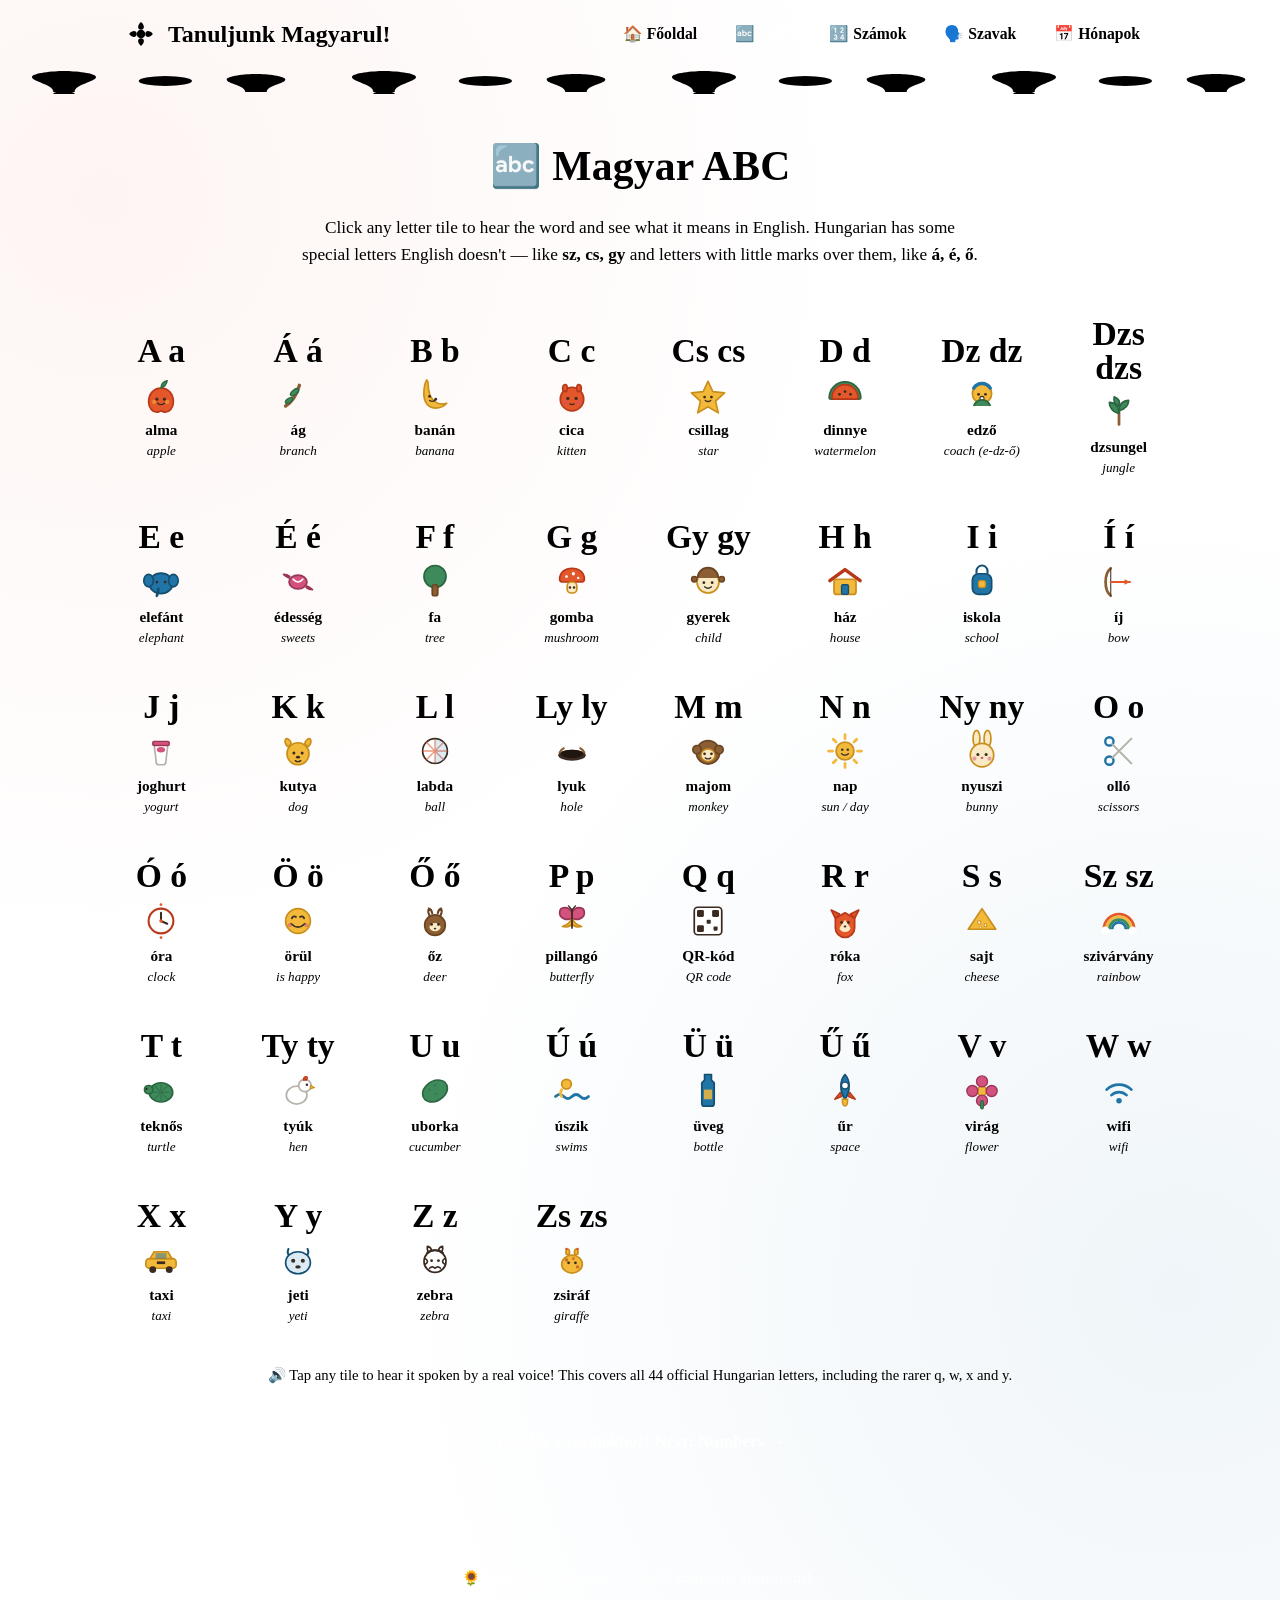
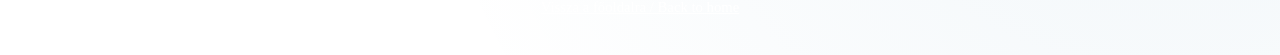
==== abc.html @ 929ddd19 "Update abc.html" ====
<!DOCTYPE html>
<html lang="hu">
<head>
<meta charset="UTF-8">
<meta name="viewport" content="width=device-width, initial-scale=1.0">
<title>Magyar ABC — Tanuljunk Magyarul!</title>
<meta name="description" content="Ismerd meg a magyar ábécét képekkel és kiejtéssel.">
<link rel="preconnect" href="https://fonts.googleapis.com">
<link rel="preconnect" href="https://fonts.gstatic.com" crossorigin>
<link href="https://fonts.googleapis.com/css2?family=Baloo+2:wght@500;700;800&family=Nunito:wght@400;600;700;800&display=swap" rel="stylesheet">
<link rel="stylesheet" href="css/style.css">
</head>
<body>
<a class="skip-link" href="#main">Ugrás a tartalomhoz</a>

<header class="site-header">
  <div class="container">
    <a class="logo" href="index.html">
      <svg class="logo-flower" viewBox="0 0 40 40" xmlns="http://www.w3.org/2000/svg" aria-hidden="true">
        <circle cx="20" cy="20" r="5" fill="var(--yellow)"/>
        <path d="M20 15 C16 15 15 10 20 6 C25 10 24 15 20 15Z" fill="var(--paprika)"/>
        <path d="M20 25 C16 25 15 30 20 34 C25 30 24 25 20 25Z" fill="var(--paprika)"/>
        <path d="M15 20 C15 16 10 15 6 20 C10 25 15 24 15 20Z" fill="var(--green)"/>
        <path d="M25 20 C25 16 30 15 34 20 C30 25 25 24 25 20Z" fill="var(--green)"/>
      </svg>
      Tanuljunk Magyarul!
    </a>
    <nav class="main-nav" aria-label="Fő navigáció">
      <a href="index.html">🏠 Főoldal</a>
      <a href="abc.html" aria-current="page">🔤 ABC</a>
      <a href="numbers.html">🔢 Számok</a>
      <a href="words.html">🗣️ Szavak</a>
      <a href="calendar.html">📅 Hónapok</a>
    </nav>
  </div>
</header>

<div class="folk-border" aria-hidden="true">
  <svg viewBox="0 0 240 26" preserveAspectRatio="none" xmlns="http://www.w3.org/2000/svg">
    <defs>
      <pattern id="tulipPattern2" width="60" height="26" patternUnits="userSpaceOnUse">
        <path d="M10 24 C10 16 6 14 6 9 C6 5 10 3 12 3 C14 3 18 5 18 9 C18 14 14 16 14 24 Z" fill="var(--paprika)"/>
        <circle cx="31" cy="13" r="5" fill="var(--blue)"/>
        <path d="M46 24 C46 17 42.5 16 42.5 11.5 C42.5 8 46 6 48 6 C50 6 53.5 8 53.5 11.5 C53.5 16 50 17 50 24 Z" fill="var(--green)"/>
        <circle cx="12" cy="25.5" r="2" fill="var(--yellow)"/>
      </pattern>
    </defs>
    <rect width="240" height="26" fill="url(#tulipPattern2)"/>
  </svg>
</div>

<main id="main">
  <section class="page-section container">
    <div class="section-intro">
      <h1>🔤 Magyar ABC</h1>
      <p>Click any letter tile to hear the word and see what it means in English. Hungarian has some special letters English doesn't — like <strong>sz, cs, gy</strong> and letters with little marks over them, like <strong>á, é, ő</strong>.</p>
    </div>

    <div class="tile-grid">
      <button class="tile" data-word="alma" data-audio="https://hungarian4you.com/students/the-hungarian-alphabet/audio/a.mp3"><span class="big-letter">A a</span><span class="tile-emoji"><svg viewBox="0 0 64 64"><path d="M32 22c-11 0-18 9-18 20 0 9 6 15 12 15 3 0 4-2 6-2s3 2 6 2c6 0 12-6 12-15 0-11-7-20-18-20z" fill="#E3572A" stroke="#B8391A" stroke-width="2.5" stroke-linejoin="round"/><path d="M32 22c0-6 4-10 9-11-1 6-4 9-9 11z" fill="#3F8A5B" stroke="#2A6640" stroke-width="2" stroke-linejoin="round"/><circle cx="26" cy="38" r="2.2" fill="#3A2A20"/><circle cx="37" cy="38" r="2.2" fill="#3A2A20"/><path d="M27 44q5 4 10 0" stroke="#3A2A20" stroke-width="2" fill="none" stroke-linecap="round"/><circle cx="22" cy="42" r="3" fill="#F3B93B" opacity="0.55"/><circle cx="41" cy="42" r="3" fill="#F3B93B" opacity="0.55"/></svg></span><span class="tile-word">alma</span><span class="tile-eng">apple</span></button>
      <button class="tile" data-word="ág" data-audio="https://hungarian4you.com/students/the-hungarian-alphabet/audio/á.mp3"><span class="big-letter">Á á</span><span class="tile-emoji"><svg viewBox="0 0 64 64"><path d="M14 48c10-6 16-16 20-30" stroke="#8B5E34" stroke-width="5" fill="none" stroke-linecap="round"/><ellipse cx="27" cy="28" rx="7" ry="3.5" fill="#3F8A5B" stroke="#2A6640" stroke-width="2" transform="rotate(-40 27 28)"/><ellipse cx="19" cy="40" rx="6" ry="3" fill="#3F8A5B" stroke="#2A6640" stroke-width="2" transform="rotate(-35 19 40)"/></svg></span><span class="tile-word">ág</span><span class="tile-eng">branch</span></button>
      <button class="tile" data-word="banán" data-audio="https://hungarian4you.com/students/the-hungarian-alphabet/audio/bé.mp3"><span class="big-letter">B b</span><span class="tile-emoji"><svg viewBox="0 0 64 64"><path d="M17 18c-4 20 2 33 16 33 10 0 16-7 16-7-11 4-27-2-27-28 0-4-2-6-2-6s-2 3-3 8z" fill="#F3B93B" stroke="#C98F1C" stroke-width="2.5" stroke-linejoin="round" stroke-linecap="round"/><circle cx="24" cy="34" r="2" fill="#3A2A20"/><circle cx="33" cy="38" r="2" fill="#3A2A20"/><path d="M24 40q5 3 9-1" stroke="#3A2A20" stroke-width="2" fill="none" stroke-linecap="round"/></svg></span><span class="tile-word">banán</span><span class="tile-eng">banana</span></button>
      <button class="tile" data-word="cica" data-audio="https://hungarian4you.com/students/the-hungarian-alphabet/audio/cé.mp3"><span class="big-letter">C c</span><span class="tile-emoji"><svg viewBox="0 0 64 64"><circle cx="32" cy="38" r="17" fill="#E3572A" stroke="#B8391A" stroke-width="2.5"/><path d="M19 26c-2-6 1-10 4-9s2 7 1 10z" fill="#E3572A" stroke="#B8391A" stroke-width="2.5" stroke-linejoin="round"/><path d="M45 26c2-6-1-10-4-9s-2 7-1 10z" fill="#E3572A" stroke="#B8391A" stroke-width="2.5" stroke-linejoin="round"/><circle cx="26" cy="37" r="2.3" fill="#3A2A20"/><circle cx="38" cy="37" r="2.3" fill="#3A2A20"/><circle cx="22" cy="43" r="3.2" fill="#D4537E" opacity="0.5"/><circle cx="42" cy="43" r="3.2" fill="#D4537E" opacity="0.5"/><path d="M29 45q3 2 6 0" stroke="#3A2A20" stroke-width="2" fill="none" stroke-linecap="round"/></svg></span><span class="tile-word">cica</span><span class="tile-eng">kitten</span></button>
      <button class="tile" data-word="csillag" data-audio="https://hungarian4you.com/students/the-hungarian-alphabet/audio/csé.mp3"><span class="big-letter">Cs cs</span><span class="tile-emoji"><svg viewBox="0 0 64 64"><path d="M32 12l7 15 17 2-13 12 4 17-15-9-15 9 4-17-13-12 17-2z" fill="#F3B93B" stroke="#C98F1C" stroke-width="2.5" stroke-linejoin="round"/><circle cx="27" cy="35" r="2" fill="#3A2A20"/><circle cx="37" cy="35" r="2" fill="#3A2A20"/><path d="M28 40q4 3 8 0" stroke="#3A2A20" stroke-width="2" fill="none" stroke-linecap="round"/></svg></span><span class="tile-word">csillag</span><span class="tile-eng">star</span></button>
      <button class="tile" data-word="dinnye" data-audio="https://hungarian4you.com/students/the-hungarian-alphabet/audio/dé.mp3"><span class="big-letter">D d</span><span class="tile-emoji"><svg viewBox="0 0 64 64"><path d="M9 36a23 23 0 0146 0c0 1-1 2-3 2H12c-2 0-3-1-3-2z" fill="#3F8A5B" stroke="#2A6640" stroke-width="2.5" stroke-linejoin="round"/><path d="M13 36a19 19 0 0138 0c0 1-1 2-2 2H15c-1 0-2-1-2-2z" fill="#E3572A" stroke="#B8391A" stroke-width="2.5" stroke-linejoin="round"/><circle cx="24" cy="31" r="2" fill="#3A2A20"/><circle cx="32" cy="27" r="2" fill="#3A2A20"/><circle cx="40" cy="31" r="2" fill="#3A2A20"/></svg></span><span class="tile-word">dinnye</span><span class="tile-eng">watermelon</span></button>
      <button class="tile" data-word="edző" data-audio="https://hungarian4you.com/students/the-hungarian-alphabet/audio/dzé.mp3"><span class="big-letter">Dz dz</span><span class="tile-emoji"><svg viewBox="0 0 64 64"><circle cx="32" cy="30" r="14" fill="#F3B93B" stroke="#C98F1C" stroke-width="2.5"/><path d="M20 22a14 14 0 0124 0" fill="none" stroke="#2074A6" stroke-width="5" stroke-linecap="round"/><circle cx="27" cy="31" r="2" fill="#3A2A20"/><circle cx="37" cy="31" r="2" fill="#3A2A20"/><circle cx="32" cy="37" r="3" fill="#fff" stroke="#3A2A20" stroke-width="1.5"/><path d="M20 48c2-6 7-9 12-9s10 3 12 9" fill="#3F8A5B" stroke="#2A6640" stroke-width="2.5" stroke-linejoin="round"/></svg></span><span class="tile-word">edző</span><span class="tile-eng">coach (e‑dz‑ő)</span></button>
      <button class="tile" data-word="dzsungel" data-audio="https://hungarian4you.com/students/the-hungarian-alphabet/audio/dzsé.mp3"><span class="big-letter">Dzs dzs</span><span class="tile-emoji"><svg viewBox="0 0 64 64"><path d="M32 50V30" stroke="#8B5E34" stroke-width="4" stroke-linecap="round"/><path d="M32 34c-10-2-14-10-14-16 8 0 14 6 14 16z" fill="#3F8A5B" stroke="#2A6640" stroke-width="2.5" stroke-linejoin="round"/><path d="M32 30c10-2 14-9 14-15-8 0-14 6-14 15z" fill="#3F8A5B" stroke="#2A6640" stroke-width="2.5" stroke-linejoin="round"/><path d="M32 24c-6-3-8-9-7-14 6 2 9 7 7 14z" fill="#3F8A5B" stroke="#2A6640" stroke-width="2.5" stroke-linejoin="round"/></svg></span><span class="tile-word">dzsungel</span><span class="tile-eng">jungle</span></button>
      <button class="tile" data-word="elefánt" data-audio="https://hungarian4you.com/students/the-hungarian-alphabet/audio/e.mp3"><span class="big-letter">E e</span><span class="tile-emoji"><svg viewBox="0 0 64 64"><ellipse cx="32" cy="34" rx="17" ry="15" fill="#2074A6" stroke="#144F72" stroke-width="2.5"/><ellipse cx="14" cy="30" rx="7" ry="9" fill="#2074A6" stroke="#144F72" stroke-width="2.5"/><ellipse cx="50" cy="30" rx="7" ry="9" fill="#2074A6" stroke="#144F72" stroke-width="2.5"/><path d="M28 42c0 6-2 10-2 10" stroke="#144F72" stroke-width="4" fill="none" stroke-linecap="round"/><circle cx="26" cy="32" r="2" fill="#3A2A20"/><circle cx="38" cy="32" r="2" fill="#3A2A20"/></svg></span><span class="tile-word">elefánt</span><span class="tile-eng">elephant</span></button>
      <button class="tile" data-word="édesség" data-audio="https://hungarian4you.com/students/the-hungarian-alphabet/audio/é.mp3"><span class="big-letter">É é</span><span class="tile-emoji"><svg viewBox="0 0 64 64"><ellipse cx="32" cy="32" rx="13" ry="10" fill="#D4537E" stroke="#993556" stroke-width="2.5"/><path d="M19 26c-5-2-8-5-8-5s5 0 9 3z" fill="#D4537E" stroke="#993556" stroke-width="2.5" stroke-linejoin="round"/><path d="M45 38c5 2 8 5 8 5s-5 0-9-3z" fill="#D4537E" stroke="#993556" stroke-width="2.5" stroke-linejoin="round"/><path d="M25 28q7 8 14 0" stroke="#fff" stroke-width="2.5" fill="none" stroke-linecap="round"/></svg></span><span class="tile-word">édesség</span><span class="tile-eng">sweets</span></button>
      <button class="tile" data-word="fa" data-audio="https://hungarian4you.com/students/the-hungarian-alphabet/audio/ef.mp3"><span class="big-letter">F f</span><span class="tile-emoji"><svg viewBox="0 0 64 64"><circle cx="32" cy="24" r="16" fill="#3F8A5B" stroke="#2A6640" stroke-width="2.5"/><rect x="28" y="36" width="8" height="16" rx="3" fill="#8B5E34" stroke="#6B4423" stroke-width="2.5"/></svg></span><span class="tile-word">fa</span><span class="tile-eng">tree</span></button>
      <button class="tile" data-word="gomba" data-audio="https://hungarian4you.com/students/the-hungarian-alphabet/audio/gé.mp3"><span class="big-letter">G g</span><span class="tile-emoji"><svg viewBox="0 0 64 64"><path d="M14 28c0-10 8-16 18-16s18 6 18 16c0 3-2 4-5 4H19c-3 0-5-1-5-4z" fill="#E3572A" stroke="#B8391A" stroke-width="2.5" stroke-linejoin="round"/><circle cx="24" cy="24" r="2" fill="#fff"/><circle cx="34" cy="20" r="2.4" fill="#fff"/><circle cx="41" cy="26" r="1.8" fill="#fff"/><rect x="25" y="32" width="14" height="16" rx="6" fill="#F9EAC5" stroke="#C98F1C" stroke-width="2.5"/><circle cx="29" cy="40" r="1.8" fill="#3A2A20"/><circle cx="35" cy="40" r="1.8" fill="#3A2A20"/></svg></span><span class="tile-word">gomba</span><span class="tile-eng">mushroom</span></button>
      <button class="tile" data-word="gyerek" data-audio="https://hungarian4you.com/students/the-hungarian-alphabet/audio/gyé.mp3"><span class="big-letter">Gy gy</span><span class="tile-emoji"><svg viewBox="0 0 64 64"><circle cx="32" cy="32" r="16" fill="#F9EAC5" stroke="#C98F1C" stroke-width="2.5"/><path d="M17 26a15 15 0 0130 0" fill="#8B5E34" stroke="#6B4423" stroke-width="2.5"/><circle cx="12" cy="28" r="4" fill="#8B5E34" stroke="#6B4423" stroke-width="2"/><circle cx="52" cy="28" r="4" fill="#8B5E34" stroke="#6B4423" stroke-width="2"/><circle cx="26" cy="33" r="2" fill="#3A2A20"/><circle cx="38" cy="33" r="2" fill="#3A2A20"/><path d="M27 39q5 4 10 0" stroke="#3A2A20" stroke-width="2" fill="none" stroke-linecap="round"/></svg></span><span class="tile-word">gyerek</span><span class="tile-eng">child</span></button>
      <button class="tile" data-word="ház" data-audio="https://hungarian4you.com/students/the-hungarian-alphabet/audio/há.mp3"><span class="big-letter">H h</span><span class="tile-emoji"><svg viewBox="0 0 64 64"><path d="M10 30l22-16 22 16" fill="none" stroke="#B8391A" stroke-width="5" stroke-linecap="round" stroke-linejoin="round"/><rect x="16" y="28" width="32" height="22" rx="4" fill="#F3B93B" stroke="#C98F1C" stroke-width="2.5"/><rect x="27" y="36" width="10" height="14" rx="2" fill="#2074A6" stroke="#144F72" stroke-width="2"/></svg></span><span class="tile-word">ház</span><span class="tile-eng">house</span></button>
      <button class="tile" data-word="iskola" data-audio="https://hungarian4you.com/students/the-hungarian-alphabet/audio/i.mp3"><span class="big-letter">I i</span><span class="tile-emoji"><svg viewBox="0 0 64 64"><rect x="18" y="20" width="28" height="30" rx="9" fill="#2074A6" stroke="#144F72" stroke-width="2.5"/><path d="M24 20v-4a8 8 0 0116 0v4" fill="none" stroke="#144F72" stroke-width="3"/><rect x="27" y="30" width="10" height="10" rx="3" fill="#F3B93B" stroke="#C98F1C" stroke-width="2"/></svg></span><span class="tile-word">iskola</span><span class="tile-eng">school</span></button>
      <button class="tile" data-word="íj" data-audio="https://hungarian4you.com/students/the-hungarian-alphabet/audio/í.mp3"><span class="big-letter">Í í</span><span class="tile-emoji"><svg viewBox="0 0 64 64"><path d="M20 12c-10 8-10 32 0 40" fill="none" stroke="#8B5E34" stroke-width="4" stroke-linecap="round"/><line x1="20" y1="12" x2="20" y2="52" stroke="#3A2A20" stroke-width="1.5"/><line x1="20" y1="32" x2="48" y2="32" stroke="#E3572A" stroke-width="3" stroke-linecap="round"/><path d="M48 32l-8-4v8z" fill="#E3572A"/></svg></span><span class="tile-word">íj</span><span class="tile-eng">bow</span></button>
      <button class="tile" data-word="joghurt" data-audio="https://hungarian4you.com/students/the-hungarian-alphabet/audio/jé.mp3"><span class="big-letter">J j</span><span class="tile-emoji"><svg viewBox="0 0 64 64"><path d="M22 22h20l-3 26a4 4 0 01-4 4H29a4 4 0 01-4-4z" fill="#fff" stroke="#B4B2A9" stroke-width="2.5" stroke-linejoin="round"/><rect x="20" y="18" width="24" height="6" rx="2" fill="#D4537E" stroke="#993556" stroke-width="2"/><ellipse cx="32" cy="30" rx="6" ry="4" fill="#D4537E"/></svg></span><span class="tile-word">joghurt</span><span class="tile-eng">yogurt</span></button>
      <button class="tile" data-word="kutya" data-audio="https://hungarian4you.com/students/the-hungarian-alphabet/audio/ká.mp3"><span class="big-letter">K k</span><span class="tile-emoji"><svg viewBox="0 0 64 64"><circle cx="32" cy="36" r="16" fill="#F3B93B" stroke="#C98F1C" stroke-width="2.5"/><path d="M18 26c-4-2-6-8-4-11s7 1 8 6z" fill="#F3B93B" stroke="#C98F1C" stroke-width="2.5" stroke-linejoin="round"/><path d="M46 26c4-2 6-8 4-11s-7 1-8 6z" fill="#F3B93B" stroke="#C98F1C" stroke-width="2.5" stroke-linejoin="round"/><circle cx="26" cy="35" r="2.2" fill="#3A2A20"/><circle cx="38" cy="35" r="2.2" fill="#3A2A20"/><ellipse cx="32" cy="41" rx="3" ry="2" fill="#3A2A20"/><path d="M28 46q4 3 8 0" stroke="#3A2A20" stroke-width="2" fill="none" stroke-linecap="round"/></svg></span><span class="tile-word">kutya</span><span class="tile-eng">dog</span></button>
      <button class="tile" data-word="labda" data-audio="https://hungarian4you.com/students/the-hungarian-alphabet/audio/el.mp3"><span class="big-letter">L l</span><span class="tile-emoji"><svg viewBox="0 0 64 64"><circle cx="32" cy="32" r="18" fill="#fff" stroke="#3A2A20" stroke-width="2.5"/><path d="M32 14v36M14 32h36M19 19l26 26M45 19L19 45" stroke="#E3572A" stroke-width="2" opacity="0.6"/><path d="M32 14a18 18 0 010 36" fill="#2074A6" opacity="0.15"/></svg></span><span class="tile-word">labda</span><span class="tile-eng">ball</span></button>
      <button class="tile" data-word="lyuk" data-audio="https://hungarian4you.com/students/the-hungarian-alphabet/audio/el-ipszilon.mp3"><span class="big-letter">Ly ly</span><span class="tile-emoji"><svg viewBox="0 0 64 64"><ellipse cx="32" cy="38" rx="20" ry="8" fill="#3A2A20"/><ellipse cx="32" cy="36" rx="16" ry="6" fill="#1f1610"/><path d="M14 34c2-4 6-6 6-6M50 34c-2-4-6-6-6-6" stroke="#8B5E34" stroke-width="3" fill="none" stroke-linecap="round"/></svg></span><span class="tile-word">lyuk</span><span class="tile-eng">hole</span></button>
      <button class="tile" data-word="majom" data-audio="https://hungarian4you.com/students/the-hungarian-alphabet/audio/em.mp3"><span class="big-letter">M m</span><span class="tile-emoji"><svg viewBox="0 0 64 64"><circle cx="32" cy="34" r="17" fill="#8B5E34" stroke="#6B4423" stroke-width="2.5"/><circle cx="16" cy="30" r="6" fill="#8B5E34" stroke="#6B4423" stroke-width="2.5"/><circle cx="48" cy="30" r="6" fill="#8B5E34" stroke="#6B4423" stroke-width="2.5"/><ellipse cx="32" cy="38" rx="10" ry="9" fill="#F9EAC5" stroke="#C98F1C" stroke-width="2"/><circle cx="27" cy="36" r="2" fill="#3A2A20"/><circle cx="37" cy="36" r="2" fill="#3A2A20"/><path d="M28 42q4 3 8 0" stroke="#3A2A20" stroke-width="2" fill="none" stroke-linecap="round"/></svg></span><span class="tile-word">majom</span><span class="tile-eng">monkey</span></button>
      <button class="tile" data-word="nap" data-audio="https://hungarian4you.com/students/the-hungarian-alphabet/audio/en.mp3"><span class="big-letter">N n</span><span class="tile-emoji"><svg viewBox="0 0 64 64"><circle cx="32" cy="32" r="13" fill="#F3B93B" stroke="#C98F1C" stroke-width="2.5"/><g stroke="#F3B93B" stroke-width="4" stroke-linecap="round"><line x1="32" y1="8" x2="32" y2="14"/><line x1="32" y1="50" x2="32" y2="56"/><line x1="8" y1="32" x2="14" y2="32"/><line x1="50" y1="32" x2="56" y2="32"/><line x1="15" y1="15" x2="19" y2="19"/><line x1="45" y1="45" x2="49" y2="49"/><line x1="15" y1="49" x2="19" y2="45"/><line x1="45" y1="19" x2="49" y2="15"/></g><circle cx="28" cy="30" r="1.8" fill="#3A2A20"/><circle cx="36" cy="30" r="1.8" fill="#3A2A20"/><path d="M27 36q5 4 10 0" stroke="#3A2A20" stroke-width="2" fill="none" stroke-linecap="round"/></svg></span><span class="tile-word">nap</span><span class="tile-eng">sun / day</span></button>
      <button class="tile" data-word="nyuszi" data-audio="https://hungarian4you.com/students/the-hungarian-alphabet/audio/eny.mp3"><span class="big-letter">Ny ny</span><span class="tile-emoji"><svg viewBox="0 0 64 64"><ellipse cx="24" cy="14" rx="5" ry="12" fill="#F9EAC5" stroke="#C98F1C" stroke-width="2.5"/><ellipse cx="40" cy="14" rx="5" ry="12" fill="#F9EAC5" stroke="#C98F1C" stroke-width="2.5"/><circle cx="32" cy="38" r="17" fill="#F9EAC5" stroke="#C98F1C" stroke-width="2.5"/><circle cx="26" cy="37" r="2.2" fill="#3A2A20"/><circle cx="38" cy="37" r="2.2" fill="#3A2A20"/><ellipse cx="32" cy="42" rx="2" ry="1.5" fill="#D4537E"/><circle cx="21" cy="43" r="3" fill="#D4537E" opacity="0.5"/><circle cx="43" cy="43" r="3" fill="#D4537E" opacity="0.5"/></svg></span><span class="tile-word">nyuszi</span><span class="tile-eng">bunny</span></button>
      <button class="tile" data-word="olló" data-audio="https://hungarian4you.com/students/the-hungarian-alphabet/audio/o.mp3"><span class="big-letter">O o</span><span class="tile-emoji"><svg viewBox="0 0 64 64"><circle cx="18" cy="46" r="6" fill="none" stroke="#2074A6" stroke-width="3.5"/><circle cx="18" cy="18" r="6" fill="none" stroke="#2074A6" stroke-width="3.5"/><path d="M22 22L50 50M22 42L50 14" stroke="#B4B2A9" stroke-width="3" stroke-linecap="round"/></svg></span><span class="tile-word">olló</span><span class="tile-eng">scissors</span></button>
      <button class="tile" data-word="óra" data-audio="https://hungarian4you.com/students/the-hungarian-alphabet/audio/ó.mp3"><span class="big-letter">Ó ó</span><span class="tile-emoji"><svg viewBox="0 0 64 64"><circle cx="32" cy="32" r="18" fill="#fff" stroke="#B8391A" stroke-width="3"/><line x1="32" y1="32" x2="32" y2="20" stroke="#3A2A20" stroke-width="3" stroke-linecap="round"/><line x1="32" y1="32" x2="41" y2="36" stroke="#3A2A20" stroke-width="3" stroke-linecap="round"/><circle cx="32" cy="32" r="2.5" fill="#E3572A"/><circle cx="32" cy="8" r="2" fill="#E3572A"/><circle cx="32" cy="56" r="2" fill="#E3572A"/></svg></span><span class="tile-word">óra</span><span class="tile-eng">clock</span></button>
      <button class="tile" data-word="örül" data-audio="https://hungarian4you.com/students/the-hungarian-alphabet/audio/ö.mp3"><span class="big-letter">Ö ö</span><span class="tile-emoji"><svg viewBox="0 0 64 64"><circle cx="32" cy="32" r="18" fill="#F3B93B" stroke="#C98F1C" stroke-width="2.5"/><path d="M23 28q2-4 6-2M35 26q4-2 6 2" stroke="#3A2A20" stroke-width="2.5" fill="none" stroke-linecap="round"/><path d="M22 36q10 10 20 0" stroke="#3A2A20" stroke-width="2.5" fill="none" stroke-linecap="round"/><circle cx="20" cy="38" r="3" fill="#D4537E" opacity="0.5"/><circle cx="44" cy="38" r="3" fill="#D4537E" opacity="0.5"/></svg></span><span class="tile-word">örül</span><span class="tile-eng">is happy</span></button>
      <button class="tile" data-word="őz" data-audio="https://hungarian4you.com/students/the-hungarian-alphabet/audio/ő.mp3"><span class="big-letter">Ő ő</span><span class="tile-emoji"><svg viewBox="0 0 64 64"><circle cx="32" cy="38" r="15" fill="#8B5E34" stroke="#6B4423" stroke-width="2.5"/><path d="M24 24c-3-6-1-10-1-10s4 1 5 7M40 24c3-6 1-10 1-10s-4 1-5 7" stroke="#6B4423" stroke-width="3" fill="none" stroke-linecap="round"/><ellipse cx="32" cy="41" rx="8" ry="6" fill="#F9EAC5"/><circle cx="27" cy="37" r="2" fill="#3A2A20"/><circle cx="37" cy="37" r="2" fill="#3A2A20"/><ellipse cx="32" cy="43" rx="1.8" ry="1.3" fill="#3A2A20"/></svg></span><span class="tile-word">őz</span><span class="tile-eng">deer</span></button>
      <button class="tile" data-word="pillangó" data-audio="https://hungarian4you.com/students/the-hungarian-alphabet/audio/pé.mp3"><span class="big-letter">P p</span><span class="tile-emoji"><svg viewBox="0 0 64 64"><path d="M32 20c-4-10-18-10-18 0 0 8 10 12 18 8z" fill="#D4537E" stroke="#993556" stroke-width="2.5" stroke-linejoin="round"/><path d="M32 20c4-10 18-10 18 0 0 8-10 12-18 8z" fill="#D4537E" stroke="#993556" stroke-width="2.5" stroke-linejoin="round"/><path d="M32 28c-3 8-14 12-14 12 0 0 10 3 14-4z" fill="#F3B93B" stroke="#C98F1C" stroke-width="2.5" stroke-linejoin="round"/><path d="M32 28c3 8 14 12 14 12 0 0-10 3-14-4z" fill="#F3B93B" stroke="#C98F1C" stroke-width="2.5" stroke-linejoin="round"/><line x1="32" y1="16" x2="32" y2="42" stroke="#3A2A20" stroke-width="2.5" stroke-linecap="round"/><line x1="32" y1="16" x2="27" y2="10" stroke="#3A2A20" stroke-width="2" stroke-linecap="round"/><line x1="32" y1="16" x2="37" y2="10" stroke="#3A2A20" stroke-width="2" stroke-linecap="round"/></svg></span><span class="tile-word">pillangó</span><span class="tile-eng">butterfly</span></button>
      <button class="tile" data-word="QR-kód" data-audio="https://hungarian4you.com/students/the-hungarian-alphabet/audio/kú.mp3"><span class="big-letter">Q q</span><span class="tile-emoji"><svg viewBox="0 0 64 64"><rect x="12" y="12" width="40" height="40" rx="5" fill="#fff" stroke="#3A2A20" stroke-width="2.5"/><rect x="16" y="16" width="10" height="10" rx="2" fill="#3A2A20"/><rect x="38" y="16" width="10" height="10" rx="2" fill="#3A2A20"/><rect x="16" y="38" width="10" height="10" rx="2" fill="#3A2A20"/><rect x="30" y="30" width="6" height="6" rx="1.5" fill="#3A2A20"/><rect x="40" y="40" width="6" height="6" rx="1.5" fill="#3A2A20"/></svg></span><span class="tile-word">QR-kód</span><span class="tile-eng">QR code</span></button>
      <button class="tile" data-word="róka" data-audio="https://hungarian4you.com/students/the-hungarian-alphabet/audio/er.mp3"><span class="big-letter">R r</span><span class="tile-emoji"><svg viewBox="0 0 64 64"><path d="M32 20l-14 8v14a14 14 0 0028 0V28z" fill="#E3572A" stroke="#B8391A" stroke-width="2.5" stroke-linejoin="round"/><path d="M18 28l-6-12 12 6zM46 28l6-12-12 6z" fill="#E3572A" stroke="#B8391A" stroke-width="2.5" stroke-linejoin="round"/><path d="M32 30l-8 12a8 6 0 0016 0z" fill="#F9EAC5"/><circle cx="27" cy="34" r="2" fill="#3A2A20"/><circle cx="37" cy="34" r="2" fill="#3A2A20"/><ellipse cx="32" cy="40" rx="2" ry="1.5" fill="#3A2A20"/></svg></span><span class="tile-word">róka</span><span class="tile-eng">fox</span></button>
      <button class="tile" data-word="sajt" data-audio="https://hungarian4you.com/students/the-hungarian-alphabet/audio/es.mp3"><span class="big-letter">S s</span><span class="tile-emoji"><svg viewBox="0 0 64 64"><path d="M12 44L32 14l20 30z" fill="#F3B93B" stroke="#C98F1C" stroke-width="2.5" stroke-linejoin="round"/><circle cx="28" cy="34" r="2.5" fill="#fff" stroke="#C98F1C" stroke-width="1.5"/><circle cx="37" cy="38" r="2" fill="#fff" stroke="#C98F1C" stroke-width="1.5"/><circle cx="30" cy="41" r="1.6" fill="#fff" stroke="#C98F1C" stroke-width="1.2"/></svg></span><span class="tile-word">sajt</span><span class="tile-eng">cheese</span></button>
      <button class="tile" data-word="szivárvány" data-audio="https://hungarian4you.com/students/the-hungarian-alphabet/audio/esz.mp3"><span class="big-letter">Sz sz</span><span class="tile-emoji"><svg viewBox="0 0 64 64"><path d="M10 44a22 22 0 0144 0" fill="none" stroke="#E3572A" stroke-width="4"/><path d="M14 44a18 18 0 0136 0" fill="none" stroke="#F3B93B" stroke-width="4"/><path d="M18 44a14 14 0 0128 0" fill="none" stroke="#3F8A5B" stroke-width="4"/><path d="M22 44a10 10 0 0120 0" fill="none" stroke="#2074A6" stroke-width="4"/><circle cx="12" cy="46" r="6" fill="#fff"/><circle cx="52" cy="46" r="6" fill="#fff"/></svg></span><span class="tile-word">szivárvány</span><span class="tile-eng">rainbow</span></button>
      <button class="tile" data-word="teknős" data-audio="https://hungarian4you.com/students/the-hungarian-alphabet/audio/té.mp3"><span class="big-letter">T t</span><span class="tile-emoji"><svg viewBox="0 0 64 64"><ellipse cx="32" cy="34" rx="17" ry="14" fill="#3F8A5B" stroke="#2A6640" stroke-width="2.5"/><path d="M32 22v24M20 34h24M23 25l18 18M41 25L23 43" stroke="#2A6640" stroke-width="1.5" opacity="0.6"/><circle cx="14" cy="30" r="6" fill="#3F8A5B" stroke="#2A6640" stroke-width="2.5"/><circle cx="11" cy="29" r="1.6" fill="#3A2A20"/></svg></span><span class="tile-word">teknős</span><span class="tile-eng">turtle</span></button>
      <button class="tile" data-word="tyúk" data-audio="https://hungarian4you.com/students/the-hungarian-alphabet/audio/tyé.mp3"><span class="big-letter">Ty ty</span><span class="tile-emoji"><svg viewBox="0 0 64 64"><ellipse cx="30" cy="38" rx="15" ry="13" fill="#fff" stroke="#B4B2A9" stroke-width="2.5"/><circle cx="42" cy="24" r="9" fill="#fff" stroke="#B4B2A9" stroke-width="2.5"/><path d="M40 16c0-3 2-5 4-5s2 3 0 5z" fill="#E3572A" stroke="#B8391A" stroke-width="2"/><path d="M50 24l6 3-6 2z" fill="#F3B93B" stroke="#C98F1C" stroke-width="1.5" stroke-linejoin="round"/><circle cx="45" cy="23" r="1.8" fill="#3A2A20"/></svg></span><span class="tile-word">tyúk</span><span class="tile-eng">hen</span></button>
      <button class="tile" data-word="uborka" data-audio="https://hungarian4you.com/students/the-hungarian-alphabet/audio/u.mp3"><span class="big-letter">U u</span><span class="tile-emoji"><svg viewBox="0 0 64 64"><path d="M14 36c0-10 12-20 22-20s14 6 14 12c0 10-12 20-22 20s-14-6-14-12z" fill="#3F8A5B" stroke="#2A6640" stroke-width="2.5" stroke-linejoin="round"/><circle cx="24" cy="30" r="1.6" fill="#2A6640" opacity="0.5"/><circle cx="32" cy="24" r="1.6" fill="#2A6640" opacity="0.5"/><circle cx="34" cy="36" r="1.6" fill="#2A6640" opacity="0.5"/></svg></span><span class="tile-word">uborka</span><span class="tile-eng">cucumber</span></button>
      <button class="tile" data-word="úszik" data-audio="https://hungarian4you.com/students/the-hungarian-alphabet/audio/ú.mp3"><span class="big-letter">Ú ú</span><span class="tile-emoji"><svg viewBox="0 0 64 64"><path d="M8 40q6-6 12 0t12 0 12 0 12 0" stroke="#2074A6" stroke-width="4" fill="none" stroke-linecap="round"/><circle cx="24" cy="22" r="7" fill="#F3B93B" stroke="#C98F1C" stroke-width="2.5"/><path d="M17 30c-2 4-2 8 0 10" stroke="#F3B93B" stroke-width="4" fill="none" stroke-linecap="round"/></svg></span><span class="tile-word">úszik</span><span class="tile-eng">swims</span></button>
      <button class="tile" data-word="üveg" data-audio="https://hungarian4you.com/students/the-hungarian-alphabet/audio/ü.mp3"><span class="big-letter">Ü ü</span><span class="tile-emoji"><svg viewBox="0 0 64 64"><path d="M27 8h10v8l4 4v30a4 4 0 01-4 4H27a4 4 0 01-4-4V20l4-4z" fill="#2074A6" stroke="#144F72" stroke-width="2.5" stroke-linejoin="round"/><rect x="26" y="30" width="12" height="14" fill="#F3B93B" opacity="0.85"/></svg></span><span class="tile-word">üveg</span><span class="tile-eng">bottle</span></button>
      <button class="tile" data-word="űr" data-audio="https://hungarian4you.com/students/the-hungarian-alphabet/audio/ű.mp3"><span class="big-letter">Ű ű</span><span class="tile-emoji"><svg viewBox="0 0 64 64"><path d="M32 8c8 8 8 26 0 36-8-10-8-28 0-36z" fill="#2074A6" stroke="#144F72" stroke-width="2.5" stroke-linejoin="round"/><circle cx="32" cy="24" r="5" fill="#fff" stroke="#144F72" stroke-width="2"/><path d="M25 34l-8 10 10-4zM39 34l8 10-10-4z" fill="#E3572A" stroke="#B8391A" stroke-width="2" stroke-linejoin="round"/><path d="M28 44c0 6 1 10 4 10s4-4 4-10z" fill="#F3B93B" stroke="#C98F1C" stroke-width="2"/></svg></span><span class="tile-word">űr</span><span class="tile-eng">space</span></button>
      <button class="tile" data-word="virág" data-audio="https://hungarian4you.com/students/the-hungarian-alphabet/audio/vé.mp3"><span class="big-letter">V v</span><span class="tile-emoji"><svg viewBox="0 0 64 64"><circle cx="32" cy="32" r="7" fill="#F3B93B" stroke="#C98F1C" stroke-width="2"/><circle cx="32" cy="18" r="8" fill="#D4537E" stroke="#993556" stroke-width="2"/><circle cx="32" cy="46" r="8" fill="#D4537E" stroke="#993556" stroke-width="2"/><circle cx="18" cy="32" r="8" fill="#D4537E" stroke="#993556" stroke-width="2"/><circle cx="46" cy="32" r="8" fill="#D4537E" stroke="#993556" stroke-width="2"/><rect x="30" y="46" width="4" height="12" rx="2" fill="#3F8A5B" stroke="#2A6640" stroke-width="1.5"/></svg></span><span class="tile-word">virág</span><span class="tile-eng">flower</span></button>
      <button class="tile" data-word="wifi" data-audio="https://hungarian4you.com/students/the-hungarian-alphabet/audio/duplavé.mp3"><span class="big-letter">W w</span><span class="tile-emoji"><svg viewBox="0 0 64 64"><path d="M14 30a26 26 0 0136 0" fill="none" stroke="#2074A6" stroke-width="4" stroke-linecap="round"/><path d="M21 38a16 16 0 0122 0" fill="none" stroke="#2074A6" stroke-width="4" stroke-linecap="round"/><circle cx="32" cy="46" r="4" fill="#2074A6"/></svg></span><span class="tile-word">wifi</span><span class="tile-eng">wifi</span></button>
      <button class="tile" data-word="taxi" data-audio="https://hungarian4you.com/students/the-hungarian-alphabet/audio/iksz.mp3"><span class="big-letter">X x</span><span class="tile-emoji"><svg viewBox="0 0 64 64"><rect x="10" y="30" width="44" height="14" rx="5" fill="#F3B93B" stroke="#C98F1C" stroke-width="2.5"/><path d="M16 30l6-10h20l6 10z" fill="#F3B93B" stroke="#C98F1C" stroke-width="2.5" stroke-linejoin="round"/><rect x="24" y="22" width="16" height="8" fill="#2074A6" opacity="0.5"/><circle cx="20" cy="46" r="5" fill="#3A2A20"/><circle cx="44" cy="46" r="5" fill="#3A2A20"/><rect x="26" y="34" width="12" height="4" fill="#3A2A20"/></svg></span><span class="tile-word">taxi</span><span class="tile-eng">taxi</span></button>
      <button class="tile" data-word="jeti" data-audio="https://hungarian4you.com/students/the-hungarian-alphabet/audio/ipszilon.mp3"><span class="big-letter">Y y</span><span class="tile-emoji"><svg viewBox="0 0 64 64"><ellipse cx="32" cy="36" rx="18" ry="16" fill="#DCEBF3" stroke="#144F72" stroke-width="2.5"/><path d="M18 24c-2-4 0-8 0-8M46 24c2-4 0-8 0-8" stroke="#144F72" stroke-width="3" fill="none" stroke-linecap="round"/><circle cx="25" cy="33" r="3" fill="#3A2A20"/><circle cx="39" cy="33" r="3" fill="#3A2A20"/><ellipse cx="32" cy="42" rx="4" ry="2.5" fill="#3A2A20"/></svg></span><span class="tile-word">jeti</span><span class="tile-eng">yeti</span></button>
      <button class="tile" data-word="zebra" data-audio="https://hungarian4you.com/students/the-hungarian-alphabet/audio/zé.mp3"><span class="big-letter">Z z</span><span class="tile-emoji"><svg viewBox="0 0 64 64"><circle cx="32" cy="34" r="16" fill="#fff" stroke="#3A2A20" stroke-width="2.5"/><path d="M20 22c4-6 20-6 24 0M18 30q6 4 0 8M46 30q-6 4 0 8M24 44q4-4 8 0M32 44q4-4 8 0" stroke="#3A2A20" stroke-width="2.5" fill="none" stroke-linecap="round"/><path d="M22 20c-2-4-1-8-1-8s5 1 6 6zM42 20c2-4 1-8 1-8s-5 1-6 6z" fill="#fff" stroke="#3A2A20" stroke-width="2.5" stroke-linejoin="round"/><circle cx="27" cy="33" r="2" fill="#3A2A20"/><circle cx="37" cy="33" r="2" fill="#3A2A20"/></svg></span><span class="tile-word">zebra</span><span class="tile-eng">zebra</span></button>
      <button class="tile" data-word="zsiráf" data-audio="https://hungarian4you.com/students/the-hungarian-alphabet/audio/zsé.mp3"><span class="big-letter">Zs zs</span><span class="tile-emoji"><svg viewBox="0 0 64 64"><ellipse cx="32" cy="38" rx="15" ry="13" fill="#F3B93B" stroke="#C98F1C" stroke-width="2.5"/><path d="M24 24c-2-4 0-8 2-8s3 4 2 8zM40 24c2-4 0-8-2-8s-3 4-2 8z" fill="#F3B93B" stroke="#C98F1C" stroke-width="2.5" stroke-linejoin="round"/><circle cx="24" cy="16" r="2" fill="#E3572A"/><circle cx="40" cy="16" r="2" fill="#E3572A"/><circle cx="27" cy="36" r="2" fill="#3A2A20"/><circle cx="37" cy="36" r="2" fill="#3A2A20"/><circle cx="24" cy="32" r="2.5" fill="#B8391A" opacity="0.6"/><circle cx="40" cy="42" r="2.5" fill="#B8391A" opacity="0.6"/><circle cx="34" cy="30" r="2" fill="#B8391A" opacity="0.6"/></svg></span><span class="tile-word">zsiráf</span><span class="tile-eng">giraffe</span></button>
    </div>

    <p class="center-note">🔊 Tap any tile to hear it spoken by a real voice! This covers all 44 official Hungarian letters, including the rarer q, w, x and y.</p>

    <div style="text-align:center; margin-top:30px;">
      <a class="btn btn-blue" href="numbers.html">Tovább a számokhoz! Next: Numbers →</a>
    </div>
  </section>
</main>

<footer class="site-footer">
  <div class="container">
    <p>🌻 Tanuljunk Magyarul! — készült szeretettel gyerekeknek.</p>
    <p><a href="index.html">Vissza a főoldalra / Back to home</a></p>
  </div>
</footer>

<script src="js/script.js"></script>
</body>
</html>
---- css/style.css ----
* =========================================================
   Tanuljunk Magyarul! â€” design system
   Inspired by Hungarian folk embroidery (Kalocsa / MatyÃ³):
   warm cream ground, paprika red, meadow green, cornflower
   blue and sunflower yellow, arranged in bold flower motifs.
   ========================================================= */

:root {
  --cream:        #FFF6E7;
  --cream-dark:   #F7E9CE;
  --paprika:      #E3572A;
  --paprika-dark: #B8391A;
  --green:        #3F8A5B;
  --green-dark:   #2A6640;
  --blue:         #2074A6;
  --blue-dark:    #144F72;
  --yellow:       #F3B93B;
  --yellow-dark:  #C98F1C;
  --plum:         #7A3364;
  --ink:          #3A2A20;
  --ink-soft:     #6B5545;
  --paper:        #FFFFFF;

  --radius-lg: 28px;
  --radius-md: 18px;
  --radius-sm: 10px;

  --shadow-soft: 0 10px 24px rgba(58, 42, 32, 0.12);
  --shadow-pop:  0 6px 0 rgba(0,0,0,0.15);

  --font-display: "Baloo 2", "Fredoka", system-ui, sans-serif;
  --font-body: "Nunito", system-ui, sans-serif;
}

* { box-sizing: border-box; }

html {
  scroll-behavior: smooth;
}

body {
  margin: 0;
  font-family: var(--font-body);
  color: var(--ink);
  background: var(--cream);
  background-image:
    radial-gradient(circle at 8% 12%, rgba(227,87,42,0.06) 0, transparent 40%),
    radial-gradient(circle at 92% 78%, rgba(32,116,166,0.07) 0, transparent 45%);
  line-height: 1.55;
}

img, svg { max-width: 100%; display: block; }

a { color: inherit; }

h1, h2, h3, h4 {
  font-family: var(--font-display);
  font-weight: 700;
  margin: 0 0 0.4em;
  color: var(--paprika-dark);
  letter-spacing: 0.2px;
}

p { margin: 0 0 1em; }

.container {
  max-width: 1080px;
  margin: 0 auto;
  padding: 0 24px;
}

/* ---------- Skip link (accessibility) ---------- */
.skip-link {
  position: absolute;
  left: -999px;
  top: auto;
  background: var(--ink);
  color: #fff;
  padding: 10px 16px;
  border-radius: var(--radius-sm);
  z-index: 999;
}
.skip-link:focus {
  left: 16px;
  top: 16px;
}

/* ---------- Header / nav ---------- */
.site-header {
  position: sticky;
  top: 0;
  z-index: 50;
  background: var(--cream);
  border-bottom: 4px solid var(--paprika);
}

.site-header .container {
  display: flex;
  align-items: center;
  justify-content: space-between;
  padding-top: 14px;
  padding-bottom: 14px;
  gap: 16px;
  flex-wrap: wrap;
}

.logo {
  font-family: var(--font-display);
  font-size: 1.5rem;
  font-weight: 700;
  color: var(--paprika-dark);
  text-decoration: none;
  display: flex;
  align-items: center;
  gap: 10px;
}
.logo .logo-flower { width: 34px; height: 34px; flex-shrink: 0; }

.main-nav {
  display: flex;
  gap: 6px;
  flex-wrap: wrap;
}

.main-nav a {
  text-decoration: none;
  font-family: var(--font-display);
  font-weight: 600;
  font-size: 0.98rem;
  color: var(--ink);
  padding: 8px 16px;
  border-radius: 999px;
  transition: background 0.15s ease, color 0.15s ease, transform 0.15s ease;
}

.main-nav a:hover,
.main-nav a:focus-visible {
  background: var(--yellow);
  color: var(--ink);
  transform: translateY(-2px);
}

.main-nav a[aria-current="page"] {
  background: var(--paprika);
  color: #fff;
}

/* ---------- Folk-art decorative border ---------- */
.folk-border {
  width: 100%;
  height: 26px;
  overflow: hidden;
  line-height: 0;
}
.folk-border svg { width: 100%; height: 100%; display: block; }

/* ---------- Hero ---------- */
.hero {
  padding: 56px 0 40px;
  text-align: center;
}

.hero .eyebrow {
  display: inline-block;
  font-family: var(--font-display);
  font-weight: 600;
  color: var(--blue-dark);
  background: rgba(32,116,166,0.1);
  padding: 6px 18px;
  border-radius: 999px;
  margin-bottom: 18px;
  font-size: 0.95rem;
}

.hero h1 {
  font-size: clamp(2.2rem, 5vw, 3.4rem);
  margin-bottom: 0.3em;
}

.hero .subtitle {
  max-width: 620px;
  margin: 0 auto 1.6em;
  color: var(--ink-soft);
  font-size: 1.15rem;
}

/* ---------- Buttons ---------- */
.btn {
  display: inline-flex;
  align-items: center;
  gap: 8px;
  font-family: var(--font-display);
  font-weight: 700;
  text-decoration: none;
  border: none;
  cursor: pointer;
  padding: 12px 26px;
  border-radius: 999px;
  font-size: 1.05rem;
  color: #fff;
  background: var(--paprika);
  box-shadow: 0 4px 0 var(--paprika-dark);
  transition: transform 0.12s ease, box-shadow 0.12s ease;
}
.btn:hover { transform: translateY(-2px); }
.btn:active { transform: translateY(2px); box-shadow: 0 1px 0 var(--paprika-dark); }
.btn:focus-visible { outline: 3px solid var(--blue); outline-offset: 3px; }

.btn.btn-green { background: var(--green); box-shadow: 0 4px 0 var(--green-dark); }
.btn.btn-blue { background: var(--blue); box-shadow: 0 4px 0 var(--blue-dark); }

.btn-sound {
  background: var(--yellow);
  color: var(--ink);
  box-shadow: 0 3px 0 var(--yellow-dark);
  font-size: 0.95rem;
  padding: 8px 16px;
}

/* ---------- Category cards (home page) ---------- */
.category-grid {
  display: grid;
  grid-template-columns: repeat(auto-fit, minmax(230px, 1fr));
  gap: 24px;
  padding: 20px 0 60px;
}

.category-card {
  background: var(--paper);
  border-radius: var(--radius-lg);
  padding: 26px 22px 24px;
  text-decoration: none;
  color: var(--ink);
  box-shadow: var(--shadow-soft);
  border: 3px solid transparent;
  transition: transform 0.18s ease, border-color 0.18s ease, box-shadow 0.18s ease;
  display: flex;
  flex-direction: column;
  align-items: flex-start;
  gap: 6px;
}

.category-card:hover,
.category-card:focus-visible {
  transform: translateY(-6px) rotate(-0.5deg);
  border-color: var(--card-accent, var(--paprika));
  box-shadow: 0 16px 30px rgba(58,42,32,0.16);
}

.category-card .icon-wrap {
  width: 68px;
  height: 68px;
  border-radius: 50%;
  background: var(--card-tint, #fdece3);
  display: flex;
  align-items: center;
  justify-content: center;
  margin-bottom: 10px;
}
.category-card .icon-wrap svg { width: 40px; height: 40px; }

.category-card h2 {
  font-size: 1.35rem;
  margin-bottom: 0.15em;
  color: var(--card-accent, var(--paprika-dark));
}

.category-card .hu-tag {
  font-family: var(--font-display);
  font-size: 0.85rem;
  font-weight: 700;
  color: var(--ink-soft);
  text-transform: uppercase;
  letter-spacing: 0.5px;
}

.category-card p {
  color: var(--ink-soft);
  font-size: 0.98rem;
  margin: 6px 0 0;
}

/* ---------- Section wrapper ---------- */
.page-section {
  padding: 40px 0 70px;
}

.section-intro {
  max-width: 680px;
  margin: 0 auto 32px;
  text-align: center;
}
.section-intro h1 { font-size: clamp(1.9rem, 4vw, 2.6rem); }
.section-intro p { color: var(--ink-soft); font-size: 1.08rem; }

/* ---------- Tiles grid (alphabet / numbers) ---------- */
.tile-grid {
  display: grid;
  grid-template-columns: repeat(auto-fill, minmax(120px, 1fr));
  gap: 14px;
}

.tile {
  background: var(--paper);
  border: none;
  border-radius: var(--radius-md);
  padding: 16px 10px 14px;
  text-align: center;
  cursor: pointer;
  box-shadow: var(--shadow-soft);
  font-family: var(--font-body);
  color: var(--ink);
  transition: transform 0.15s ease, background 0.15s ease;
  position: relative;
}
.tile:hover, .tile:focus-visible { transform: translateY(-4px); }
.tile:focus-visible { outline: 3px solid var(--blue); outline-offset: 2px; }

.tile .big-letter {
  font-family: var(--font-display);
  font-size: 2.1rem;
  font-weight: 700;
  color: var(--paprika);
  display: block;
  line-height: 1;
}

.tile .tile-emoji { font-size: 1.9rem; display: block; margin: 6px 0 4px; }
.tile .tile-emoji svg { width: 44px; height: 44px; display: block; margin: 0 auto; }

.tile .tile-word {
  font-weight: 700;
  font-family: var(--font-display);
  font-size: 0.95rem;
  color: var(--green-dark);
}

.tile .tile-eng {
  font-size: 0.82rem;
  color: var(--ink-soft);
  display: block;
  margin-top: 4px;
  font-style: italic;
}

.tile.revealed { background: var(--cream-dark); }

.tile.playing {
  animation: pulse 0.5s ease;
}
@keyframes pulse {
  0% { transform: scale(1); }
  40% { transform: scale(1.08); }
  100% { transform: scale(1); }
}

/* ---------- Tabs (words page) ---------- */
.tabs {
  display: flex;
  gap: 8px;
  flex-wrap: wrap;
  justify-content: center;
  margin-bottom: 30px;
}

.tab-btn {
  font-family: var(--font-display);
  font-weight: 700;
  border: 2px solid var(--paprika);
  background: var(--paper);
  color: var(--paprika-dark);
  padding: 9px 20px;
  border-radius: 999px;
  cursor: pointer;
  font-size: 0.98rem;
  transition: background 0.15s ease, color 0.15s ease;
}
.tab-btn:hover { background: var(--yellow); border-color: var(--yellow-dark); color: var(--ink); }
.tab-btn[aria-selected="true"] {
  background: var(--paprika);
  color: #fff;
}
.tab-btn:focus-visible { outline: 3px solid var(--blue); outline-offset: 2px; }

.tab-panel { display: none; }
.tab-panel.active { display: block; }

/* ---------- Flashcards ---------- */
.flash-grid {
  display: grid;
  grid-template-columns: repeat(auto-fill, minmax(160px, 1fr));
  gap: 18px;
}

.flashcard {
  perspective: 900px;
  height: 168px;
}
.flashcard button {
  all: unset;
  cursor: pointer;
  width: 100%;
  height: 100%;
  display: block;
}
.flashcard .card-inner {
  position: relative;
  width: 100%;
  height: 100%;
  transition: transform 0.5s cubic-bezier(.4,.2,.2,1);
  transform-style: preserve-3d;
}
.flashcard.flipped .card-inner { transform: rotateY(180deg); }

.card-face {
  position: absolute;
  inset: 0;
  border-radius: var(--radius-md);
  backface-visibility: hidden;
  display: flex;
  flex-direction: column;
  align-items: center;
  justify-content: center;
  padding: 10px;
  text-align: center;
  box-shadow: var(--shadow-soft);
}
.card-front {
  background: var(--paper);
}
.card-front .emoji { font-size: 2.6rem; margin-bottom: 8px; }
.card-front .eng-word { font-family: var(--font-display); font-weight: 700; color: var(--ink); font-size: 1.05rem; }

.card-back {
  background: var(--green);
  color: #fff;
  transform: rotateY(180deg);
}
.card-back .hu-word { font-family: var(--font-display); font-weight: 700; font-size: 1.15rem; margin-bottom: 4px; }
.card-back .say-hint { font-size: 0.8rem; opacity: 0.9; }

/* ---------- Quiz ---------- */
.quiz-box {
  background: var(--paper);
  border-radius: var(--radius-lg);
  box-shadow: var(--shadow-soft);
  padding: 28px;
  max-width: 560px;
  margin: 0 auto;
  text-align: center;
}
.quiz-prompt { font-size: 1.1rem; margin-bottom: 16px; }
.quiz-visual { font-size: 3rem; margin-bottom: 10px; letter-spacing: 6px; }
.quiz-options {
  display: grid;
  grid-template-columns: repeat(auto-fit, minmax(110px, 1fr));
  gap: 12px;
  margin: 18px 0 10px;
}
.quiz-options button {
  font-family: var(--font-display);
  font-weight: 700;
  font-size: 1.05rem;
  border: 2px solid var(--blue);
  background: var(--paper);
  color: var(--blue-dark);
  border-radius: var(--radius-sm);
  padding: 12px 8px;
  cursor: pointer;
  transition: background 0.15s ease, transform 0.1s ease;
}
.quiz-options button:hover { background: var(--cream-dark); }
.quiz-options button.correct { background: var(--green); border-color: var(--green-dark); color: #fff; }
.quiz-options button.wrong { background: var(--paprika); border-color: var(--paprika-dark); color: #fff; }

.quiz-feedback { min-height: 28px; font-weight: 700; font-family: var(--font-display); }
.quiz-feedback.good { color: var(--green-dark); }
.quiz-feedback.bad { color: var(--paprika-dark); }

.quiz-score { margin-top: 10px; color: var(--ink-soft); font-size: 0.95rem; }

/* ---------- Season groups (calendar page) ---------- */
.season-block {
  margin-bottom: 34px;
  border-radius: var(--radius-lg);
  padding: 22px 22px 10px;
}
.season-spring { background: #EAF6E7; }
.season-summer { background: #FFF3D6; }
.season-autumn { background: #FBE6D4; }
.season-winter { background: #E6F1F8; }

.season-block h3 {
  display: flex;
  align-items: center;
  gap: 10px;
  font-size: 1.3rem;
}

.days-row {
  display: grid;
  grid-template-columns: repeat(auto-fit, minmax(110px, 1fr));
  gap: 12px;
  margin-top: 10px;
}

/* ---------- Footer ---------- */
.site-footer {
  background: var(--ink);
  color: #fff;
  padding: 30px 0;
  text-align: center;
  font-size: 0.92rem;
}
.site-footer a { color: var(--yellow); text-decoration: underline; }
.site-footer p { margin: 0 0 6px; }

/* ---------- Utility ---------- */
.visually-hidden {
  position: absolute;
  width: 1px; height: 1px;
  overflow: hidden;
  clip: rect(0 0 0 0);
  white-space: nowrap;
}

.center-note {
  text-align: center;
  color: var(--ink-soft);
  font-size: 0.92rem;
  margin-top: 26px;
}

/* ---------- Reduced motion ---------- */
@media (prefers-reduced-motion: reduce) {
  * { animation-duration: 0.001ms !important; transition-duration: 0.001ms !important; scroll-behavior: auto !important; }
}

/* ---------- Mobile ---------- */
@media (max-width: 560px) {
  .main-nav { justify-content: center; width: 100%; }
  .hero { padding: 40px 0 28px; }
}
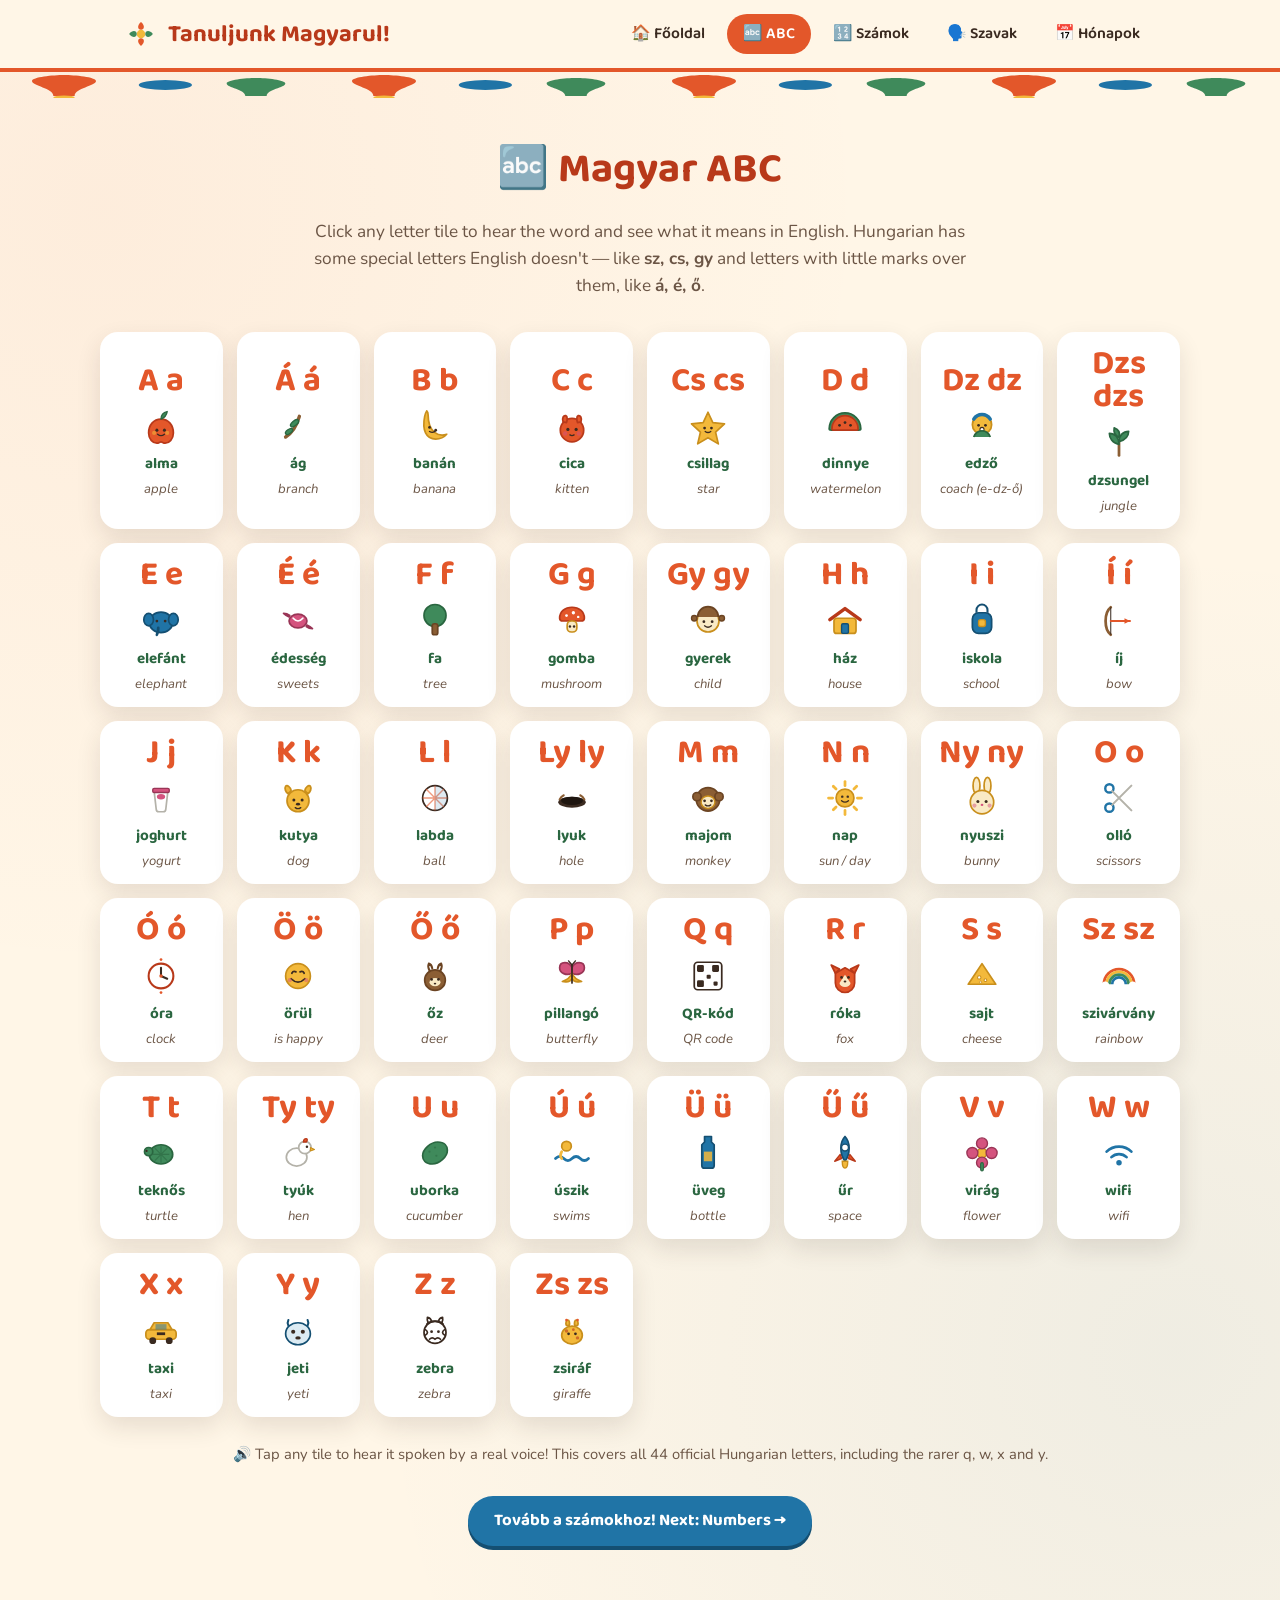
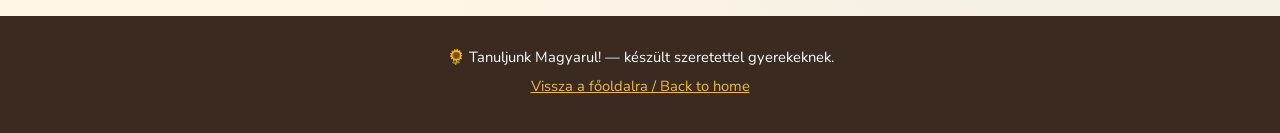
==== commit 3b1292b1: "Add files via upload" ====
--- a/abc.html
+++ b/abc.html
@@ -57,50 +57,50 @@
     </div>
 
     <div class="tile-grid">
-      <button class="tile" data-word="alma" data-audio="https://hungarian4you.com/students/the-hungarian-alphabet/audio/a.mp3"><span class="big-letter">A a</span><span class="tile-emoji"><svg viewBox="0 0 64 64"><path d="M32 22c-11 0-18 9-18 20 0 9 6 15 12 15 3 0 4-2 6-2s3 2 6 2c6 0 12-6 12-15 0-11-7-20-18-20z" fill="#E3572A" stroke="#B8391A" stroke-width="2.5" stroke-linejoin="round"/><path d="M32 22c0-6 4-10 9-11-1 6-4 9-9 11z" fill="#3F8A5B" stroke="#2A6640" stroke-width="2" stroke-linejoin="round"/><circle cx="26" cy="38" r="2.2" fill="#3A2A20"/><circle cx="37" cy="38" r="2.2" fill="#3A2A20"/><path d="M27 44q5 4 10 0" stroke="#3A2A20" stroke-width="2" fill="none" stroke-linecap="round"/><circle cx="22" cy="42" r="3" fill="#F3B93B" opacity="0.55"/><circle cx="41" cy="42" r="3" fill="#F3B93B" opacity="0.55"/></svg></span><span class="tile-word">alma</span><span class="tile-eng">apple</span></button>
-      <button class="tile" data-word="ág" data-audio="https://hungarian4you.com/students/the-hungarian-alphabet/audio/á.mp3"><span class="big-letter">Á á</span><span class="tile-emoji"><svg viewBox="0 0 64 64"><path d="M14 48c10-6 16-16 20-30" stroke="#8B5E34" stroke-width="5" fill="none" stroke-linecap="round"/><ellipse cx="27" cy="28" rx="7" ry="3.5" fill="#3F8A5B" stroke="#2A6640" stroke-width="2" transform="rotate(-40 27 28)"/><ellipse cx="19" cy="40" rx="6" ry="3" fill="#3F8A5B" stroke="#2A6640" stroke-width="2" transform="rotate(-35 19 40)"/></svg></span><span class="tile-word">ág</span><span class="tile-eng">branch</span></button>
-      <button class="tile" data-word="banán" data-audio="https://hungarian4you.com/students/the-hungarian-alphabet/audio/bé.mp3"><span class="big-letter">B b</span><span class="tile-emoji"><svg viewBox="0 0 64 64"><path d="M17 18c-4 20 2 33 16 33 10 0 16-7 16-7-11 4-27-2-27-28 0-4-2-6-2-6s-2 3-3 8z" fill="#F3B93B" stroke="#C98F1C" stroke-width="2.5" stroke-linejoin="round" stroke-linecap="round"/><circle cx="24" cy="34" r="2" fill="#3A2A20"/><circle cx="33" cy="38" r="2" fill="#3A2A20"/><path d="M24 40q5 3 9-1" stroke="#3A2A20" stroke-width="2" fill="none" stroke-linecap="round"/></svg></span><span class="tile-word">banán</span><span class="tile-eng">banana</span></button>
-      <button class="tile" data-word="cica" data-audio="https://hungarian4you.com/students/the-hungarian-alphabet/audio/cé.mp3"><span class="big-letter">C c</span><span class="tile-emoji"><svg viewBox="0 0 64 64"><circle cx="32" cy="38" r="17" fill="#E3572A" stroke="#B8391A" stroke-width="2.5"/><path d="M19 26c-2-6 1-10 4-9s2 7 1 10z" fill="#E3572A" stroke="#B8391A" stroke-width="2.5" stroke-linejoin="round"/><path d="M45 26c2-6-1-10-4-9s-2 7-1 10z" fill="#E3572A" stroke="#B8391A" stroke-width="2.5" stroke-linejoin="round"/><circle cx="26" cy="37" r="2.3" fill="#3A2A20"/><circle cx="38" cy="37" r="2.3" fill="#3A2A20"/><circle cx="22" cy="43" r="3.2" fill="#D4537E" opacity="0.5"/><circle cx="42" cy="43" r="3.2" fill="#D4537E" opacity="0.5"/><path d="M29 45q3 2 6 0" stroke="#3A2A20" stroke-width="2" fill="none" stroke-linecap="round"/></svg></span><span class="tile-word">cica</span><span class="tile-eng">kitten</span></button>
-      <button class="tile" data-word="csillag" data-audio="https://hungarian4you.com/students/the-hungarian-alphabet/audio/csé.mp3"><span class="big-letter">Cs cs</span><span class="tile-emoji"><svg viewBox="0 0 64 64"><path d="M32 12l7 15 17 2-13 12 4 17-15-9-15 9 4-17-13-12 17-2z" fill="#F3B93B" stroke="#C98F1C" stroke-width="2.5" stroke-linejoin="round"/><circle cx="27" cy="35" r="2" fill="#3A2A20"/><circle cx="37" cy="35" r="2" fill="#3A2A20"/><path d="M28 40q4 3 8 0" stroke="#3A2A20" stroke-width="2" fill="none" stroke-linecap="round"/></svg></span><span class="tile-word">csillag</span><span class="tile-eng">star</span></button>
-      <button class="tile" data-word="dinnye" data-audio="https://hungarian4you.com/students/the-hungarian-alphabet/audio/dé.mp3"><span class="big-letter">D d</span><span class="tile-emoji"><svg viewBox="0 0 64 64"><path d="M9 36a23 23 0 0146 0c0 1-1 2-3 2H12c-2 0-3-1-3-2z" fill="#3F8A5B" stroke="#2A6640" stroke-width="2.5" stroke-linejoin="round"/><path d="M13 36a19 19 0 0138 0c0 1-1 2-2 2H15c-1 0-2-1-2-2z" fill="#E3572A" stroke="#B8391A" stroke-width="2.5" stroke-linejoin="round"/><circle cx="24" cy="31" r="2" fill="#3A2A20"/><circle cx="32" cy="27" r="2" fill="#3A2A20"/><circle cx="40" cy="31" r="2" fill="#3A2A20"/></svg></span><span class="tile-word">dinnye</span><span class="tile-eng">watermelon</span></button>
-      <button class="tile" data-word="edző" data-audio="https://hungarian4you.com/students/the-hungarian-alphabet/audio/dzé.mp3"><span class="big-letter">Dz dz</span><span class="tile-emoji"><svg viewBox="0 0 64 64"><circle cx="32" cy="30" r="14" fill="#F3B93B" stroke="#C98F1C" stroke-width="2.5"/><path d="M20 22a14 14 0 0124 0" fill="none" stroke="#2074A6" stroke-width="5" stroke-linecap="round"/><circle cx="27" cy="31" r="2" fill="#3A2A20"/><circle cx="37" cy="31" r="2" fill="#3A2A20"/><circle cx="32" cy="37" r="3" fill="#fff" stroke="#3A2A20" stroke-width="1.5"/><path d="M20 48c2-6 7-9 12-9s10 3 12 9" fill="#3F8A5B" stroke="#2A6640" stroke-width="2.5" stroke-linejoin="round"/></svg></span><span class="tile-word">edző</span><span class="tile-eng">coach (e‑dz‑ő)</span></button>
-      <button class="tile" data-word="dzsungel" data-audio="https://hungarian4you.com/students/the-hungarian-alphabet/audio/dzsé.mp3"><span class="big-letter">Dzs dzs</span><span class="tile-emoji"><svg viewBox="0 0 64 64"><path d="M32 50V30" stroke="#8B5E34" stroke-width="4" stroke-linecap="round"/><path d="M32 34c-10-2-14-10-14-16 8 0 14 6 14 16z" fill="#3F8A5B" stroke="#2A6640" stroke-width="2.5" stroke-linejoin="round"/><path d="M32 30c10-2 14-9 14-15-8 0-14 6-14 15z" fill="#3F8A5B" stroke="#2A6640" stroke-width="2.5" stroke-linejoin="round"/><path d="M32 24c-6-3-8-9-7-14 6 2 9 7 7 14z" fill="#3F8A5B" stroke="#2A6640" stroke-width="2.5" stroke-linejoin="round"/></svg></span><span class="tile-word">dzsungel</span><span class="tile-eng">jungle</span></button>
-      <button class="tile" data-word="elefánt" data-audio="https://hungarian4you.com/students/the-hungarian-alphabet/audio/e.mp3"><span class="big-letter">E e</span><span class="tile-emoji"><svg viewBox="0 0 64 64"><ellipse cx="32" cy="34" rx="17" ry="15" fill="#2074A6" stroke="#144F72" stroke-width="2.5"/><ellipse cx="14" cy="30" rx="7" ry="9" fill="#2074A6" stroke="#144F72" stroke-width="2.5"/><ellipse cx="50" cy="30" rx="7" ry="9" fill="#2074A6" stroke="#144F72" stroke-width="2.5"/><path d="M28 42c0 6-2 10-2 10" stroke="#144F72" stroke-width="4" fill="none" stroke-linecap="round"/><circle cx="26" cy="32" r="2" fill="#3A2A20"/><circle cx="38" cy="32" r="2" fill="#3A2A20"/></svg></span><span class="tile-word">elefánt</span><span class="tile-eng">elephant</span></button>
-      <button class="tile" data-word="édesség" data-audio="https://hungarian4you.com/students/the-hungarian-alphabet/audio/é.mp3"><span class="big-letter">É é</span><span class="tile-emoji"><svg viewBox="0 0 64 64"><ellipse cx="32" cy="32" rx="13" ry="10" fill="#D4537E" stroke="#993556" stroke-width="2.5"/><path d="M19 26c-5-2-8-5-8-5s5 0 9 3z" fill="#D4537E" stroke="#993556" stroke-width="2.5" stroke-linejoin="round"/><path d="M45 38c5 2 8 5 8 5s-5 0-9-3z" fill="#D4537E" stroke="#993556" stroke-width="2.5" stroke-linejoin="round"/><path d="M25 28q7 8 14 0" stroke="#fff" stroke-width="2.5" fill="none" stroke-linecap="round"/></svg></span><span class="tile-word">édesség</span><span class="tile-eng">sweets</span></button>
-      <button class="tile" data-word="fa" data-audio="https://hungarian4you.com/students/the-hungarian-alphabet/audio/ef.mp3"><span class="big-letter">F f</span><span class="tile-emoji"><svg viewBox="0 0 64 64"><circle cx="32" cy="24" r="16" fill="#3F8A5B" stroke="#2A6640" stroke-width="2.5"/><rect x="28" y="36" width="8" height="16" rx="3" fill="#8B5E34" stroke="#6B4423" stroke-width="2.5"/></svg></span><span class="tile-word">fa</span><span class="tile-eng">tree</span></button>
-      <button class="tile" data-word="gomba" data-audio="https://hungarian4you.com/students/the-hungarian-alphabet/audio/gé.mp3"><span class="big-letter">G g</span><span class="tile-emoji"><svg viewBox="0 0 64 64"><path d="M14 28c0-10 8-16 18-16s18 6 18 16c0 3-2 4-5 4H19c-3 0-5-1-5-4z" fill="#E3572A" stroke="#B8391A" stroke-width="2.5" stroke-linejoin="round"/><circle cx="24" cy="24" r="2" fill="#fff"/><circle cx="34" cy="20" r="2.4" fill="#fff"/><circle cx="41" cy="26" r="1.8" fill="#fff"/><rect x="25" y="32" width="14" height="16" rx="6" fill="#F9EAC5" stroke="#C98F1C" stroke-width="2.5"/><circle cx="29" cy="40" r="1.8" fill="#3A2A20"/><circle cx="35" cy="40" r="1.8" fill="#3A2A20"/></svg></span><span class="tile-word">gomba</span><span class="tile-eng">mushroom</span></button>
-      <button class="tile" data-word="gyerek" data-audio="https://hungarian4you.com/students/the-hungarian-alphabet/audio/gyé.mp3"><span class="big-letter">Gy gy</span><span class="tile-emoji"><svg viewBox="0 0 64 64"><circle cx="32" cy="32" r="16" fill="#F9EAC5" stroke="#C98F1C" stroke-width="2.5"/><path d="M17 26a15 15 0 0130 0" fill="#8B5E34" stroke="#6B4423" stroke-width="2.5"/><circle cx="12" cy="28" r="4" fill="#8B5E34" stroke="#6B4423" stroke-width="2"/><circle cx="52" cy="28" r="4" fill="#8B5E34" stroke="#6B4423" stroke-width="2"/><circle cx="26" cy="33" r="2" fill="#3A2A20"/><circle cx="38" cy="33" r="2" fill="#3A2A20"/><path d="M27 39q5 4 10 0" stroke="#3A2A20" stroke-width="2" fill="none" stroke-linecap="round"/></svg></span><span class="tile-word">gyerek</span><span class="tile-eng">child</span></button>
-      <button class="tile" data-word="ház" data-audio="https://hungarian4you.com/students/the-hungarian-alphabet/audio/há.mp3"><span class="big-letter">H h</span><span class="tile-emoji"><svg viewBox="0 0 64 64"><path d="M10 30l22-16 22 16" fill="none" stroke="#B8391A" stroke-width="5" stroke-linecap="round" stroke-linejoin="round"/><rect x="16" y="28" width="32" height="22" rx="4" fill="#F3B93B" stroke="#C98F1C" stroke-width="2.5"/><rect x="27" y="36" width="10" height="14" rx="2" fill="#2074A6" stroke="#144F72" stroke-width="2"/></svg></span><span class="tile-word">ház</span><span class="tile-eng">house</span></button>
-      <button class="tile" data-word="iskola" data-audio="https://hungarian4you.com/students/the-hungarian-alphabet/audio/i.mp3"><span class="big-letter">I i</span><span class="tile-emoji"><svg viewBox="0 0 64 64"><rect x="18" y="20" width="28" height="30" rx="9" fill="#2074A6" stroke="#144F72" stroke-width="2.5"/><path d="M24 20v-4a8 8 0 0116 0v4" fill="none" stroke="#144F72" stroke-width="3"/><rect x="27" y="30" width="10" height="10" rx="3" fill="#F3B93B" stroke="#C98F1C" stroke-width="2"/></svg></span><span class="tile-word">iskola</span><span class="tile-eng">school</span></button>
-      <button class="tile" data-word="íj" data-audio="https://hungarian4you.com/students/the-hungarian-alphabet/audio/í.mp3"><span class="big-letter">Í í</span><span class="tile-emoji"><svg viewBox="0 0 64 64"><path d="M20 12c-10 8-10 32 0 40" fill="none" stroke="#8B5E34" stroke-width="4" stroke-linecap="round"/><line x1="20" y1="12" x2="20" y2="52" stroke="#3A2A20" stroke-width="1.5"/><line x1="20" y1="32" x2="48" y2="32" stroke="#E3572A" stroke-width="3" stroke-linecap="round"/><path d="M48 32l-8-4v8z" fill="#E3572A"/></svg></span><span class="tile-word">íj</span><span class="tile-eng">bow</span></button>
-      <button class="tile" data-word="joghurt" data-audio="https://hungarian4you.com/students/the-hungarian-alphabet/audio/jé.mp3"><span class="big-letter">J j</span><span class="tile-emoji"><svg viewBox="0 0 64 64"><path d="M22 22h20l-3 26a4 4 0 01-4 4H29a4 4 0 01-4-4z" fill="#fff" stroke="#B4B2A9" stroke-width="2.5" stroke-linejoin="round"/><rect x="20" y="18" width="24" height="6" rx="2" fill="#D4537E" stroke="#993556" stroke-width="2"/><ellipse cx="32" cy="30" rx="6" ry="4" fill="#D4537E"/></svg></span><span class="tile-word">joghurt</span><span class="tile-eng">yogurt</span></button>
-      <button class="tile" data-word="kutya" data-audio="https://hungarian4you.com/students/the-hungarian-alphabet/audio/ká.mp3"><span class="big-letter">K k</span><span class="tile-emoji"><svg viewBox="0 0 64 64"><circle cx="32" cy="36" r="16" fill="#F3B93B" stroke="#C98F1C" stroke-width="2.5"/><path d="M18 26c-4-2-6-8-4-11s7 1 8 6z" fill="#F3B93B" stroke="#C98F1C" stroke-width="2.5" stroke-linejoin="round"/><path d="M46 26c4-2 6-8 4-11s-7 1-8 6z" fill="#F3B93B" stroke="#C98F1C" stroke-width="2.5" stroke-linejoin="round"/><circle cx="26" cy="35" r="2.2" fill="#3A2A20"/><circle cx="38" cy="35" r="2.2" fill="#3A2A20"/><ellipse cx="32" cy="41" rx="3" ry="2" fill="#3A2A20"/><path d="M28 46q4 3 8 0" stroke="#3A2A20" stroke-width="2" fill="none" stroke-linecap="round"/></svg></span><span class="tile-word">kutya</span><span class="tile-eng">dog</span></button>
-      <button class="tile" data-word="labda" data-audio="https://hungarian4you.com/students/the-hungarian-alphabet/audio/el.mp3"><span class="big-letter">L l</span><span class="tile-emoji"><svg viewBox="0 0 64 64"><circle cx="32" cy="32" r="18" fill="#fff" stroke="#3A2A20" stroke-width="2.5"/><path d="M32 14v36M14 32h36M19 19l26 26M45 19L19 45" stroke="#E3572A" stroke-width="2" opacity="0.6"/><path d="M32 14a18 18 0 010 36" fill="#2074A6" opacity="0.15"/></svg></span><span class="tile-word">labda</span><span class="tile-eng">ball</span></button>
-      <button class="tile" data-word="lyuk" data-audio="https://hungarian4you.com/students/the-hungarian-alphabet/audio/el-ipszilon.mp3"><span class="big-letter">Ly ly</span><span class="tile-emoji"><svg viewBox="0 0 64 64"><ellipse cx="32" cy="38" rx="20" ry="8" fill="#3A2A20"/><ellipse cx="32" cy="36" rx="16" ry="6" fill="#1f1610"/><path d="M14 34c2-4 6-6 6-6M50 34c-2-4-6-6-6-6" stroke="#8B5E34" stroke-width="3" fill="none" stroke-linecap="round"/></svg></span><span class="tile-word">lyuk</span><span class="tile-eng">hole</span></button>
-      <button class="tile" data-word="majom" data-audio="https://hungarian4you.com/students/the-hungarian-alphabet/audio/em.mp3"><span class="big-letter">M m</span><span class="tile-emoji"><svg viewBox="0 0 64 64"><circle cx="32" cy="34" r="17" fill="#8B5E34" stroke="#6B4423" stroke-width="2.5"/><circle cx="16" cy="30" r="6" fill="#8B5E34" stroke="#6B4423" stroke-width="2.5"/><circle cx="48" cy="30" r="6" fill="#8B5E34" stroke="#6B4423" stroke-width="2.5"/><ellipse cx="32" cy="38" rx="10" ry="9" fill="#F9EAC5" stroke="#C98F1C" stroke-width="2"/><circle cx="27" cy="36" r="2" fill="#3A2A20"/><circle cx="37" cy="36" r="2" fill="#3A2A20"/><path d="M28 42q4 3 8 0" stroke="#3A2A20" stroke-width="2" fill="none" stroke-linecap="round"/></svg></span><span class="tile-word">majom</span><span class="tile-eng">monkey</span></button>
-      <button class="tile" data-word="nap" data-audio="https://hungarian4you.com/students/the-hungarian-alphabet/audio/en.mp3"><span class="big-letter">N n</span><span class="tile-emoji"><svg viewBox="0 0 64 64"><circle cx="32" cy="32" r="13" fill="#F3B93B" stroke="#C98F1C" stroke-width="2.5"/><g stroke="#F3B93B" stroke-width="4" stroke-linecap="round"><line x1="32" y1="8" x2="32" y2="14"/><line x1="32" y1="50" x2="32" y2="56"/><line x1="8" y1="32" x2="14" y2="32"/><line x1="50" y1="32" x2="56" y2="32"/><line x1="15" y1="15" x2="19" y2="19"/><line x1="45" y1="45" x2="49" y2="49"/><line x1="15" y1="49" x2="19" y2="45"/><line x1="45" y1="19" x2="49" y2="15"/></g><circle cx="28" cy="30" r="1.8" fill="#3A2A20"/><circle cx="36" cy="30" r="1.8" fill="#3A2A20"/><path d="M27 36q5 4 10 0" stroke="#3A2A20" stroke-width="2" fill="none" stroke-linecap="round"/></svg></span><span class="tile-word">nap</span><span class="tile-eng">sun / day</span></button>
-      <button class="tile" data-word="nyuszi" data-audio="https://hungarian4you.com/students/the-hungarian-alphabet/audio/eny.mp3"><span class="big-letter">Ny ny</span><span class="tile-emoji"><svg viewBox="0 0 64 64"><ellipse cx="24" cy="14" rx="5" ry="12" fill="#F9EAC5" stroke="#C98F1C" stroke-width="2.5"/><ellipse cx="40" cy="14" rx="5" ry="12" fill="#F9EAC5" stroke="#C98F1C" stroke-width="2.5"/><circle cx="32" cy="38" r="17" fill="#F9EAC5" stroke="#C98F1C" stroke-width="2.5"/><circle cx="26" cy="37" r="2.2" fill="#3A2A20"/><circle cx="38" cy="37" r="2.2" fill="#3A2A20"/><ellipse cx="32" cy="42" rx="2" ry="1.5" fill="#D4537E"/><circle cx="21" cy="43" r="3" fill="#D4537E" opacity="0.5"/><circle cx="43" cy="43" r="3" fill="#D4537E" opacity="0.5"/></svg></span><span class="tile-word">nyuszi</span><span class="tile-eng">bunny</span></button>
-      <button class="tile" data-word="olló" data-audio="https://hungarian4you.com/students/the-hungarian-alphabet/audio/o.mp3"><span class="big-letter">O o</span><span class="tile-emoji"><svg viewBox="0 0 64 64"><circle cx="18" cy="46" r="6" fill="none" stroke="#2074A6" stroke-width="3.5"/><circle cx="18" cy="18" r="6" fill="none" stroke="#2074A6" stroke-width="3.5"/><path d="M22 22L50 50M22 42L50 14" stroke="#B4B2A9" stroke-width="3" stroke-linecap="round"/></svg></span><span class="tile-word">olló</span><span class="tile-eng">scissors</span></button>
-      <button class="tile" data-word="óra" data-audio="https://hungarian4you.com/students/the-hungarian-alphabet/audio/ó.mp3"><span class="big-letter">Ó ó</span><span class="tile-emoji"><svg viewBox="0 0 64 64"><circle cx="32" cy="32" r="18" fill="#fff" stroke="#B8391A" stroke-width="3"/><line x1="32" y1="32" x2="32" y2="20" stroke="#3A2A20" stroke-width="3" stroke-linecap="round"/><line x1="32" y1="32" x2="41" y2="36" stroke="#3A2A20" stroke-width="3" stroke-linecap="round"/><circle cx="32" cy="32" r="2.5" fill="#E3572A"/><circle cx="32" cy="8" r="2" fill="#E3572A"/><circle cx="32" cy="56" r="2" fill="#E3572A"/></svg></span><span class="tile-word">óra</span><span class="tile-eng">clock</span></button>
-      <button class="tile" data-word="örül" data-audio="https://hungarian4you.com/students/the-hungarian-alphabet/audio/ö.mp3"><span class="big-letter">Ö ö</span><span class="tile-emoji"><svg viewBox="0 0 64 64"><circle cx="32" cy="32" r="18" fill="#F3B93B" stroke="#C98F1C" stroke-width="2.5"/><path d="M23 28q2-4 6-2M35 26q4-2 6 2" stroke="#3A2A20" stroke-width="2.5" fill="none" stroke-linecap="round"/><path d="M22 36q10 10 20 0" stroke="#3A2A20" stroke-width="2.5" fill="none" stroke-linecap="round"/><circle cx="20" cy="38" r="3" fill="#D4537E" opacity="0.5"/><circle cx="44" cy="38" r="3" fill="#D4537E" opacity="0.5"/></svg></span><span class="tile-word">örül</span><span class="tile-eng">is happy</span></button>
-      <button class="tile" data-word="őz" data-audio="https://hungarian4you.com/students/the-hungarian-alphabet/audio/ő.mp3"><span class="big-letter">Ő ő</span><span class="tile-emoji"><svg viewBox="0 0 64 64"><circle cx="32" cy="38" r="15" fill="#8B5E34" stroke="#6B4423" stroke-width="2.5"/><path d="M24 24c-3-6-1-10-1-10s4 1 5 7M40 24c3-6 1-10 1-10s-4 1-5 7" stroke="#6B4423" stroke-width="3" fill="none" stroke-linecap="round"/><ellipse cx="32" cy="41" rx="8" ry="6" fill="#F9EAC5"/><circle cx="27" cy="37" r="2" fill="#3A2A20"/><circle cx="37" cy="37" r="2" fill="#3A2A20"/><ellipse cx="32" cy="43" rx="1.8" ry="1.3" fill="#3A2A20"/></svg></span><span class="tile-word">őz</span><span class="tile-eng">deer</span></button>
-      <button class="tile" data-word="pillangó" data-audio="https://hungarian4you.com/students/the-hungarian-alphabet/audio/pé.mp3"><span class="big-letter">P p</span><span class="tile-emoji"><svg viewBox="0 0 64 64"><path d="M32 20c-4-10-18-10-18 0 0 8 10 12 18 8z" fill="#D4537E" stroke="#993556" stroke-width="2.5" stroke-linejoin="round"/><path d="M32 20c4-10 18-10 18 0 0 8-10 12-18 8z" fill="#D4537E" stroke="#993556" stroke-width="2.5" stroke-linejoin="round"/><path d="M32 28c-3 8-14 12-14 12 0 0 10 3 14-4z" fill="#F3B93B" stroke="#C98F1C" stroke-width="2.5" stroke-linejoin="round"/><path d="M32 28c3 8 14 12 14 12 0 0-10 3-14-4z" fill="#F3B93B" stroke="#C98F1C" stroke-width="2.5" stroke-linejoin="round"/><line x1="32" y1="16" x2="32" y2="42" stroke="#3A2A20" stroke-width="2.5" stroke-linecap="round"/><line x1="32" y1="16" x2="27" y2="10" stroke="#3A2A20" stroke-width="2" stroke-linecap="round"/><line x1="32" y1="16" x2="37" y2="10" stroke="#3A2A20" stroke-width="2" stroke-linecap="round"/></svg></span><span class="tile-word">pillangó</span><span class="tile-eng">butterfly</span></button>
-      <button class="tile" data-word="QR-kód" data-audio="https://hungarian4you.com/students/the-hungarian-alphabet/audio/kú.mp3"><span class="big-letter">Q q</span><span class="tile-emoji"><svg viewBox="0 0 64 64"><rect x="12" y="12" width="40" height="40" rx="5" fill="#fff" stroke="#3A2A20" stroke-width="2.5"/><rect x="16" y="16" width="10" height="10" rx="2" fill="#3A2A20"/><rect x="38" y="16" width="10" height="10" rx="2" fill="#3A2A20"/><rect x="16" y="38" width="10" height="10" rx="2" fill="#3A2A20"/><rect x="30" y="30" width="6" height="6" rx="1.5" fill="#3A2A20"/><rect x="40" y="40" width="6" height="6" rx="1.5" fill="#3A2A20"/></svg></span><span class="tile-word">QR-kód</span><span class="tile-eng">QR code</span></button>
-      <button class="tile" data-word="róka" data-audio="https://hungarian4you.com/students/the-hungarian-alphabet/audio/er.mp3"><span class="big-letter">R r</span><span class="tile-emoji"><svg viewBox="0 0 64 64"><path d="M32 20l-14 8v14a14 14 0 0028 0V28z" fill="#E3572A" stroke="#B8391A" stroke-width="2.5" stroke-linejoin="round"/><path d="M18 28l-6-12 12 6zM46 28l6-12-12 6z" fill="#E3572A" stroke="#B8391A" stroke-width="2.5" stroke-linejoin="round"/><path d="M32 30l-8 12a8 6 0 0016 0z" fill="#F9EAC5"/><circle cx="27" cy="34" r="2" fill="#3A2A20"/><circle cx="37" cy="34" r="2" fill="#3A2A20"/><ellipse cx="32" cy="40" rx="2" ry="1.5" fill="#3A2A20"/></svg></span><span class="tile-word">róka</span><span class="tile-eng">fox</span></button>
-      <button class="tile" data-word="sajt" data-audio="https://hungarian4you.com/students/the-hungarian-alphabet/audio/es.mp3"><span class="big-letter">S s</span><span class="tile-emoji"><svg viewBox="0 0 64 64"><path d="M12 44L32 14l20 30z" fill="#F3B93B" stroke="#C98F1C" stroke-width="2.5" stroke-linejoin="round"/><circle cx="28" cy="34" r="2.5" fill="#fff" stroke="#C98F1C" stroke-width="1.5"/><circle cx="37" cy="38" r="2" fill="#fff" stroke="#C98F1C" stroke-width="1.5"/><circle cx="30" cy="41" r="1.6" fill="#fff" stroke="#C98F1C" stroke-width="1.2"/></svg></span><span class="tile-word">sajt</span><span class="tile-eng">cheese</span></button>
-      <button class="tile" data-word="szivárvány" data-audio="https://hungarian4you.com/students/the-hungarian-alphabet/audio/esz.mp3"><span class="big-letter">Sz sz</span><span class="tile-emoji"><svg viewBox="0 0 64 64"><path d="M10 44a22 22 0 0144 0" fill="none" stroke="#E3572A" stroke-width="4"/><path d="M14 44a18 18 0 0136 0" fill="none" stroke="#F3B93B" stroke-width="4"/><path d="M18 44a14 14 0 0128 0" fill="none" stroke="#3F8A5B" stroke-width="4"/><path d="M22 44a10 10 0 0120 0" fill="none" stroke="#2074A6" stroke-width="4"/><circle cx="12" cy="46" r="6" fill="#fff"/><circle cx="52" cy="46" r="6" fill="#fff"/></svg></span><span class="tile-word">szivárvány</span><span class="tile-eng">rainbow</span></button>
-      <button class="tile" data-word="teknős" data-audio="https://hungarian4you.com/students/the-hungarian-alphabet/audio/té.mp3"><span class="big-letter">T t</span><span class="tile-emoji"><svg viewBox="0 0 64 64"><ellipse cx="32" cy="34" rx="17" ry="14" fill="#3F8A5B" stroke="#2A6640" stroke-width="2.5"/><path d="M32 22v24M20 34h24M23 25l18 18M41 25L23 43" stroke="#2A6640" stroke-width="1.5" opacity="0.6"/><circle cx="14" cy="30" r="6" fill="#3F8A5B" stroke="#2A6640" stroke-width="2.5"/><circle cx="11" cy="29" r="1.6" fill="#3A2A20"/></svg></span><span class="tile-word">teknős</span><span class="tile-eng">turtle</span></button>
-      <button class="tile" data-word="tyúk" data-audio="https://hungarian4you.com/students/the-hungarian-alphabet/audio/tyé.mp3"><span class="big-letter">Ty ty</span><span class="tile-emoji"><svg viewBox="0 0 64 64"><ellipse cx="30" cy="38" rx="15" ry="13" fill="#fff" stroke="#B4B2A9" stroke-width="2.5"/><circle cx="42" cy="24" r="9" fill="#fff" stroke="#B4B2A9" stroke-width="2.5"/><path d="M40 16c0-3 2-5 4-5s2 3 0 5z" fill="#E3572A" stroke="#B8391A" stroke-width="2"/><path d="M50 24l6 3-6 2z" fill="#F3B93B" stroke="#C98F1C" stroke-width="1.5" stroke-linejoin="round"/><circle cx="45" cy="23" r="1.8" fill="#3A2A20"/></svg></span><span class="tile-word">tyúk</span><span class="tile-eng">hen</span></button>
-      <button class="tile" data-word="uborka" data-audio="https://hungarian4you.com/students/the-hungarian-alphabet/audio/u.mp3"><span class="big-letter">U u</span><span class="tile-emoji"><svg viewBox="0 0 64 64"><path d="M14 36c0-10 12-20 22-20s14 6 14 12c0 10-12 20-22 20s-14-6-14-12z" fill="#3F8A5B" stroke="#2A6640" stroke-width="2.5" stroke-linejoin="round"/><circle cx="24" cy="30" r="1.6" fill="#2A6640" opacity="0.5"/><circle cx="32" cy="24" r="1.6" fill="#2A6640" opacity="0.5"/><circle cx="34" cy="36" r="1.6" fill="#2A6640" opacity="0.5"/></svg></span><span class="tile-word">uborka</span><span class="tile-eng">cucumber</span></button>
-      <button class="tile" data-word="úszik" data-audio="https://hungarian4you.com/students/the-hungarian-alphabet/audio/ú.mp3"><span class="big-letter">Ú ú</span><span class="tile-emoji"><svg viewBox="0 0 64 64"><path d="M8 40q6-6 12 0t12 0 12 0 12 0" stroke="#2074A6" stroke-width="4" fill="none" stroke-linecap="round"/><circle cx="24" cy="22" r="7" fill="#F3B93B" stroke="#C98F1C" stroke-width="2.5"/><path d="M17 30c-2 4-2 8 0 10" stroke="#F3B93B" stroke-width="4" fill="none" stroke-linecap="round"/></svg></span><span class="tile-word">úszik</span><span class="tile-eng">swims</span></button>
-      <button class="tile" data-word="üveg" data-audio="https://hungarian4you.com/students/the-hungarian-alphabet/audio/ü.mp3"><span class="big-letter">Ü ü</span><span class="tile-emoji"><svg viewBox="0 0 64 64"><path d="M27 8h10v8l4 4v30a4 4 0 01-4 4H27a4 4 0 01-4-4V20l4-4z" fill="#2074A6" stroke="#144F72" stroke-width="2.5" stroke-linejoin="round"/><rect x="26" y="30" width="12" height="14" fill="#F3B93B" opacity="0.85"/></svg></span><span class="tile-word">üveg</span><span class="tile-eng">bottle</span></button>
-      <button class="tile" data-word="űr" data-audio="https://hungarian4you.com/students/the-hungarian-alphabet/audio/ű.mp3"><span class="big-letter">Ű ű</span><span class="tile-emoji"><svg viewBox="0 0 64 64"><path d="M32 8c8 8 8 26 0 36-8-10-8-28 0-36z" fill="#2074A6" stroke="#144F72" stroke-width="2.5" stroke-linejoin="round"/><circle cx="32" cy="24" r="5" fill="#fff" stroke="#144F72" stroke-width="2"/><path d="M25 34l-8 10 10-4zM39 34l8 10-10-4z" fill="#E3572A" stroke="#B8391A" stroke-width="2" stroke-linejoin="round"/><path d="M28 44c0 6 1 10 4 10s4-4 4-10z" fill="#F3B93B" stroke="#C98F1C" stroke-width="2"/></svg></span><span class="tile-word">űr</span><span class="tile-eng">space</span></button>
-      <button class="tile" data-word="virág" data-audio="https://hungarian4you.com/students/the-hungarian-alphabet/audio/vé.mp3"><span class="big-letter">V v</span><span class="tile-emoji"><svg viewBox="0 0 64 64"><circle cx="32" cy="32" r="7" fill="#F3B93B" stroke="#C98F1C" stroke-width="2"/><circle cx="32" cy="18" r="8" fill="#D4537E" stroke="#993556" stroke-width="2"/><circle cx="32" cy="46" r="8" fill="#D4537E" stroke="#993556" stroke-width="2"/><circle cx="18" cy="32" r="8" fill="#D4537E" stroke="#993556" stroke-width="2"/><circle cx="46" cy="32" r="8" fill="#D4537E" stroke="#993556" stroke-width="2"/><rect x="30" y="46" width="4" height="12" rx="2" fill="#3F8A5B" stroke="#2A6640" stroke-width="1.5"/></svg></span><span class="tile-word">virág</span><span class="tile-eng">flower</span></button>
-      <button class="tile" data-word="wifi" data-audio="https://hungarian4you.com/students/the-hungarian-alphabet/audio/duplavé.mp3"><span class="big-letter">W w</span><span class="tile-emoji"><svg viewBox="0 0 64 64"><path d="M14 30a26 26 0 0136 0" fill="none" stroke="#2074A6" stroke-width="4" stroke-linecap="round"/><path d="M21 38a16 16 0 0122 0" fill="none" stroke="#2074A6" stroke-width="4" stroke-linecap="round"/><circle cx="32" cy="46" r="4" fill="#2074A6"/></svg></span><span class="tile-word">wifi</span><span class="tile-eng">wifi</span></button>
-      <button class="tile" data-word="taxi" data-audio="https://hungarian4you.com/students/the-hungarian-alphabet/audio/iksz.mp3"><span class="big-letter">X x</span><span class="tile-emoji"><svg viewBox="0 0 64 64"><rect x="10" y="30" width="44" height="14" rx="5" fill="#F3B93B" stroke="#C98F1C" stroke-width="2.5"/><path d="M16 30l6-10h20l6 10z" fill="#F3B93B" stroke="#C98F1C" stroke-width="2.5" stroke-linejoin="round"/><rect x="24" y="22" width="16" height="8" fill="#2074A6" opacity="0.5"/><circle cx="20" cy="46" r="5" fill="#3A2A20"/><circle cx="44" cy="46" r="5" fill="#3A2A20"/><rect x="26" y="34" width="12" height="4" fill="#3A2A20"/></svg></span><span class="tile-word">taxi</span><span class="tile-eng">taxi</span></button>
-      <button class="tile" data-word="jeti" data-audio="https://hungarian4you.com/students/the-hungarian-alphabet/audio/ipszilon.mp3"><span class="big-letter">Y y</span><span class="tile-emoji"><svg viewBox="0 0 64 64"><ellipse cx="32" cy="36" rx="18" ry="16" fill="#DCEBF3" stroke="#144F72" stroke-width="2.5"/><path d="M18 24c-2-4 0-8 0-8M46 24c2-4 0-8 0-8" stroke="#144F72" stroke-width="3" fill="none" stroke-linecap="round"/><circle cx="25" cy="33" r="3" fill="#3A2A20"/><circle cx="39" cy="33" r="3" fill="#3A2A20"/><ellipse cx="32" cy="42" rx="4" ry="2.5" fill="#3A2A20"/></svg></span><span class="tile-word">jeti</span><span class="tile-eng">yeti</span></button>
-      <button class="tile" data-word="zebra" data-audio="https://hungarian4you.com/students/the-hungarian-alphabet/audio/zé.mp3"><span class="big-letter">Z z</span><span class="tile-emoji"><svg viewBox="0 0 64 64"><circle cx="32" cy="34" r="16" fill="#fff" stroke="#3A2A20" stroke-width="2.5"/><path d="M20 22c4-6 20-6 24 0M18 30q6 4 0 8M46 30q-6 4 0 8M24 44q4-4 8 0M32 44q4-4 8 0" stroke="#3A2A20" stroke-width="2.5" fill="none" stroke-linecap="round"/><path d="M22 20c-2-4-1-8-1-8s5 1 6 6zM42 20c2-4 1-8 1-8s-5 1-6 6z" fill="#fff" stroke="#3A2A20" stroke-width="2.5" stroke-linejoin="round"/><circle cx="27" cy="33" r="2" fill="#3A2A20"/><circle cx="37" cy="33" r="2" fill="#3A2A20"/></svg></span><span class="tile-word">zebra</span><span class="tile-eng">zebra</span></button>
-      <button class="tile" data-word="zsiráf" data-audio="https://hungarian4you.com/students/the-hungarian-alphabet/audio/zsé.mp3"><span class="big-letter">Zs zs</span><span class="tile-emoji"><svg viewBox="0 0 64 64"><ellipse cx="32" cy="38" rx="15" ry="13" fill="#F3B93B" stroke="#C98F1C" stroke-width="2.5"/><path d="M24 24c-2-4 0-8 2-8s3 4 2 8zM40 24c2-4 0-8-2-8s-3 4-2 8z" fill="#F3B93B" stroke="#C98F1C" stroke-width="2.5" stroke-linejoin="round"/><circle cx="24" cy="16" r="2" fill="#E3572A"/><circle cx="40" cy="16" r="2" fill="#E3572A"/><circle cx="27" cy="36" r="2" fill="#3A2A20"/><circle cx="37" cy="36" r="2" fill="#3A2A20"/><circle cx="24" cy="32" r="2.5" fill="#B8391A" opacity="0.6"/><circle cx="40" cy="42" r="2.5" fill="#B8391A" opacity="0.6"/><circle cx="34" cy="30" r="2" fill="#B8391A" opacity="0.6"/></svg></span><span class="tile-word">zsiráf</span><span class="tile-eng">giraffe</span></button>
+      <button class="tile" data-word="alma" data-audio="audio/abc/a.mp3"><span class="big-letter">A a</span><span class="tile-emoji"><svg viewBox="0 0 64 64"><path d="M32 22c-11 0-18 9-18 20 0 9 6 15 12 15 3 0 4-2 6-2s3 2 6 2c6 0 12-6 12-15 0-11-7-20-18-20z" fill="#E3572A" stroke="#B8391A" stroke-width="2.5" stroke-linejoin="round"/><path d="M32 22c0-6 4-10 9-11-1 6-4 9-9 11z" fill="#3F8A5B" stroke="#2A6640" stroke-width="2" stroke-linejoin="round"/><circle cx="26" cy="38" r="2.2" fill="#3A2A20"/><circle cx="37" cy="38" r="2.2" fill="#3A2A20"/><path d="M27 44q5 4 10 0" stroke="#3A2A20" stroke-width="2" fill="none" stroke-linecap="round"/><circle cx="22" cy="42" r="3" fill="#F3B93B" opacity="0.55"/><circle cx="41" cy="42" r="3" fill="#F3B93B" opacity="0.55"/></svg></span><span class="tile-word">alma</span><span class="tile-eng">apple</span></button>
+      <button class="tile" data-word="ág" data-audio="audio/abc/á.mp3"><span class="big-letter">Á á</span><span class="tile-emoji"><svg viewBox="0 0 64 64"><path d="M14 48c10-6 16-16 20-30" stroke="#8B5E34" stroke-width="5" fill="none" stroke-linecap="round"/><ellipse cx="27" cy="28" rx="7" ry="3.5" fill="#3F8A5B" stroke="#2A6640" stroke-width="2" transform="rotate(-40 27 28)"/><ellipse cx="19" cy="40" rx="6" ry="3" fill="#3F8A5B" stroke="#2A6640" stroke-width="2" transform="rotate(-35 19 40)"/></svg></span><span class="tile-word">ág</span><span class="tile-eng">branch</span></button>
+      <button class="tile" data-word="banán" data-audio="audio/abc/bé.mp3"><span class="big-letter">B b</span><span class="tile-emoji"><svg viewBox="0 0 64 64"><path d="M17 18c-4 20 2 33 16 33 10 0 16-7 16-7-11 4-27-2-27-28 0-4-2-6-2-6s-2 3-3 8z" fill="#F3B93B" stroke="#C98F1C" stroke-width="2.5" stroke-linejoin="round" stroke-linecap="round"/><circle cx="24" cy="34" r="2" fill="#3A2A20"/><circle cx="33" cy="38" r="2" fill="#3A2A20"/><path d="M24 40q5 3 9-1" stroke="#3A2A20" stroke-width="2" fill="none" stroke-linecap="round"/></svg></span><span class="tile-word">banán</span><span class="tile-eng">banana</span></button>
+      <button class="tile" data-word="cica" data-audio="audio/abc/cé.mp3"><span class="big-letter">C c</span><span class="tile-emoji"><svg viewBox="0 0 64 64"><circle cx="32" cy="38" r="17" fill="#E3572A" stroke="#B8391A" stroke-width="2.5"/><path d="M19 26c-2-6 1-10 4-9s2 7 1 10z" fill="#E3572A" stroke="#B8391A" stroke-width="2.5" stroke-linejoin="round"/><path d="M45 26c2-6-1-10-4-9s-2 7-1 10z" fill="#E3572A" stroke="#B8391A" stroke-width="2.5" stroke-linejoin="round"/><circle cx="26" cy="37" r="2.3" fill="#3A2A20"/><circle cx="38" cy="37" r="2.3" fill="#3A2A20"/><circle cx="22" cy="43" r="3.2" fill="#D4537E" opacity="0.5"/><circle cx="42" cy="43" r="3.2" fill="#D4537E" opacity="0.5"/><path d="M29 45q3 2 6 0" stroke="#3A2A20" stroke-width="2" fill="none" stroke-linecap="round"/></svg></span><span class="tile-word">cica</span><span class="tile-eng">kitten</span></button>
+      <button class="tile" data-word="csillag" data-audio="audio/abc/csé.mp3"><span class="big-letter">Cs cs</span><span class="tile-emoji"><svg viewBox="0 0 64 64"><path d="M32 12l7 15 17 2-13 12 4 17-15-9-15 9 4-17-13-12 17-2z" fill="#F3B93B" stroke="#C98F1C" stroke-width="2.5" stroke-linejoin="round"/><circle cx="27" cy="35" r="2" fill="#3A2A20"/><circle cx="37" cy="35" r="2" fill="#3A2A20"/><path d="M28 40q4 3 8 0" stroke="#3A2A20" stroke-width="2" fill="none" stroke-linecap="round"/></svg></span><span class="tile-word">csillag</span><span class="tile-eng">star</span></button>
+      <button class="tile" data-word="dinnye" data-audio="audio/abc/dé.mp3"><span class="big-letter">D d</span><span class="tile-emoji"><svg viewBox="0 0 64 64"><path d="M9 36a23 23 0 0146 0c0 1-1 2-3 2H12c-2 0-3-1-3-2z" fill="#3F8A5B" stroke="#2A6640" stroke-width="2.5" stroke-linejoin="round"/><path d="M13 36a19 19 0 0138 0c0 1-1 2-2 2H15c-1 0-2-1-2-2z" fill="#E3572A" stroke="#B8391A" stroke-width="2.5" stroke-linejoin="round"/><circle cx="24" cy="31" r="2" fill="#3A2A20"/><circle cx="32" cy="27" r="2" fill="#3A2A20"/><circle cx="40" cy="31" r="2" fill="#3A2A20"/></svg></span><span class="tile-word">dinnye</span><span class="tile-eng">watermelon</span></button>
+      <button class="tile" data-word="edző" data-audio="audio/abc/dzé.mp3"><span class="big-letter">Dz dz</span><span class="tile-emoji"><svg viewBox="0 0 64 64"><circle cx="32" cy="30" r="14" fill="#F3B93B" stroke="#C98F1C" stroke-width="2.5"/><path d="M20 22a14 14 0 0124 0" fill="none" stroke="#2074A6" stroke-width="5" stroke-linecap="round"/><circle cx="27" cy="31" r="2" fill="#3A2A20"/><circle cx="37" cy="31" r="2" fill="#3A2A20"/><circle cx="32" cy="37" r="3" fill="#fff" stroke="#3A2A20" stroke-width="1.5"/><path d="M20 48c2-6 7-9 12-9s10 3 12 9" fill="#3F8A5B" stroke="#2A6640" stroke-width="2.5" stroke-linejoin="round"/></svg></span><span class="tile-word">edző</span><span class="tile-eng">coach (e‑dz‑ő)</span></button>
+      <button class="tile" data-word="dzsungel" data-audio="audio/abc/dzsé.mp3"><span class="big-letter">Dzs dzs</span><span class="tile-emoji"><svg viewBox="0 0 64 64"><path d="M32 50V30" stroke="#8B5E34" stroke-width="4" stroke-linecap="round"/><path d="M32 34c-10-2-14-10-14-16 8 0 14 6 14 16z" fill="#3F8A5B" stroke="#2A6640" stroke-width="2.5" stroke-linejoin="round"/><path d="M32 30c10-2 14-9 14-15-8 0-14 6-14 15z" fill="#3F8A5B" stroke="#2A6640" stroke-width="2.5" stroke-linejoin="round"/><path d="M32 24c-6-3-8-9-7-14 6 2 9 7 7 14z" fill="#3F8A5B" stroke="#2A6640" stroke-width="2.5" stroke-linejoin="round"/></svg></span><span class="tile-word">dzsungel</span><span class="tile-eng">jungle</span></button>
+      <button class="tile" data-word="elefánt" data-audio="audio/abc/e.mp3"><span class="big-letter">E e</span><span class="tile-emoji"><svg viewBox="0 0 64 64"><ellipse cx="32" cy="34" rx="17" ry="15" fill="#2074A6" stroke="#144F72" stroke-width="2.5"/><ellipse cx="14" cy="30" rx="7" ry="9" fill="#2074A6" stroke="#144F72" stroke-width="2.5"/><ellipse cx="50" cy="30" rx="7" ry="9" fill="#2074A6" stroke="#144F72" stroke-width="2.5"/><path d="M28 42c0 6-2 10-2 10" stroke="#144F72" stroke-width="4" fill="none" stroke-linecap="round"/><circle cx="26" cy="32" r="2" fill="#3A2A20"/><circle cx="38" cy="32" r="2" fill="#3A2A20"/></svg></span><span class="tile-word">elefánt</span><span class="tile-eng">elephant</span></button>
+      <button class="tile" data-word="édesség" data-audio="audio/abc/é.mp3"><span class="big-letter">É é</span><span class="tile-emoji"><svg viewBox="0 0 64 64"><ellipse cx="32" cy="32" rx="13" ry="10" fill="#D4537E" stroke="#993556" stroke-width="2.5"/><path d="M19 26c-5-2-8-5-8-5s5 0 9 3z" fill="#D4537E" stroke="#993556" stroke-width="2.5" stroke-linejoin="round"/><path d="M45 38c5 2 8 5 8 5s-5 0-9-3z" fill="#D4537E" stroke="#993556" stroke-width="2.5" stroke-linejoin="round"/><path d="M25 28q7 8 14 0" stroke="#fff" stroke-width="2.5" fill="none" stroke-linecap="round"/></svg></span><span class="tile-word">édesség</span><span class="tile-eng">sweets</span></button>
+      <button class="tile" data-word="fa" data-audio="audio/abc/ef.mp3"><span class="big-letter">F f</span><span class="tile-emoji"><svg viewBox="0 0 64 64"><circle cx="32" cy="24" r="16" fill="#3F8A5B" stroke="#2A6640" stroke-width="2.5"/><rect x="28" y="36" width="8" height="16" rx="3" fill="#8B5E34" stroke="#6B4423" stroke-width="2.5"/></svg></span><span class="tile-word">fa</span><span class="tile-eng">tree</span></button>
+      <button class="tile" data-word="gomba" data-audio="audio/abc/gé.mp3"><span class="big-letter">G g</span><span class="tile-emoji"><svg viewBox="0 0 64 64"><path d="M14 28c0-10 8-16 18-16s18 6 18 16c0 3-2 4-5 4H19c-3 0-5-1-5-4z" fill="#E3572A" stroke="#B8391A" stroke-width="2.5" stroke-linejoin="round"/><circle cx="24" cy="24" r="2" fill="#fff"/><circle cx="34" cy="20" r="2.4" fill="#fff"/><circle cx="41" cy="26" r="1.8" fill="#fff"/><rect x="25" y="32" width="14" height="16" rx="6" fill="#F9EAC5" stroke="#C98F1C" stroke-width="2.5"/><circle cx="29" cy="40" r="1.8" fill="#3A2A20"/><circle cx="35" cy="40" r="1.8" fill="#3A2A20"/></svg></span><span class="tile-word">gomba</span><span class="tile-eng">mushroom</span></button>
+      <button class="tile" data-word="gyerek" data-audio="audio/abc/gyé.mp3"><span class="big-letter">Gy gy</span><span class="tile-emoji"><svg viewBox="0 0 64 64"><circle cx="32" cy="32" r="16" fill="#F9EAC5" stroke="#C98F1C" stroke-width="2.5"/><path d="M17 26a15 15 0 0130 0" fill="#8B5E34" stroke="#6B4423" stroke-width="2.5"/><circle cx="12" cy="28" r="4" fill="#8B5E34" stroke="#6B4423" stroke-width="2"/><circle cx="52" cy="28" r="4" fill="#8B5E34" stroke="#6B4423" stroke-width="2"/><circle cx="26" cy="33" r="2" fill="#3A2A20"/><circle cx="38" cy="33" r="2" fill="#3A2A20"/><path d="M27 39q5 4 10 0" stroke="#3A2A20" stroke-width="2" fill="none" stroke-linecap="round"/></svg></span><span class="tile-word">gyerek</span><span class="tile-eng">child</span></button>
+      <button class="tile" data-word="ház" data-audio="audio/abc/há.mp3"><span class="big-letter">H h</span><span class="tile-emoji"><svg viewBox="0 0 64 64"><path d="M10 30l22-16 22 16" fill="none" stroke="#B8391A" stroke-width="5" stroke-linecap="round" stroke-linejoin="round"/><rect x="16" y="28" width="32" height="22" rx="4" fill="#F3B93B" stroke="#C98F1C" stroke-width="2.5"/><rect x="27" y="36" width="10" height="14" rx="2" fill="#2074A6" stroke="#144F72" stroke-width="2"/></svg></span><span class="tile-word">ház</span><span class="tile-eng">house</span></button>
+      <button class="tile" data-word="iskola" data-audio="audio/abc/i.mp3"><span class="big-letter">I i</span><span class="tile-emoji"><svg viewBox="0 0 64 64"><rect x="18" y="20" width="28" height="30" rx="9" fill="#2074A6" stroke="#144F72" stroke-width="2.5"/><path d="M24 20v-4a8 8 0 0116 0v4" fill="none" stroke="#144F72" stroke-width="3"/><rect x="27" y="30" width="10" height="10" rx="3" fill="#F3B93B" stroke="#C98F1C" stroke-width="2"/></svg></span><span class="tile-word">iskola</span><span class="tile-eng">school</span></button>
+      <button class="tile" data-word="íj" data-audio="audio/abc/í.mp3"><span class="big-letter">Í í</span><span class="tile-emoji"><svg viewBox="0 0 64 64"><path d="M20 12c-10 8-10 32 0 40" fill="none" stroke="#8B5E34" stroke-width="4" stroke-linecap="round"/><line x1="20" y1="12" x2="20" y2="52" stroke="#3A2A20" stroke-width="1.5"/><line x1="20" y1="32" x2="48" y2="32" stroke="#E3572A" stroke-width="3" stroke-linecap="round"/><path d="M48 32l-8-4v8z" fill="#E3572A"/></svg></span><span class="tile-word">íj</span><span class="tile-eng">bow</span></button>
+      <button class="tile" data-word="joghurt" data-audio="audio/abc/jé.mp3"><span class="big-letter">J j</span><span class="tile-emoji"><svg viewBox="0 0 64 64"><path d="M22 22h20l-3 26a4 4 0 01-4 4H29a4 4 0 01-4-4z" fill="#fff" stroke="#B4B2A9" stroke-width="2.5" stroke-linejoin="round"/><rect x="20" y="18" width="24" height="6" rx="2" fill="#D4537E" stroke="#993556" stroke-width="2"/><ellipse cx="32" cy="30" rx="6" ry="4" fill="#D4537E"/></svg></span><span class="tile-word">joghurt</span><span class="tile-eng">yogurt</span></button>
+      <button class="tile" data-word="kutya" data-audio="audio/abc/ká.mp3"><span class="big-letter">K k</span><span class="tile-emoji"><svg viewBox="0 0 64 64"><circle cx="32" cy="36" r="16" fill="#F3B93B" stroke="#C98F1C" stroke-width="2.5"/><path d="M18 26c-4-2-6-8-4-11s7 1 8 6z" fill="#F3B93B" stroke="#C98F1C" stroke-width="2.5" stroke-linejoin="round"/><path d="M46 26c4-2 6-8 4-11s-7 1-8 6z" fill="#F3B93B" stroke="#C98F1C" stroke-width="2.5" stroke-linejoin="round"/><circle cx="26" cy="35" r="2.2" fill="#3A2A20"/><circle cx="38" cy="35" r="2.2" fill="#3A2A20"/><ellipse cx="32" cy="41" rx="3" ry="2" fill="#3A2A20"/><path d="M28 46q4 3 8 0" stroke="#3A2A20" stroke-width="2" fill="none" stroke-linecap="round"/></svg></span><span class="tile-word">kutya</span><span class="tile-eng">dog</span></button>
+      <button class="tile" data-word="labda" data-audio="audio/abc/el.mp3"><span class="big-letter">L l</span><span class="tile-emoji"><svg viewBox="0 0 64 64"><circle cx="32" cy="32" r="18" fill="#fff" stroke="#3A2A20" stroke-width="2.5"/><path d="M32 14v36M14 32h36M19 19l26 26M45 19L19 45" stroke="#E3572A" stroke-width="2" opacity="0.6"/><path d="M32 14a18 18 0 010 36" fill="#2074A6" opacity="0.15"/></svg></span><span class="tile-word">labda</span><span class="tile-eng">ball</span></button>
+      <button class="tile" data-word="lyuk" data-audio="audio/abc/el-ipszilon.mp3"><span class="big-letter">Ly ly</span><span class="tile-emoji"><svg viewBox="0 0 64 64"><ellipse cx="32" cy="38" rx="20" ry="8" fill="#3A2A20"/><ellipse cx="32" cy="36" rx="16" ry="6" fill="#1f1610"/><path d="M14 34c2-4 6-6 6-6M50 34c-2-4-6-6-6-6" stroke="#8B5E34" stroke-width="3" fill="none" stroke-linecap="round"/></svg></span><span class="tile-word">lyuk</span><span class="tile-eng">hole</span></button>
+      <button class="tile" data-word="majom" data-audio="audio/abc/em.mp3"><span class="big-letter">M m</span><span class="tile-emoji"><svg viewBox="0 0 64 64"><circle cx="32" cy="34" r="17" fill="#8B5E34" stroke="#6B4423" stroke-width="2.5"/><circle cx="16" cy="30" r="6" fill="#8B5E34" stroke="#6B4423" stroke-width="2.5"/><circle cx="48" cy="30" r="6" fill="#8B5E34" stroke="#6B4423" stroke-width="2.5"/><ellipse cx="32" cy="38" rx="10" ry="9" fill="#F9EAC5" stroke="#C98F1C" stroke-width="2"/><circle cx="27" cy="36" r="2" fill="#3A2A20"/><circle cx="37" cy="36" r="2" fill="#3A2A20"/><path d="M28 42q4 3 8 0" stroke="#3A2A20" stroke-width="2" fill="none" stroke-linecap="round"/></svg></span><span class="tile-word">majom</span><span class="tile-eng">monkey</span></button>
+      <button class="tile" data-word="nap" data-audio="audio/abc/en.mp3"><span class="big-letter">N n</span><span class="tile-emoji"><svg viewBox="0 0 64 64"><circle cx="32" cy="32" r="13" fill="#F3B93B" stroke="#C98F1C" stroke-width="2.5"/><g stroke="#F3B93B" stroke-width="4" stroke-linecap="round"><line x1="32" y1="8" x2="32" y2="14"/><line x1="32" y1="50" x2="32" y2="56"/><line x1="8" y1="32" x2="14" y2="32"/><line x1="50" y1="32" x2="56" y2="32"/><line x1="15" y1="15" x2="19" y2="19"/><line x1="45" y1="45" x2="49" y2="49"/><line x1="15" y1="49" x2="19" y2="45"/><line x1="45" y1="19" x2="49" y2="15"/></g><circle cx="28" cy="30" r="1.8" fill="#3A2A20"/><circle cx="36" cy="30" r="1.8" fill="#3A2A20"/><path d="M27 36q5 4 10 0" stroke="#3A2A20" stroke-width="2" fill="none" stroke-linecap="round"/></svg></span><span class="tile-word">nap</span><span class="tile-eng">sun / day</span></button>
+      <button class="tile" data-word="nyuszi" data-audio="audio/abc/eny.mp3"><span class="big-letter">Ny ny</span><span class="tile-emoji"><svg viewBox="0 0 64 64"><ellipse cx="24" cy="14" rx="5" ry="12" fill="#F9EAC5" stroke="#C98F1C" stroke-width="2.5"/><ellipse cx="40" cy="14" rx="5" ry="12" fill="#F9EAC5" stroke="#C98F1C" stroke-width="2.5"/><circle cx="32" cy="38" r="17" fill="#F9EAC5" stroke="#C98F1C" stroke-width="2.5"/><circle cx="26" cy="37" r="2.2" fill="#3A2A20"/><circle cx="38" cy="37" r="2.2" fill="#3A2A20"/><ellipse cx="32" cy="42" rx="2" ry="1.5" fill="#D4537E"/><circle cx="21" cy="43" r="3" fill="#D4537E" opacity="0.5"/><circle cx="43" cy="43" r="3" fill="#D4537E" opacity="0.5"/></svg></span><span class="tile-word">nyuszi</span><span class="tile-eng">bunny</span></button>
+      <button class="tile" data-word="olló" data-audio="audio/abc/o.mp3"><span class="big-letter">O o</span><span class="tile-emoji"><svg viewBox="0 0 64 64"><circle cx="18" cy="46" r="6" fill="none" stroke="#2074A6" stroke-width="3.5"/><circle cx="18" cy="18" r="6" fill="none" stroke="#2074A6" stroke-width="3.5"/><path d="M22 22L50 50M22 42L50 14" stroke="#B4B2A9" stroke-width="3" stroke-linecap="round"/></svg></span><span class="tile-word">olló</span><span class="tile-eng">scissors</span></button>
+      <button class="tile" data-word="óra" data-audio="audio/abc/ó.mp3"><span class="big-letter">Ó ó</span><span class="tile-emoji"><svg viewBox="0 0 64 64"><circle cx="32" cy="32" r="18" fill="#fff" stroke="#B8391A" stroke-width="3"/><line x1="32" y1="32" x2="32" y2="20" stroke="#3A2A20" stroke-width="3" stroke-linecap="round"/><line x1="32" y1="32" x2="41" y2="36" stroke="#3A2A20" stroke-width="3" stroke-linecap="round"/><circle cx="32" cy="32" r="2.5" fill="#E3572A"/><circle cx="32" cy="8" r="2" fill="#E3572A"/><circle cx="32" cy="56" r="2" fill="#E3572A"/></svg></span><span class="tile-word">óra</span><span class="tile-eng">clock</span></button>
+      <button class="tile" data-word="örül" data-audio="audio/abc/ö.mp3"><span class="big-letter">Ö ö</span><span class="tile-emoji"><svg viewBox="0 0 64 64"><circle cx="32" cy="32" r="18" fill="#F3B93B" stroke="#C98F1C" stroke-width="2.5"/><path d="M23 28q2-4 6-2M35 26q4-2 6 2" stroke="#3A2A20" stroke-width="2.5" fill="none" stroke-linecap="round"/><path d="M22 36q10 10 20 0" stroke="#3A2A20" stroke-width="2.5" fill="none" stroke-linecap="round"/><circle cx="20" cy="38" r="3" fill="#D4537E" opacity="0.5"/><circle cx="44" cy="38" r="3" fill="#D4537E" opacity="0.5"/></svg></span><span class="tile-word">örül</span><span class="tile-eng">is happy</span></button>
+      <button class="tile" data-word="őz" data-audio="audio/abc/ő.mp3"><span class="big-letter">Ő ő</span><span class="tile-emoji"><svg viewBox="0 0 64 64"><circle cx="32" cy="38" r="15" fill="#8B5E34" stroke="#6B4423" stroke-width="2.5"/><path d="M24 24c-3-6-1-10-1-10s4 1 5 7M40 24c3-6 1-10 1-10s-4 1-5 7" stroke="#6B4423" stroke-width="3" fill="none" stroke-linecap="round"/><ellipse cx="32" cy="41" rx="8" ry="6" fill="#F9EAC5"/><circle cx="27" cy="37" r="2" fill="#3A2A20"/><circle cx="37" cy="37" r="2" fill="#3A2A20"/><ellipse cx="32" cy="43" rx="1.8" ry="1.3" fill="#3A2A20"/></svg></span><span class="tile-word">őz</span><span class="tile-eng">deer</span></button>
+      <button class="tile" data-word="pillangó" data-audio="audio/abc/pé.mp3"><span class="big-letter">P p</span><span class="tile-emoji"><svg viewBox="0 0 64 64"><path d="M32 20c-4-10-18-10-18 0 0 8 10 12 18 8z" fill="#D4537E" stroke="#993556" stroke-width="2.5" stroke-linejoin="round"/><path d="M32 20c4-10 18-10 18 0 0 8-10 12-18 8z" fill="#D4537E" stroke="#993556" stroke-width="2.5" stroke-linejoin="round"/><path d="M32 28c-3 8-14 12-14 12 0 0 10 3 14-4z" fill="#F3B93B" stroke="#C98F1C" stroke-width="2.5" stroke-linejoin="round"/><path d="M32 28c3 8 14 12 14 12 0 0-10 3-14-4z" fill="#F3B93B" stroke="#C98F1C" stroke-width="2.5" stroke-linejoin="round"/><line x1="32" y1="16" x2="32" y2="42" stroke="#3A2A20" stroke-width="2.5" stroke-linecap="round"/><line x1="32" y1="16" x2="27" y2="10" stroke="#3A2A20" stroke-width="2" stroke-linecap="round"/><line x1="32" y1="16" x2="37" y2="10" stroke="#3A2A20" stroke-width="2" stroke-linecap="round"/></svg></span><span class="tile-word">pillangó</span><span class="tile-eng">butterfly</span></button>
+      <button class="tile" data-word="QR-kód" data-audio="audio/abc/kú.mp3"><span class="big-letter">Q q</span><span class="tile-emoji"><svg viewBox="0 0 64 64"><rect x="12" y="12" width="40" height="40" rx="5" fill="#fff" stroke="#3A2A20" stroke-width="2.5"/><rect x="16" y="16" width="10" height="10" rx="2" fill="#3A2A20"/><rect x="38" y="16" width="10" height="10" rx="2" fill="#3A2A20"/><rect x="16" y="38" width="10" height="10" rx="2" fill="#3A2A20"/><rect x="30" y="30" width="6" height="6" rx="1.5" fill="#3A2A20"/><rect x="40" y="40" width="6" height="6" rx="1.5" fill="#3A2A20"/></svg></span><span class="tile-word">QR-kód</span><span class="tile-eng">QR code</span></button>
+      <button class="tile" data-word="róka" data-audio="audio/abc/er.mp3"><span class="big-letter">R r</span><span class="tile-emoji"><svg viewBox="0 0 64 64"><path d="M32 20l-14 8v14a14 14 0 0028 0V28z" fill="#E3572A" stroke="#B8391A" stroke-width="2.5" stroke-linejoin="round"/><path d="M18 28l-6-12 12 6zM46 28l6-12-12 6z" fill="#E3572A" stroke="#B8391A" stroke-width="2.5" stroke-linejoin="round"/><path d="M32 30l-8 12a8 6 0 0016 0z" fill="#F9EAC5"/><circle cx="27" cy="34" r="2" fill="#3A2A20"/><circle cx="37" cy="34" r="2" fill="#3A2A20"/><ellipse cx="32" cy="40" rx="2" ry="1.5" fill="#3A2A20"/></svg></span><span class="tile-word">róka</span><span class="tile-eng">fox</span></button>
+      <button class="tile" data-word="sajt" data-audio="audio/abc/es.mp3"><span class="big-letter">S s</span><span class="tile-emoji"><svg viewBox="0 0 64 64"><path d="M12 44L32 14l20 30z" fill="#F3B93B" stroke="#C98F1C" stroke-width="2.5" stroke-linejoin="round"/><circle cx="28" cy="34" r="2.5" fill="#fff" stroke="#C98F1C" stroke-width="1.5"/><circle cx="37" cy="38" r="2" fill="#fff" stroke="#C98F1C" stroke-width="1.5"/><circle cx="30" cy="41" r="1.6" fill="#fff" stroke="#C98F1C" stroke-width="1.2"/></svg></span><span class="tile-word">sajt</span><span class="tile-eng">cheese</span></button>
+      <button class="tile" data-word="szivárvány" data-audio="audio/abc/esz.mp3"><span class="big-letter">Sz sz</span><span class="tile-emoji"><svg viewBox="0 0 64 64"><path d="M10 44a22 22 0 0144 0" fill="none" stroke="#E3572A" stroke-width="4"/><path d="M14 44a18 18 0 0136 0" fill="none" stroke="#F3B93B" stroke-width="4"/><path d="M18 44a14 14 0 0128 0" fill="none" stroke="#3F8A5B" stroke-width="4"/><path d="M22 44a10 10 0 0120 0" fill="none" stroke="#2074A6" stroke-width="4"/><circle cx="12" cy="46" r="6" fill="#fff"/><circle cx="52" cy="46" r="6" fill="#fff"/></svg></span><span class="tile-word">szivárvány</span><span class="tile-eng">rainbow</span></button>
+      <button class="tile" data-word="teknős" data-audio="audio/abc/té.mp3"><span class="big-letter">T t</span><span class="tile-emoji"><svg viewBox="0 0 64 64"><ellipse cx="32" cy="34" rx="17" ry="14" fill="#3F8A5B" stroke="#2A6640" stroke-width="2.5"/><path d="M32 22v24M20 34h24M23 25l18 18M41 25L23 43" stroke="#2A6640" stroke-width="1.5" opacity="0.6"/><circle cx="14" cy="30" r="6" fill="#3F8A5B" stroke="#2A6640" stroke-width="2.5"/><circle cx="11" cy="29" r="1.6" fill="#3A2A20"/></svg></span><span class="tile-word">teknős</span><span class="tile-eng">turtle</span></button>
+      <button class="tile" data-word="tyúk" data-audio="audio/abc/tyé.mp3"><span class="big-letter">Ty ty</span><span class="tile-emoji"><svg viewBox="0 0 64 64"><ellipse cx="30" cy="38" rx="15" ry="13" fill="#fff" stroke="#B4B2A9" stroke-width="2.5"/><circle cx="42" cy="24" r="9" fill="#fff" stroke="#B4B2A9" stroke-width="2.5"/><path d="M40 16c0-3 2-5 4-5s2 3 0 5z" fill="#E3572A" stroke="#B8391A" stroke-width="2"/><path d="M50 24l6 3-6 2z" fill="#F3B93B" stroke="#C98F1C" stroke-width="1.5" stroke-linejoin="round"/><circle cx="45" cy="23" r="1.8" fill="#3A2A20"/></svg></span><span class="tile-word">tyúk</span><span class="tile-eng">hen</span></button>
+      <button class="tile" data-word="uborka" data-audio="audio/abc/u.mp3"><span class="big-letter">U u</span><span class="tile-emoji"><svg viewBox="0 0 64 64"><path d="M14 36c0-10 12-20 22-20s14 6 14 12c0 10-12 20-22 20s-14-6-14-12z" fill="#3F8A5B" stroke="#2A6640" stroke-width="2.5" stroke-linejoin="round"/><circle cx="24" cy="30" r="1.6" fill="#2A6640" opacity="0.5"/><circle cx="32" cy="24" r="1.6" fill="#2A6640" opacity="0.5"/><circle cx="34" cy="36" r="1.6" fill="#2A6640" opacity="0.5"/></svg></span><span class="tile-word">uborka</span><span class="tile-eng">cucumber</span></button>
+      <button class="tile" data-word="úszik" data-audio="audio/abc/ú.mp3"><span class="big-letter">Ú ú</span><span class="tile-emoji"><svg viewBox="0 0 64 64"><path d="M8 40q6-6 12 0t12 0 12 0 12 0" stroke="#2074A6" stroke-width="4" fill="none" stroke-linecap="round"/><circle cx="24" cy="22" r="7" fill="#F3B93B" stroke="#C98F1C" stroke-width="2.5"/><path d="M17 30c-2 4-2 8 0 10" stroke="#F3B93B" stroke-width="4" fill="none" stroke-linecap="round"/></svg></span><span class="tile-word">úszik</span><span class="tile-eng">swims</span></button>
+      <button class="tile" data-word="üveg" data-audio="audio/abc/ü.mp3"><span class="big-letter">Ü ü</span><span class="tile-emoji"><svg viewBox="0 0 64 64"><path d="M27 8h10v8l4 4v30a4 4 0 01-4 4H27a4 4 0 01-4-4V20l4-4z" fill="#2074A6" stroke="#144F72" stroke-width="2.5" stroke-linejoin="round"/><rect x="26" y="30" width="12" height="14" fill="#F3B93B" opacity="0.85"/></svg></span><span class="tile-word">üveg</span><span class="tile-eng">bottle</span></button>
+      <button class="tile" data-word="űr" data-audio="audio/abc/ű.mp3"><span class="big-letter">Ű ű</span><span class="tile-emoji"><svg viewBox="0 0 64 64"><path d="M32 8c8 8 8 26 0 36-8-10-8-28 0-36z" fill="#2074A6" stroke="#144F72" stroke-width="2.5" stroke-linejoin="round"/><circle cx="32" cy="24" r="5" fill="#fff" stroke="#144F72" stroke-width="2"/><path d="M25 34l-8 10 10-4zM39 34l8 10-10-4z" fill="#E3572A" stroke="#B8391A" stroke-width="2" stroke-linejoin="round"/><path d="M28 44c0 6 1 10 4 10s4-4 4-10z" fill="#F3B93B" stroke="#C98F1C" stroke-width="2"/></svg></span><span class="tile-word">űr</span><span class="tile-eng">space</span></button>
+      <button class="tile" data-word="virág" data-audio="audio/abc/vé.mp3"><span class="big-letter">V v</span><span class="tile-emoji"><svg viewBox="0 0 64 64"><circle cx="32" cy="32" r="7" fill="#F3B93B" stroke="#C98F1C" stroke-width="2"/><circle cx="32" cy="18" r="8" fill="#D4537E" stroke="#993556" stroke-width="2"/><circle cx="32" cy="46" r="8" fill="#D4537E" stroke="#993556" stroke-width="2"/><circle cx="18" cy="32" r="8" fill="#D4537E" stroke="#993556" stroke-width="2"/><circle cx="46" cy="32" r="8" fill="#D4537E" stroke="#993556" stroke-width="2"/><rect x="30" y="46" width="4" height="12" rx="2" fill="#3F8A5B" stroke="#2A6640" stroke-width="1.5"/></svg></span><span class="tile-word">virág</span><span class="tile-eng">flower</span></button>
+      <button class="tile" data-word="wifi" data-audio="audio/abc/duplavé.mp3"><span class="big-letter">W w</span><span class="tile-emoji"><svg viewBox="0 0 64 64"><path d="M14 30a26 26 0 0136 0" fill="none" stroke="#2074A6" stroke-width="4" stroke-linecap="round"/><path d="M21 38a16 16 0 0122 0" fill="none" stroke="#2074A6" stroke-width="4" stroke-linecap="round"/><circle cx="32" cy="46" r="4" fill="#2074A6"/></svg></span><span class="tile-word">wifi</span><span class="tile-eng">wifi</span></button>
+      <button class="tile" data-word="taxi" data-audio="audio/abc/iksz.mp3"><span class="big-letter">X x</span><span class="tile-emoji"><svg viewBox="0 0 64 64"><rect x="10" y="30" width="44" height="14" rx="5" fill="#F3B93B" stroke="#C98F1C" stroke-width="2.5"/><path d="M16 30l6-10h20l6 10z" fill="#F3B93B" stroke="#C98F1C" stroke-width="2.5" stroke-linejoin="round"/><rect x="24" y="22" width="16" height="8" fill="#2074A6" opacity="0.5"/><circle cx="20" cy="46" r="5" fill="#3A2A20"/><circle cx="44" cy="46" r="5" fill="#3A2A20"/><rect x="26" y="34" width="12" height="4" fill="#3A2A20"/></svg></span><span class="tile-word">taxi</span><span class="tile-eng">taxi</span></button>
+      <button class="tile" data-word="jeti" data-audio="audio/abc/ipszilon.mp3"><span class="big-letter">Y y</span><span class="tile-emoji"><svg viewBox="0 0 64 64"><ellipse cx="32" cy="36" rx="18" ry="16" fill="#DCEBF3" stroke="#144F72" stroke-width="2.5"/><path d="M18 24c-2-4 0-8 0-8M46 24c2-4 0-8 0-8" stroke="#144F72" stroke-width="3" fill="none" stroke-linecap="round"/><circle cx="25" cy="33" r="3" fill="#3A2A20"/><circle cx="39" cy="33" r="3" fill="#3A2A20"/><ellipse cx="32" cy="42" rx="4" ry="2.5" fill="#3A2A20"/></svg></span><span class="tile-word">jeti</span><span class="tile-eng">yeti</span></button>
+      <button class="tile" data-word="zebra" data-audio="audio/abc/zé.mp3"><span class="big-letter">Z z</span><span class="tile-emoji"><svg viewBox="0 0 64 64"><circle cx="32" cy="34" r="16" fill="#fff" stroke="#3A2A20" stroke-width="2.5"/><path d="M20 22c4-6 20-6 24 0M18 30q6 4 0 8M46 30q-6 4 0 8M24 44q4-4 8 0M32 44q4-4 8 0" stroke="#3A2A20" stroke-width="2.5" fill="none" stroke-linecap="round"/><path d="M22 20c-2-4-1-8-1-8s5 1 6 6zM42 20c2-4 1-8 1-8s-5 1-6 6z" fill="#fff" stroke="#3A2A20" stroke-width="2.5" stroke-linejoin="round"/><circle cx="27" cy="33" r="2" fill="#3A2A20"/><circle cx="37" cy="33" r="2" fill="#3A2A20"/></svg></span><span class="tile-word">zebra</span><span class="tile-eng">zebra</span></button>
+      <button class="tile" data-word="zsiráf" data-audio="audio/abc/zsé.mp3"><span class="big-letter">Zs zs</span><span class="tile-emoji"><svg viewBox="0 0 64 64"><ellipse cx="32" cy="38" rx="15" ry="13" fill="#F3B93B" stroke="#C98F1C" stroke-width="2.5"/><path d="M24 24c-2-4 0-8 2-8s3 4 2 8zM40 24c2-4 0-8-2-8s-3 4-2 8z" fill="#F3B93B" stroke="#C98F1C" stroke-width="2.5" stroke-linejoin="round"/><circle cx="24" cy="16" r="2" fill="#E3572A"/><circle cx="40" cy="16" r="2" fill="#E3572A"/><circle cx="27" cy="36" r="2" fill="#3A2A20"/><circle cx="37" cy="36" r="2" fill="#3A2A20"/><circle cx="24" cy="32" r="2.5" fill="#B8391A" opacity="0.6"/><circle cx="40" cy="42" r="2.5" fill="#B8391A" opacity="0.6"/><circle cx="34" cy="30" r="2" fill="#B8391A" opacity="0.6"/></svg></span><span class="tile-word">zsiráf</span><span class="tile-eng">giraffe</span></button>
     </div>
 
     <p class="center-note">🔊 Tap any tile to hear it spoken by a real voice! This covers all 44 official Hungarian letters, including the rarer q, w, x and y.</p>
--- a/css/style.css
+++ b/css/style.css
@@ -1,6 +1,6 @@
-* =========================================================
-   Tanuljunk Magyarul! â€” design system
-   Inspired by Hungarian folk embroidery (Kalocsa / MatyÃ³):
+/* =========================================================
+   Tanuljunk Magyarul! — design system
+   Inspired by Hungarian folk embroidery (Kalocsa / Matyó):
    warm cream ground, paprika red, meadow green, cornflower
    blue and sunflower yellow, arranged in bold flower motifs.
    ========================================================= */
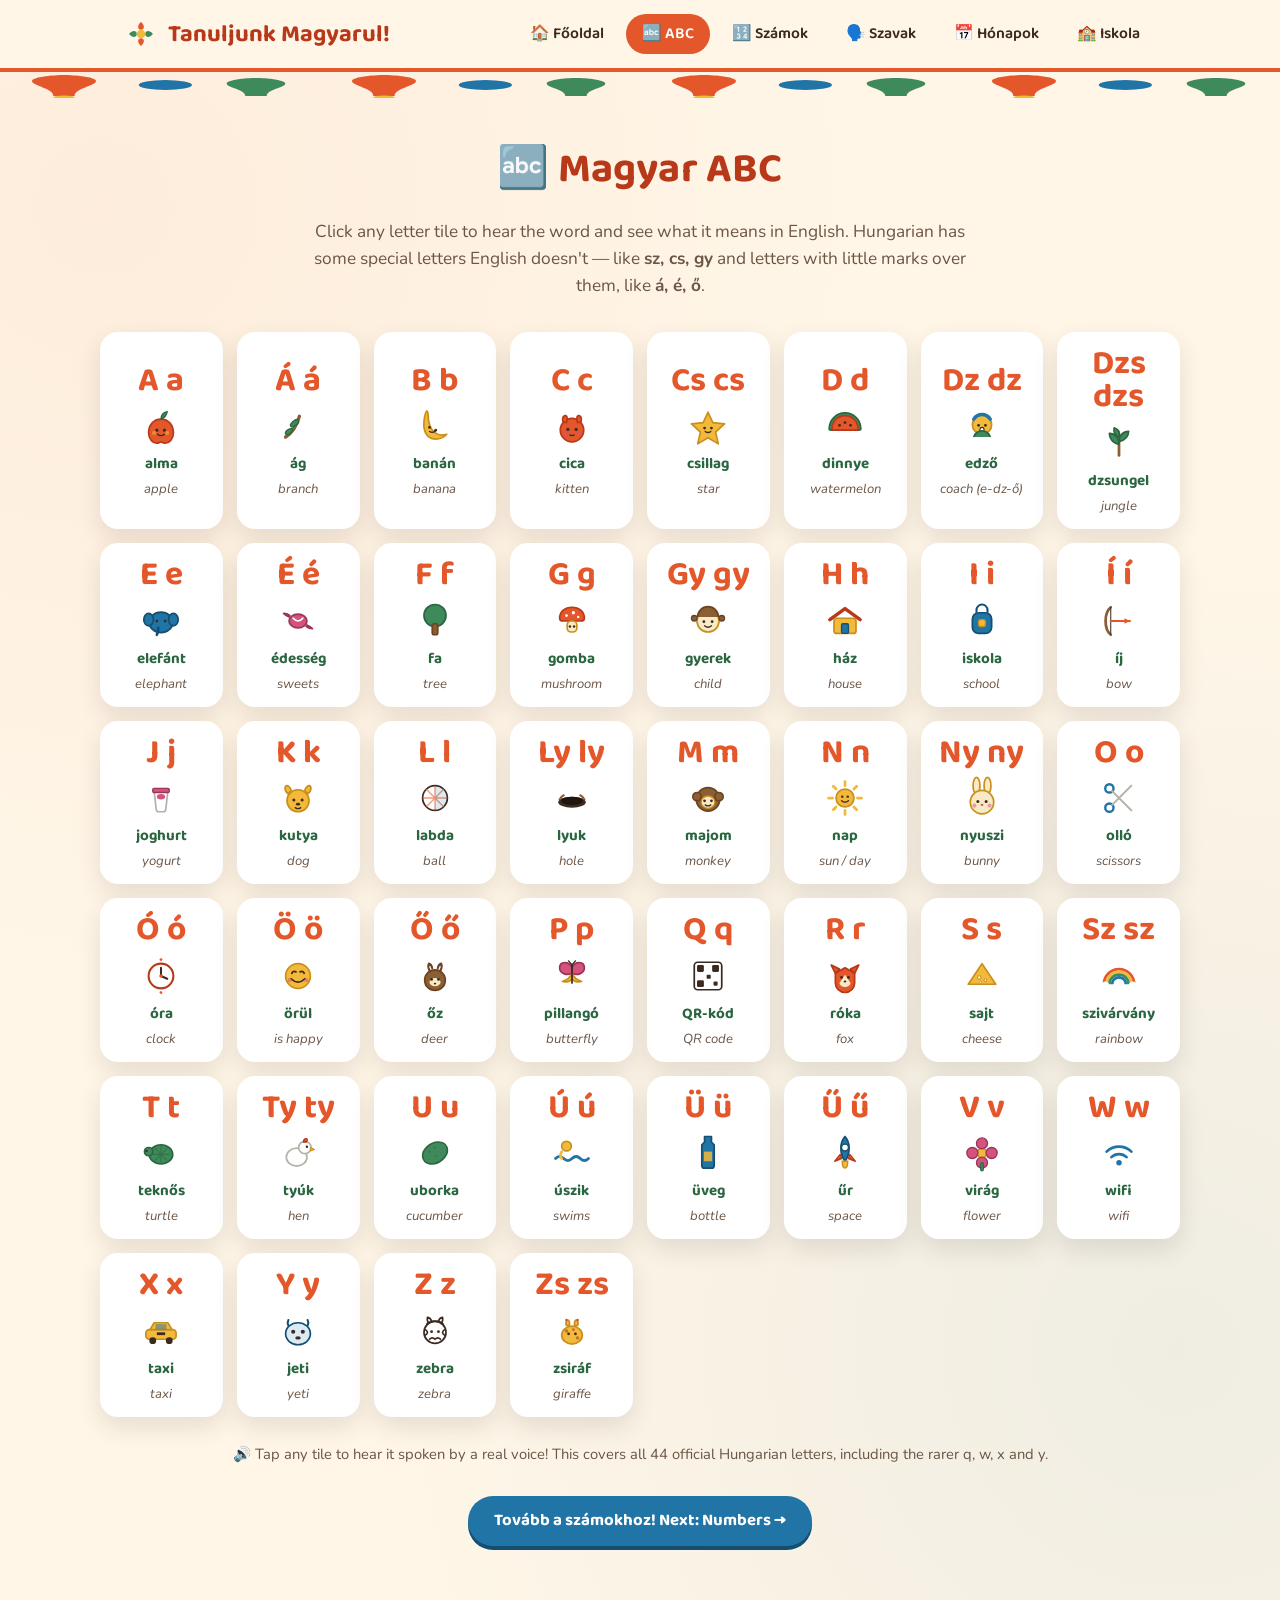
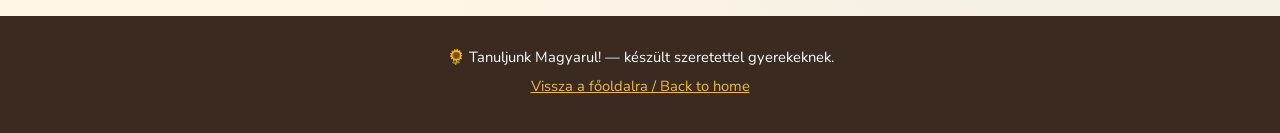
==== commit c25ed45d: "Add files via upload" ====
--- a/abc.html
+++ b/abc.html
@@ -31,6 +31,7 @@
       <a href="numbers.html">🔢 Számok</a>
       <a href="words.html">🗣️ Szavak</a>
       <a href="calendar.html">📅 Hónapok</a>
+      <a href="iskola.html">🏫 Iskola</a>
     </nav>
   </div>
 </header>
--- a/css/style.css
+++ b/css/style.css
@@ -429,6 +429,7 @@
   background: var(--paper);
 }
 .card-front .emoji { font-size: 2.6rem; margin-bottom: 8px; }
+.card-front .emoji svg { width: 46px; height: 46px; display: block; margin: 0 auto; }
 .card-front .eng-word { font-family: var(--font-display); font-weight: 700; color: var(--ink); font-size: 1.05rem; }
 
 .card-back {
@@ -531,6 +532,65 @@
   margin-top: 26px;
 }
 
+/* ---------- Phrase cards (Iskola page: Hasznos mondatok) ---------- */
+.phrase-section { margin-bottom: 36px; }
+.phrase-section h3 {
+  font-size: 1.15rem;
+  color: var(--blue-dark);
+  margin-bottom: 14px;
+  display: flex;
+  align-items: center;
+  gap: 8px;
+}
+.phrase-list { display: flex; flex-direction: column; gap: 10px; }
+.phrase-card {
+  background: var(--paper);
+  border-radius: var(--radius-md);
+  box-shadow: var(--shadow-soft);
+  padding: 14px 18px;
+  display: flex;
+  align-items: center;
+  justify-content: space-between;
+  gap: 16px;
+  flex-wrap: wrap;
+}
+.phrase-card .phrase-text { flex: 1; min-width: 200px; }
+.phrase-card .phrase-hu {
+  font-family: var(--font-display);
+  font-weight: 700;
+  font-size: 1.08rem;
+  color: var(--ink);
+}
+.phrase-card .phrase-en {
+  color: var(--ink-soft);
+  font-style: italic;
+  font-size: 0.9rem;
+  margin-top: 2px;
+}
+
+/* ---------- Info cards (Iskola page: Amit jó előre tudni) ---------- */
+.info-grid {
+  display: grid;
+  grid-template-columns: repeat(auto-fit, minmax(260px, 1fr));
+  gap: 20px;
+}
+.info-card {
+  background: var(--paper);
+  border-radius: var(--radius-lg);
+  padding: 22px 24px;
+  box-shadow: var(--shadow-soft);
+  border-left: 6px solid var(--card-accent, var(--blue));
+}
+.info-card h3 {
+  font-size: 1.1rem;
+  color: var(--ink);
+  margin-bottom: 8px;
+  display: flex;
+  align-items: center;
+  gap: 8px;
+}
+.info-card p { color: var(--ink-soft); font-size: 0.95rem; margin-bottom: 0; }
+.info-card p + p { margin-top: 8px; }
 /* ---------- Reduced motion ---------- */
 @media (prefers-reduced-motion: reduce) {
   * { animation-duration: 0.001ms !important; transition-duration: 0.001ms !important; scroll-behavior: auto !important; }
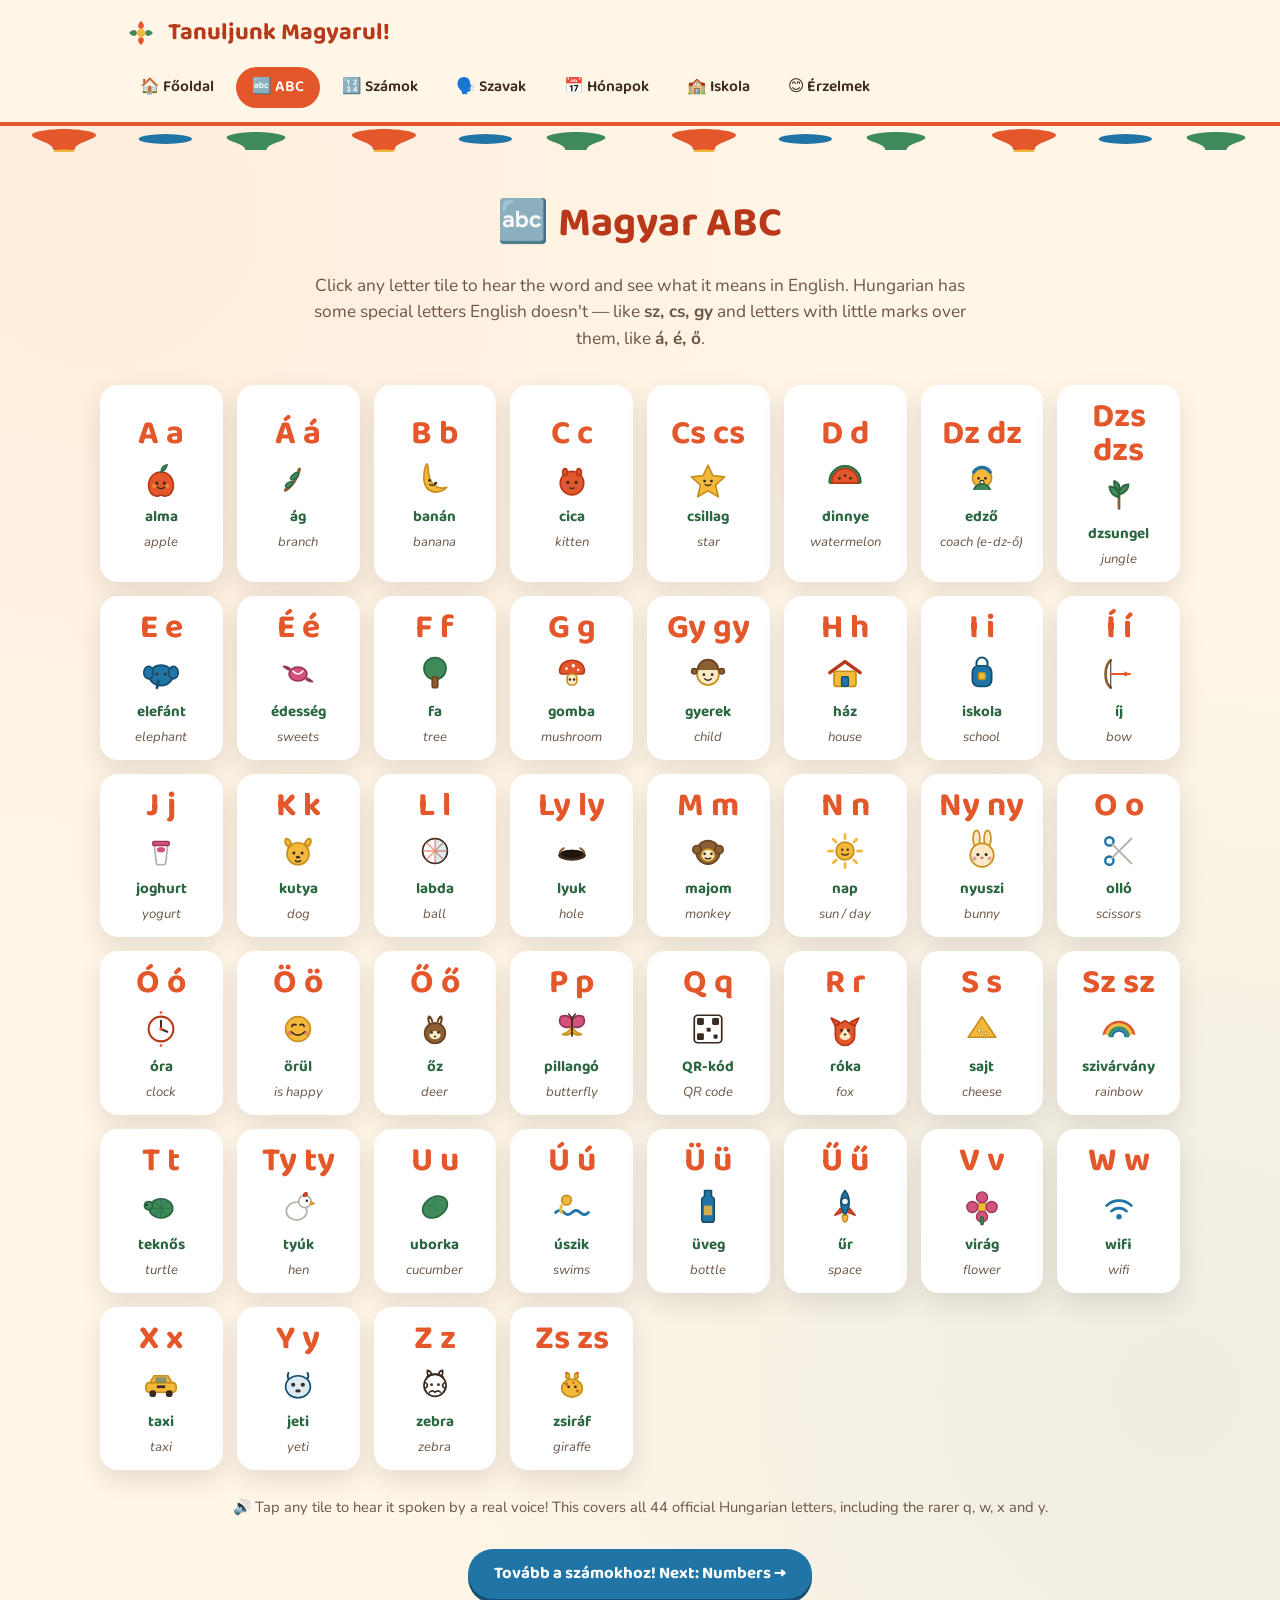
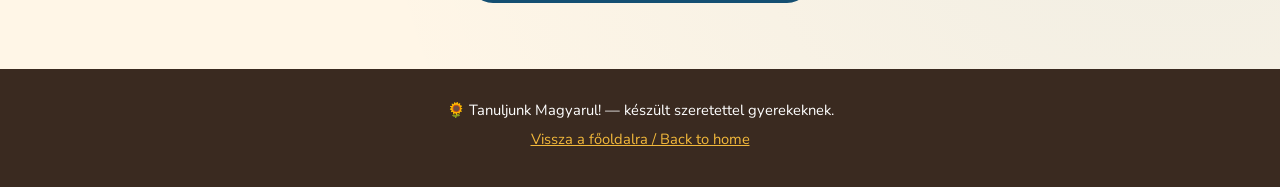
==== commit c355dc3c: "Add files via upload" ====
--- a/abc.html
+++ b/abc.html
@@ -32,6 +32,7 @@
       <a href="words.html">🗣️ Szavak</a>
       <a href="calendar.html">📅 Hónapok</a>
       <a href="iskola.html">🏫 Iskola</a>
+      <a href="erzelmek.html">😊 Érzelmek</a>
     </nav>
   </div>
 </header>
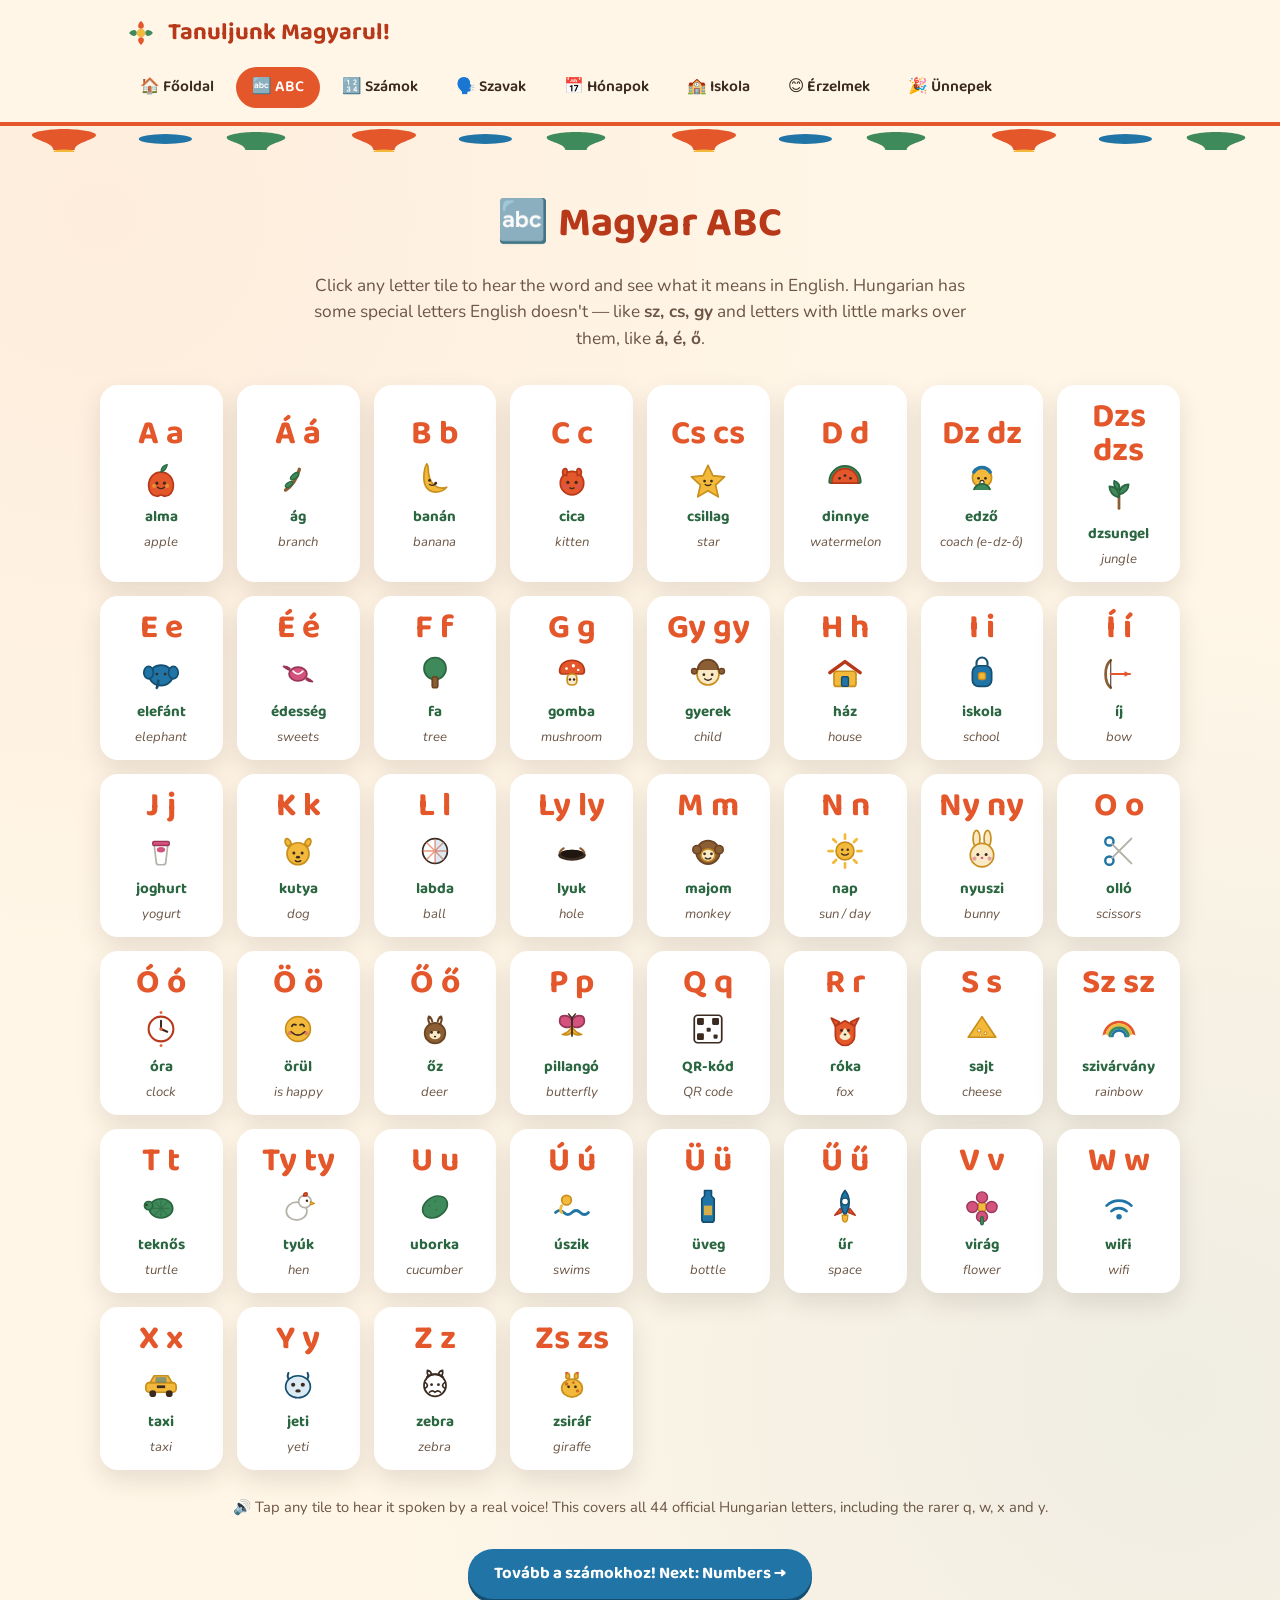
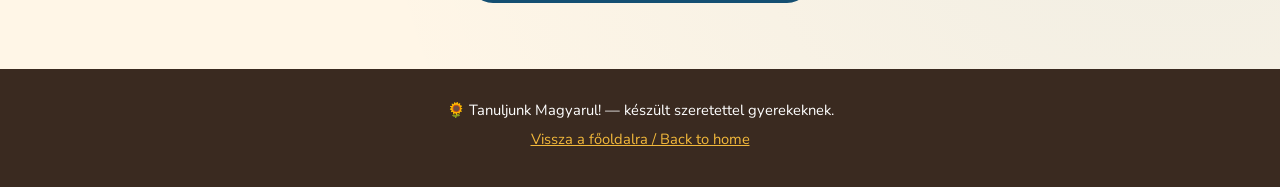
==== commit 5a998ce0: "Add files via upload" ====
--- a/abc.html
+++ b/abc.html
@@ -33,6 +33,7 @@
       <a href="calendar.html">📅 Hónapok</a>
       <a href="iskola.html">🏫 Iskola</a>
       <a href="erzelmek.html">😊 Érzelmek</a>
+      <a href="unnepek.html">🎉 Ünnepek</a>
     </nav>
   </div>
 </header>
--- a/css/style.css
+++ b/css/style.css
@@ -430,6 +430,13 @@
 }
 .card-front .emoji { font-size: 2.6rem; margin-bottom: 8px; }
 .card-front .emoji svg { width: 46px; height: 46px; display: block; margin: 0 auto; }
+
+/* ---------- Larger faces on the Érzelmek page ---------- */
+.emotion-grid { grid-template-columns: repeat(auto-fill, minmax(150px, 1fr)); }
+.emotion-grid .flashcard { height: 210px; }
+.emotion-grid .card-front .emoji svg { width: 108px; height: 108px; margin-bottom: 2px; }
+.emotion-grid .card-front .eng-word { font-size: 1rem; }
+.emotion-grid .card-back .hu-word { font-size: 1.25rem; }
 .card-front .eng-word { font-family: var(--font-display); font-weight: 700; color: var(--ink); font-size: 1.05rem; }
 
 .card-back {
@@ -505,6 +512,45 @@
   margin-top: 10px;
 }
 
+/* ---------- Holiday cards (Ünnepek page) ---------- */
+.holiday-card {
+  background: var(--paper);
+  border-radius: var(--radius-lg);
+  box-shadow: var(--shadow-soft);
+  padding: 20px;
+  margin-bottom: 22px;
+  display: grid;
+  grid-template-columns: minmax(220px, 340px) 1fr;
+  gap: 22px;
+  align-items: center;
+}
+.holiday-card .holiday-illustration { width: 100%; border-radius: var(--radius-md); overflow: hidden; }
+.holiday-card .holiday-illustration svg { width: 100%; height: auto; display: block; }
+.holiday-card .holiday-body h3 {
+  font-size: 1.4rem;
+  margin-bottom: 2px;
+}
+.holiday-card .holiday-date {
+  color: var(--ink-soft);
+  font-weight: 700;
+  font-family: var(--font-display);
+  font-size: 0.92rem;
+  margin-bottom: 10px;
+}
+.holiday-card .holiday-text-hu { font-size: 1.02rem; margin-bottom: 10px; }
+.holiday-card .holiday-text-en { font-style: italic; color: var(--ink-soft); font-size: 0.95rem; margin-bottom: 10px; }
+.holiday-card .school-tip {
+  background: var(--cream-dark);
+  border-radius: var(--radius-sm);
+  padding: 10px 14px;
+  font-size: 0.88rem;
+  color: var(--ink-soft);
+  margin-top: 6px;
+}
+
+@media (max-width: 700px) {
+  .holiday-card { grid-template-columns: 1fr; }
+}
 /* ---------- Footer ---------- */
 .site-footer {
   background: var(--ink);
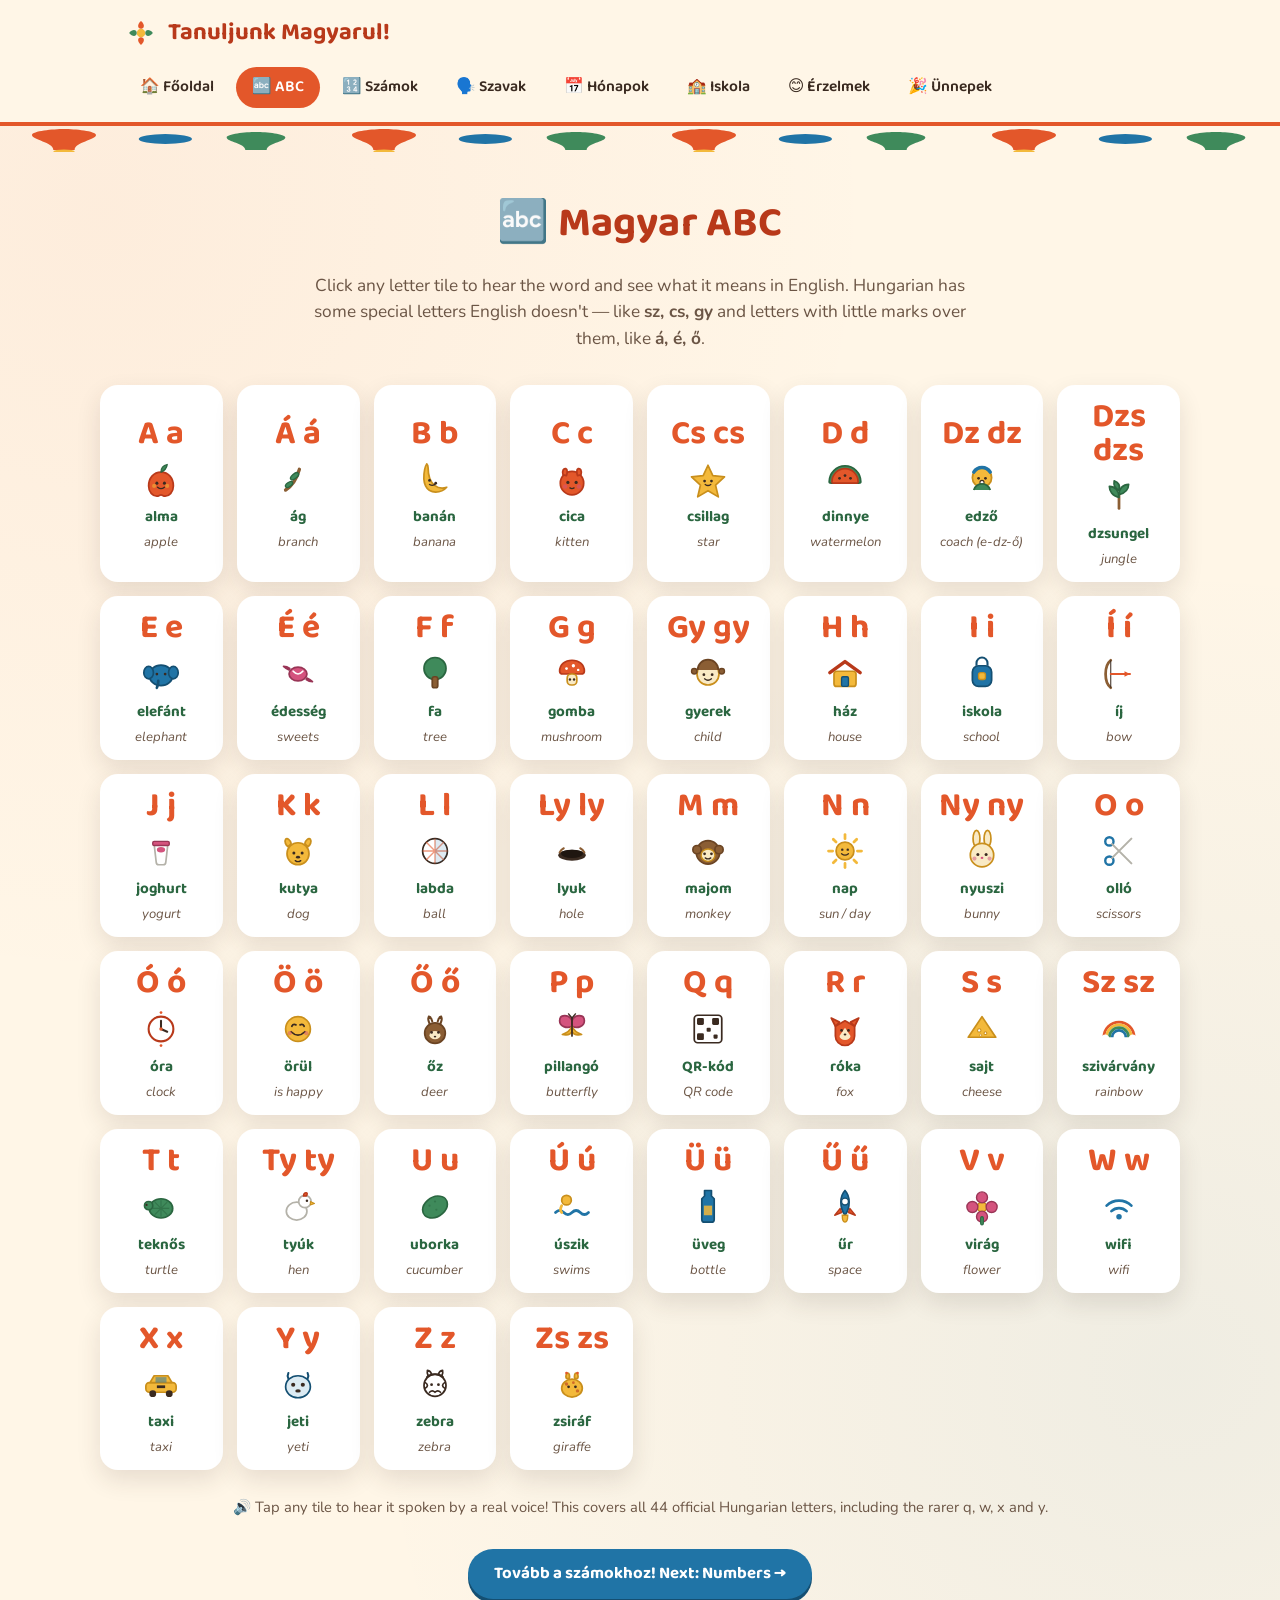
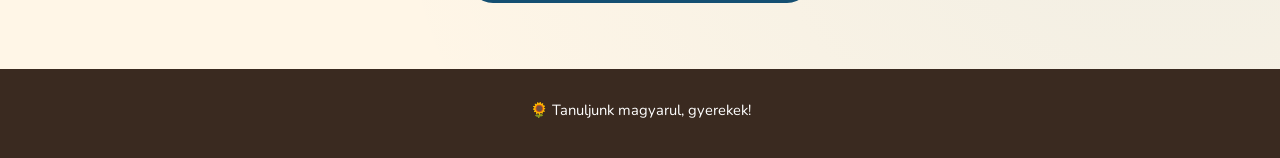
==== commit 138c35a9: "Add files via upload" ====
--- a/abc.html
+++ b/abc.html
@@ -116,8 +116,7 @@
 
 <footer class="site-footer">
   <div class="container">
-    <p>🌻 Tanuljunk Magyarul! — készült szeretettel gyerekeknek.</p>
-    <p><a href="index.html">Vissza a főoldalra / Back to home</a></p>
+    <p>🌻 Tanuljunk magyarul, gyerekek!</p>
   </div>
 </footer>
 
--- a/css/style.css
+++ b/css/style.css
@@ -525,7 +525,8 @@
   align-items: center;
 }
 .holiday-card .holiday-illustration { width: 100%; border-radius: var(--radius-md); overflow: hidden; }
-.holiday-card .holiday-illustration svg { width: 100%; height: auto; display: block; }
+.holiday-card .holiday-illustration svg,
+.holiday-card .holiday-illustration img { width: 100%; height: auto; display: block; object-fit: cover; }
 .holiday-card .holiday-body h3 {
   font-size: 1.4rem;
   margin-bottom: 2px;
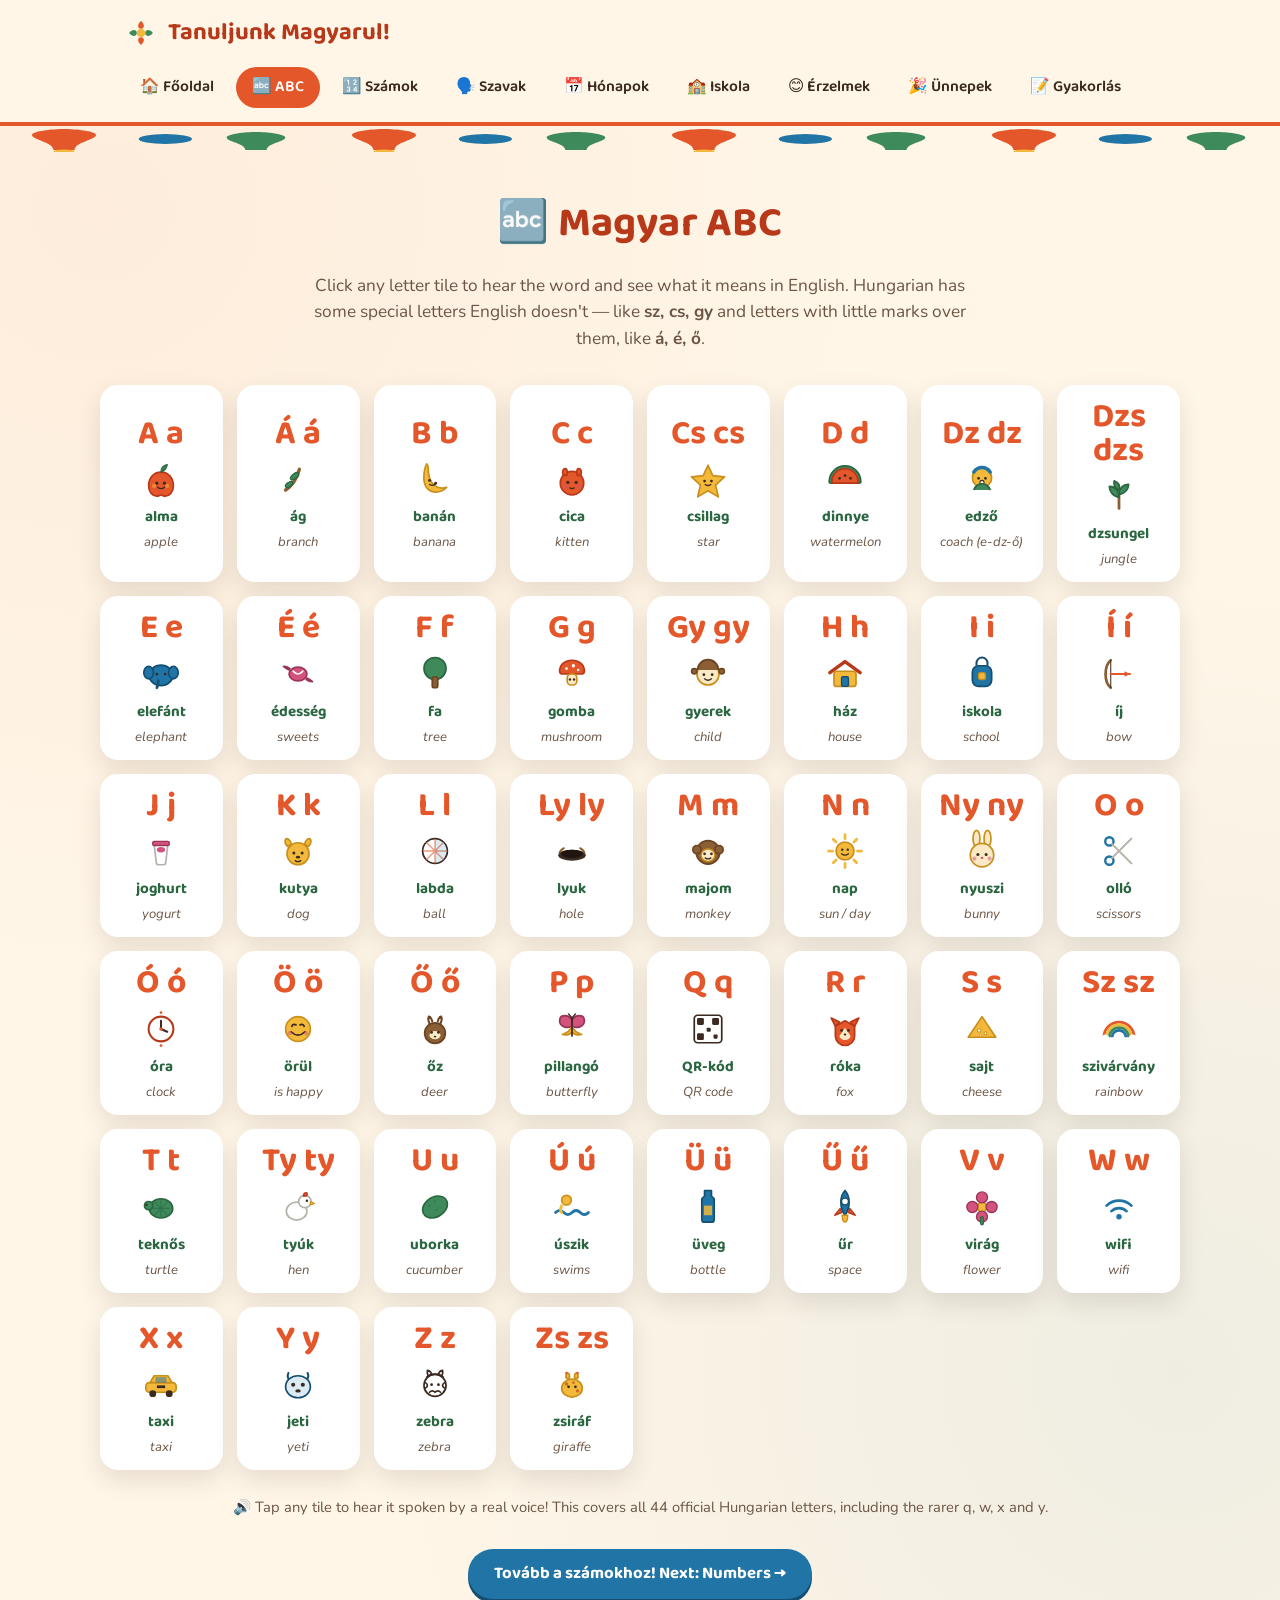
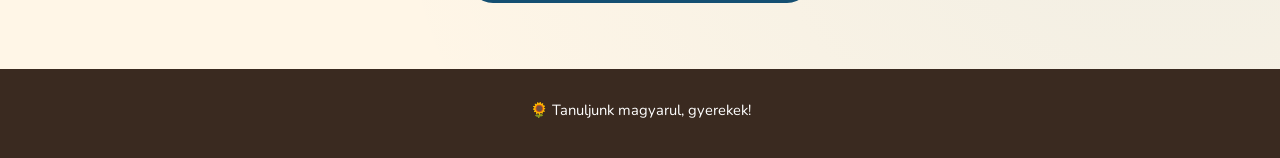
==== commit 408fb4e7: "Add files via upload" ====
--- a/abc.html
+++ b/abc.html
@@ -34,6 +34,7 @@
       <a href="iskola.html">🏫 Iskola</a>
       <a href="erzelmek.html">😊 Érzelmek</a>
       <a href="unnepek.html">🎉 Ünnepek</a>
+      <a href="gyakorlas.html">📝 Gyakorlás</a>
     </nav>
   </div>
 </header>
--- a/css/style.css
+++ b/css/style.css
@@ -638,6 +638,101 @@
 }
 .info-card p { color: var(--ink-soft); font-size: 0.95rem; margin-bottom: 0; }
 .info-card p + p { margin-top: 8px; }
+/* ---------- Olvasás (Reading practice) page ---------- */
+.en-block { display: none; }
+body.show-en .en-block { display: block; }
+
+.translation-toggle-wrap {
+  position: sticky;
+  top: 78px;
+  z-index: 30;
+  display: flex;
+  justify-content: center;
+  margin-bottom: 26px;
+}
+.translation-toggle {
+  display: inline-flex;
+  align-items: center;
+  gap: 10px;
+  background: var(--paper);
+  border: 2px solid var(--blue);
+  border-radius: 999px;
+  padding: 8px 18px;
+  cursor: pointer;
+  box-shadow: var(--shadow-soft);
+  font-family: var(--font-display);
+  font-weight: 700;
+  font-size: 0.92rem;
+  color: var(--blue-dark);
+}
+.translation-toggle input { width: 18px; height: 18px; accent-color: var(--blue); cursor: pointer; }
+
+.difficulty-badge {
+  display: inline-block;
+  font-family: var(--font-display);
+  font-weight: 700;
+  font-size: 0.78rem;
+  padding: 4px 12px;
+  border-radius: 999px;
+  margin-bottom: 10px;
+}
+.difficulty-easy { background: #DFF1E3; color: var(--green-dark); }
+.difficulty-hard { background: #FBE3D8; color: var(--paprika-dark); }
+
+.story-card {
+  background: var(--paper);
+  border-radius: var(--radius-lg);
+  box-shadow: var(--shadow-soft);
+  padding: 26px;
+  margin-bottom: 30px;
+}
+.story-card h2 { font-size: 1.5rem; margin-bottom: 2px; }
+.story-card .story-title-en { font-weight: 400; font-size: 0.95rem; color: var(--ink-soft); margin-bottom: 16px; }
+
+.story-image-placeholder {
+  border: 3px dashed var(--yellow-dark);
+  border-radius: var(--radius-md);
+  background: var(--cream-dark);
+  min-height: 200px;
+  display: flex;
+  flex-direction: column;
+  align-items: center;
+  justify-content: center;
+  text-align: center;
+  color: var(--ink-soft);
+  margin-bottom: 18px;
+  padding: 16px;
+}
+.story-image-placeholder .placeholder-icon { font-size: 2.4rem; margin-bottom: 8px; }
+.story-image-placeholder .placeholder-text { font-size: 0.85rem; }
+.story-image-placeholder code {
+  background: var(--paper);
+  padding: 1px 6px;
+  border-radius: 4px;
+  font-size: 0.82rem;
+}
+
+.story-text-hu { font-size: 1.08rem; line-height: 1.75; margin-bottom: 14px; }
+.story-text-en { font-size: 1rem; line-height: 1.7; color: var(--ink-soft); font-style: italic; border-left: 3px solid var(--blue); padding-left: 14px; margin-bottom: 14px; }
+
+.story-questions {
+  background: var(--cream-dark);
+  border-radius: var(--radius-md);
+  padding: 16px 20px;
+  margin-top: 18px;
+}
+.story-questions h4 { font-size: 1rem; margin-bottom: 10px; color: var(--blue-dark); }
+.story-questions ol { margin: 0; padding-left: 22px; }
+.story-questions li { margin-bottom: 8px; }
+.story-questions .q-en { color: var(--ink-soft); font-style: italic; font-size: 0.92rem; }
+
+/* ---------- Feladatok (Grammar exercises) page ---------- */
+.exercise-intro {
+  max-width: 640px;
+  margin: 0 auto 20px;
+  text-align: center;
+  color: var(--ink-soft);
+}
 /* ---------- Reduced motion ---------- */
 @media (prefers-reduced-motion: reduce) {
   * { animation-duration: 0.001ms !important; transition-duration: 0.001ms !important; scroll-behavior: auto !important; }
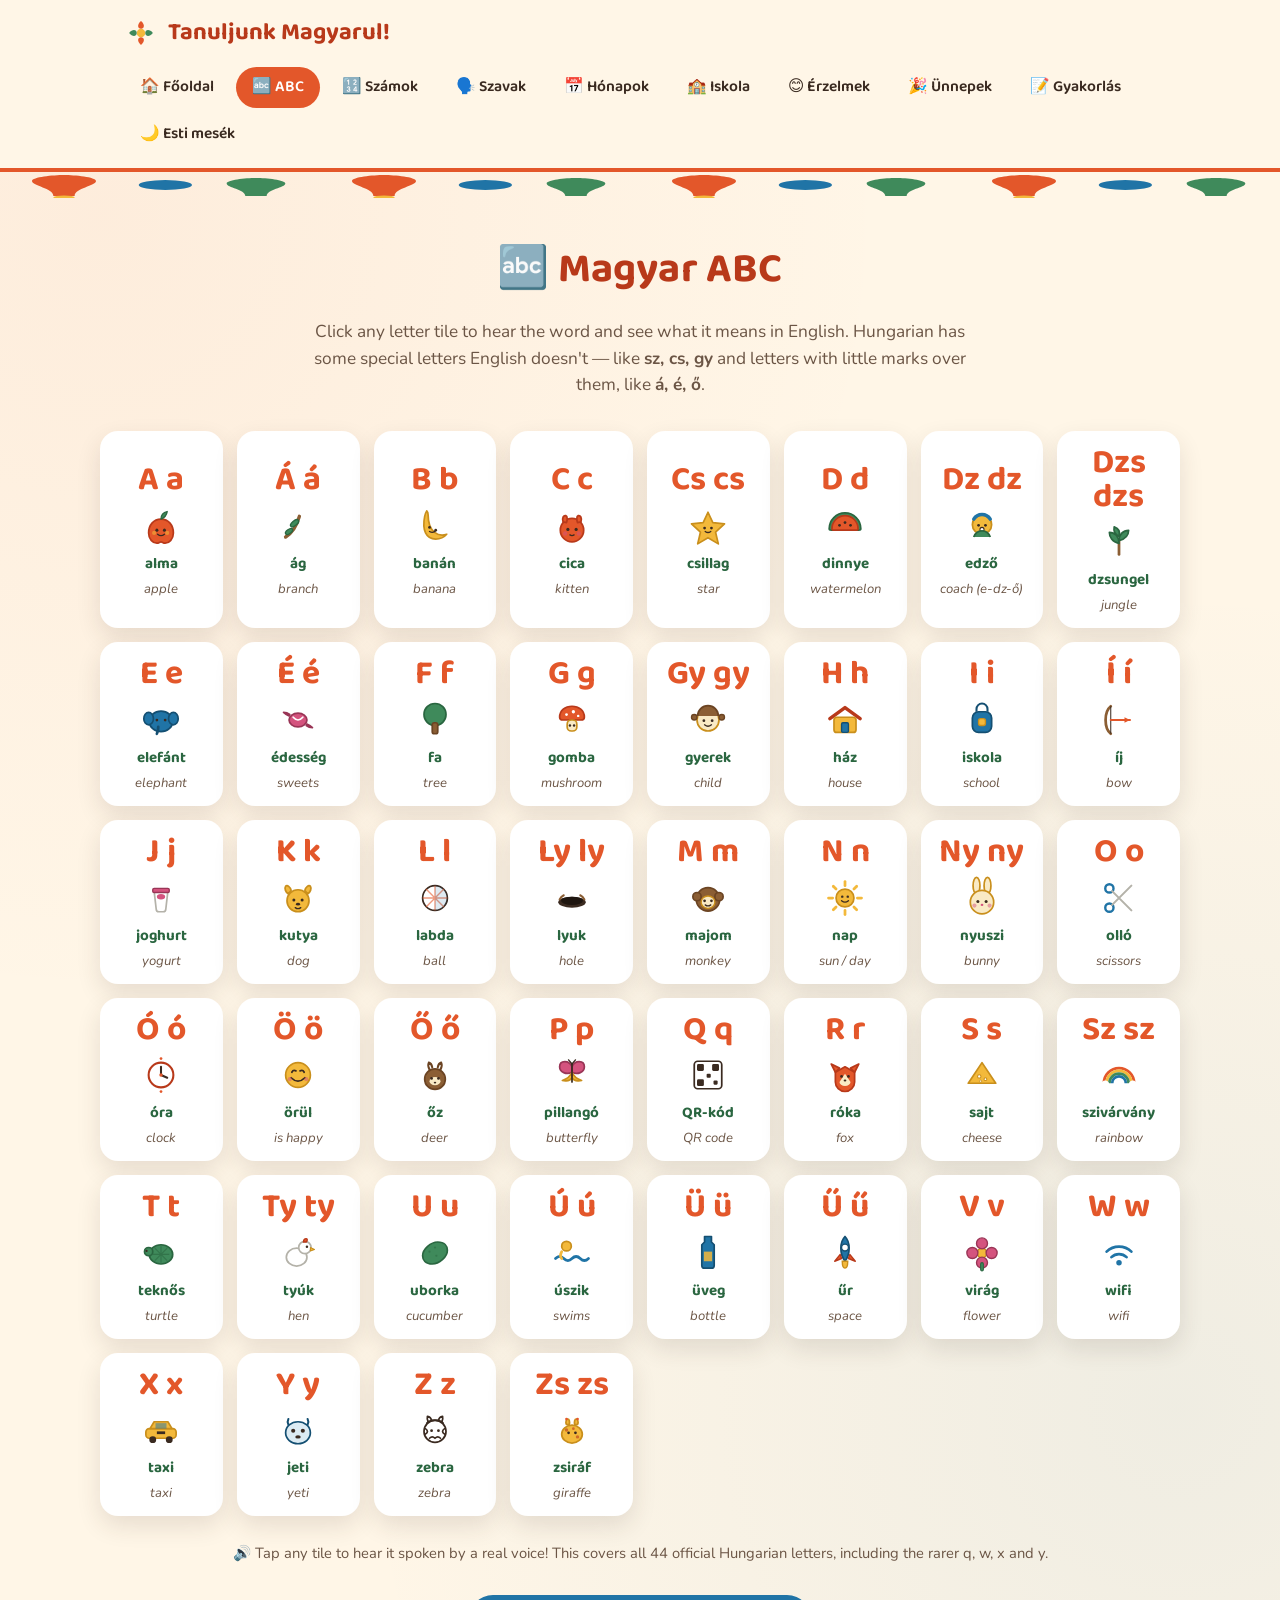
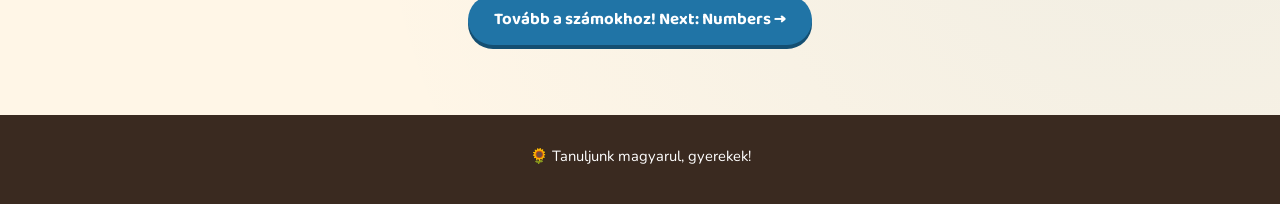
==== commit 386ae0b1: "Add files via upload" ====
--- a/abc.html
+++ b/abc.html
@@ -35,6 +35,7 @@
       <a href="erzelmek.html">😊 Érzelmek</a>
       <a href="unnepek.html">🎉 Ünnepek</a>
       <a href="gyakorlas.html">📝 Gyakorlás</a>
+      <a href="estimesek.html">🌙 Esti mesék</a>
     </nav>
   </div>
 </header>
--- a/css/style.css
+++ b/css/style.css
@@ -432,11 +432,16 @@
 .card-front .emoji svg { width: 46px; height: 46px; display: block; margin: 0 auto; }
 
 /* ---------- Larger faces on the Érzelmek page ---------- */
-.emotion-grid { grid-template-columns: repeat(auto-fill, minmax(150px, 1fr)); }
-.emotion-grid .flashcard { height: 210px; }
-.emotion-grid .card-front .emoji svg { width: 108px; height: 108px; margin-bottom: 2px; }
-.emotion-grid .card-front .eng-word { font-size: 1rem; }
-.emotion-grid .card-back .hu-word { font-size: 1.25rem; }
+.emotion-grid { grid-template-columns: repeat(auto-fill, minmax(160px, 1fr)); }
+.emotion-grid .flashcard { height: auto; aspect-ratio: 3 / 4; }
+.emotion-grid .card-front-photo { padding: 0; overflow: hidden; }
+.emotion-grid .card-front-photo img {
+  width: 100%;
+  height: 100%;
+  object-fit: cover;
+  display: block;
+}
+.emotion-grid .card-back .hu-word { font-size: 1.3rem; }
 .card-front .eng-word { font-family: var(--font-display); font-weight: 700; color: var(--ink); font-size: 1.05rem; }
 
 .card-back {
@@ -702,6 +707,13 @@
   color: var(--ink-soft);
   margin-bottom: 18px;
   padding: 16px;
+  overflow: hidden;
+}
+.story-image-placeholder img {
+  width: 100%;
+  max-height: 320px;
+  object-fit: cover;
+  border-radius: calc(var(--radius-md) - 4px);
 }
 .story-image-placeholder .placeholder-icon { font-size: 2.4rem; margin-bottom: 8px; }
 .story-image-placeholder .placeholder-text { font-size: 0.85rem; }
@@ -726,6 +738,67 @@
 .story-questions li { margin-bottom: 8px; }
 .story-questions .q-en { color: var(--ink-soft); font-style: italic; font-size: 0.92rem; }
 
+/* ---------- Esti mesék (Bedtime stories) night theme ---------- */
+.night-wrap {
+  position: relative;
+  background: linear-gradient(180deg, #0d2f47 0%, #144F72 55%, #1a5c8a 100%);
+  border-radius: var(--radius-lg);
+  padding: 40px 24px;
+  color: #FFF6E7;
+  overflow: hidden;
+  margin-bottom: 30px;
+}
+.night-wrap::before {
+  content: "";
+  position: absolute; inset: 0;
+  background-image:
+    radial-gradient(1.5px 1.5px at 10% 20%, #fff 100%, transparent),
+    radial-gradient(1.5px 1.5px at 80% 15%, #fff 100%, transparent),
+    radial-gradient(1px 1px at 30% 60%, #fff 100%, transparent),
+    radial-gradient(1.5px 1.5px at 65% 45%, #fff 100%, transparent),
+    radial-gradient(1px 1px at 90% 70%, #fff 100%, transparent),
+    radial-gradient(1.5px 1.5px at 15% 85%, #fff 100%, transparent),
+    radial-gradient(1px 1px at 50% 10%, #fff 100%, transparent),
+    radial-gradient(1.5px 1.5px at 45% 90%, #fff 100%, transparent),
+    radial-gradient(1px 1px at 5% 50%, #fff 100%, transparent),
+    radial-gradient(1.5px 1.5px at 95% 35%, #fff 100%, transparent);
+  opacity: 0.8;
+  pointer-events: none;
+}
+.night-wrap > * { position: relative; z-index: 1; }
+.night-wrap h1, .night-wrap h2, .night-wrap h3, .night-wrap h4 { color: #FFF6E7; }
+.night-wrap .section-intro p { color: #DCEBF3; }
+.night-wrap .story-card {
+  background: rgba(255,255,255,0.08);
+  box-shadow: none;
+  border: 1px solid rgba(255,255,255,0.15);
+}
+.night-wrap .story-title-en { color: #B8D4E8 !important; }
+.night-wrap .story-text-hu { color: #FFF6E7; }
+.night-wrap .story-text-en { color: #DCEBF3; border-left-color: var(--yellow); }
+.night-wrap .translation-toggle {
+  background: rgba(255,255,255,0.1);
+  border-color: var(--yellow);
+  color: #FFF6E7;
+}
+.night-wrap .translation-toggle-wrap { position: static; }
+
+.youtube-link {
+  display: inline-flex;
+  align-items: center;
+  gap: 8px;
+  background: var(--paprika);
+  color: #fff;
+  padding: 9px 18px;
+  border-radius: 999px;
+  text-decoration: none;
+  font-family: var(--font-display);
+  font-weight: 700;
+  font-size: 0.9rem;
+  box-shadow: 0 3px 0 var(--paprika-dark);
+  margin-bottom: 16px;
+}
+.youtube-link:hover { transform: translateY(-1px); }
 /* ---------- Feladatok (Grammar exercises) page ---------- */
 .exercise-intro {
   max-width: 640px;
